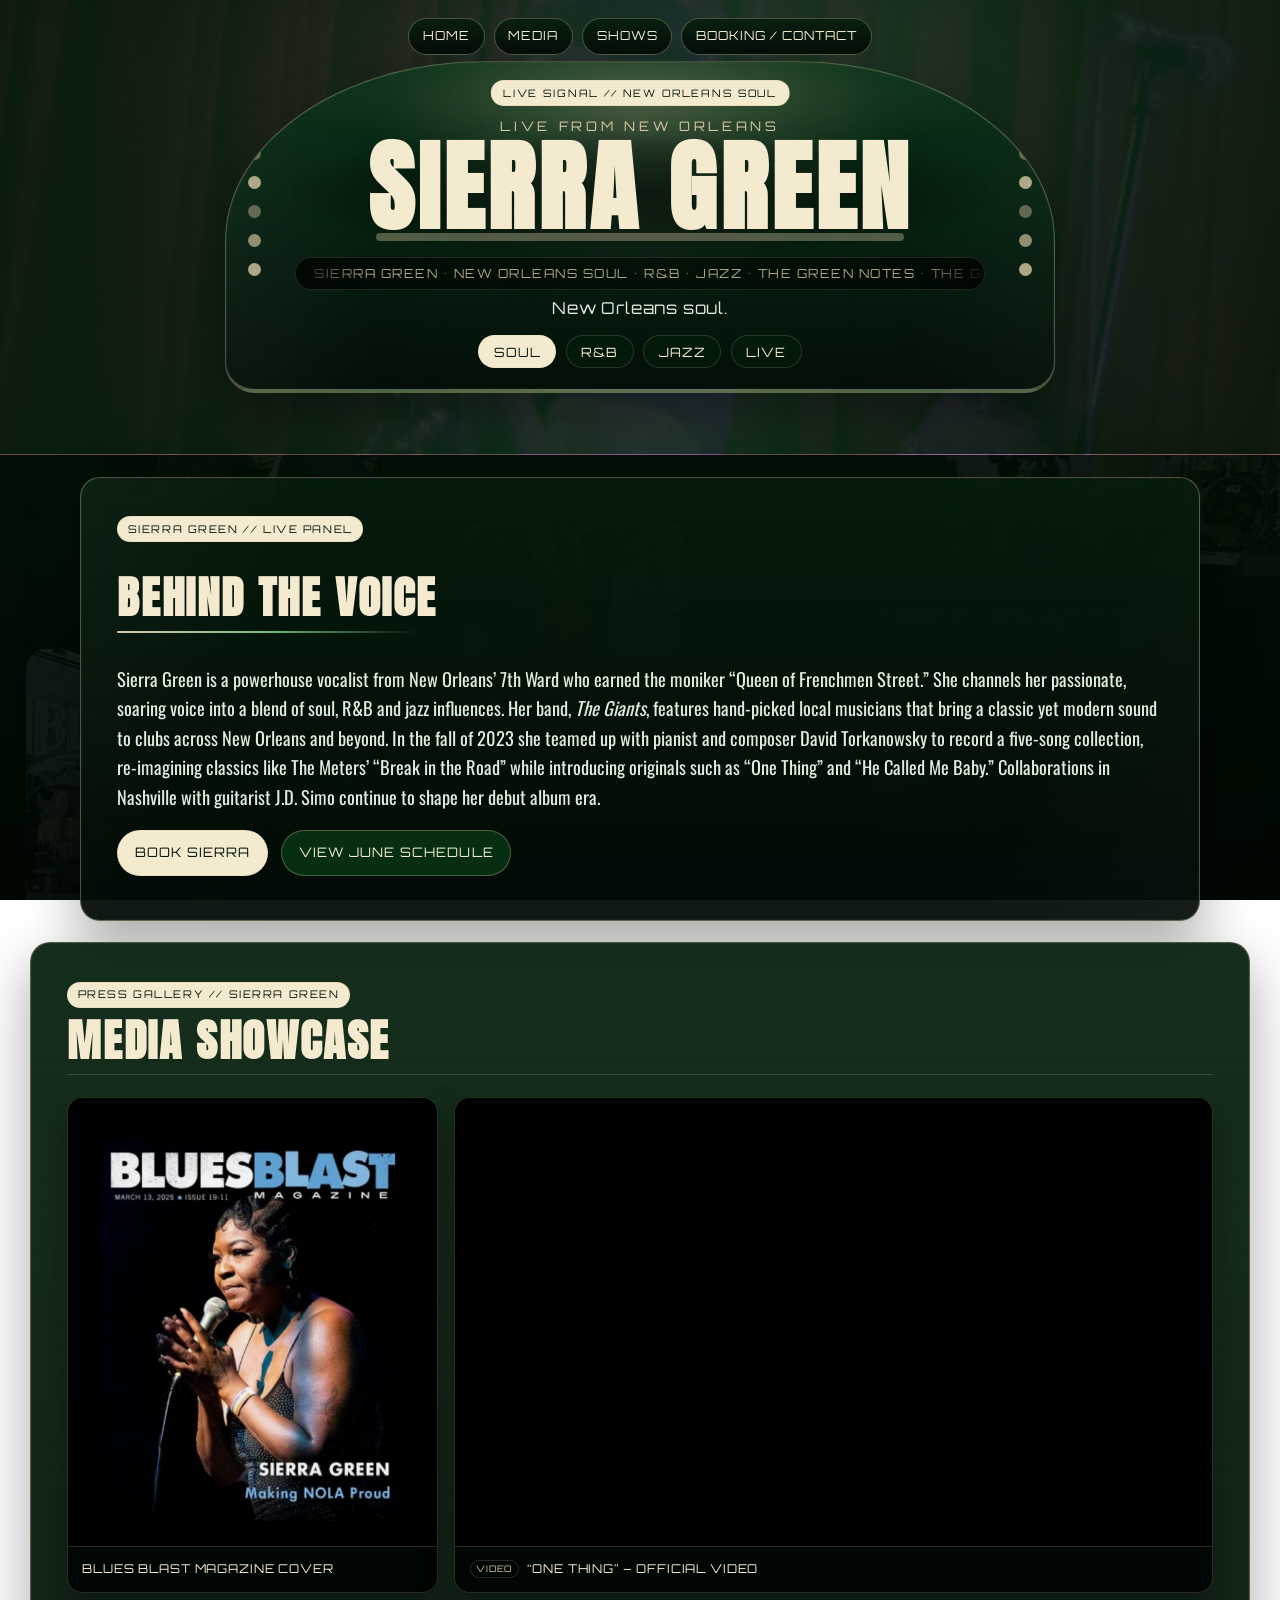
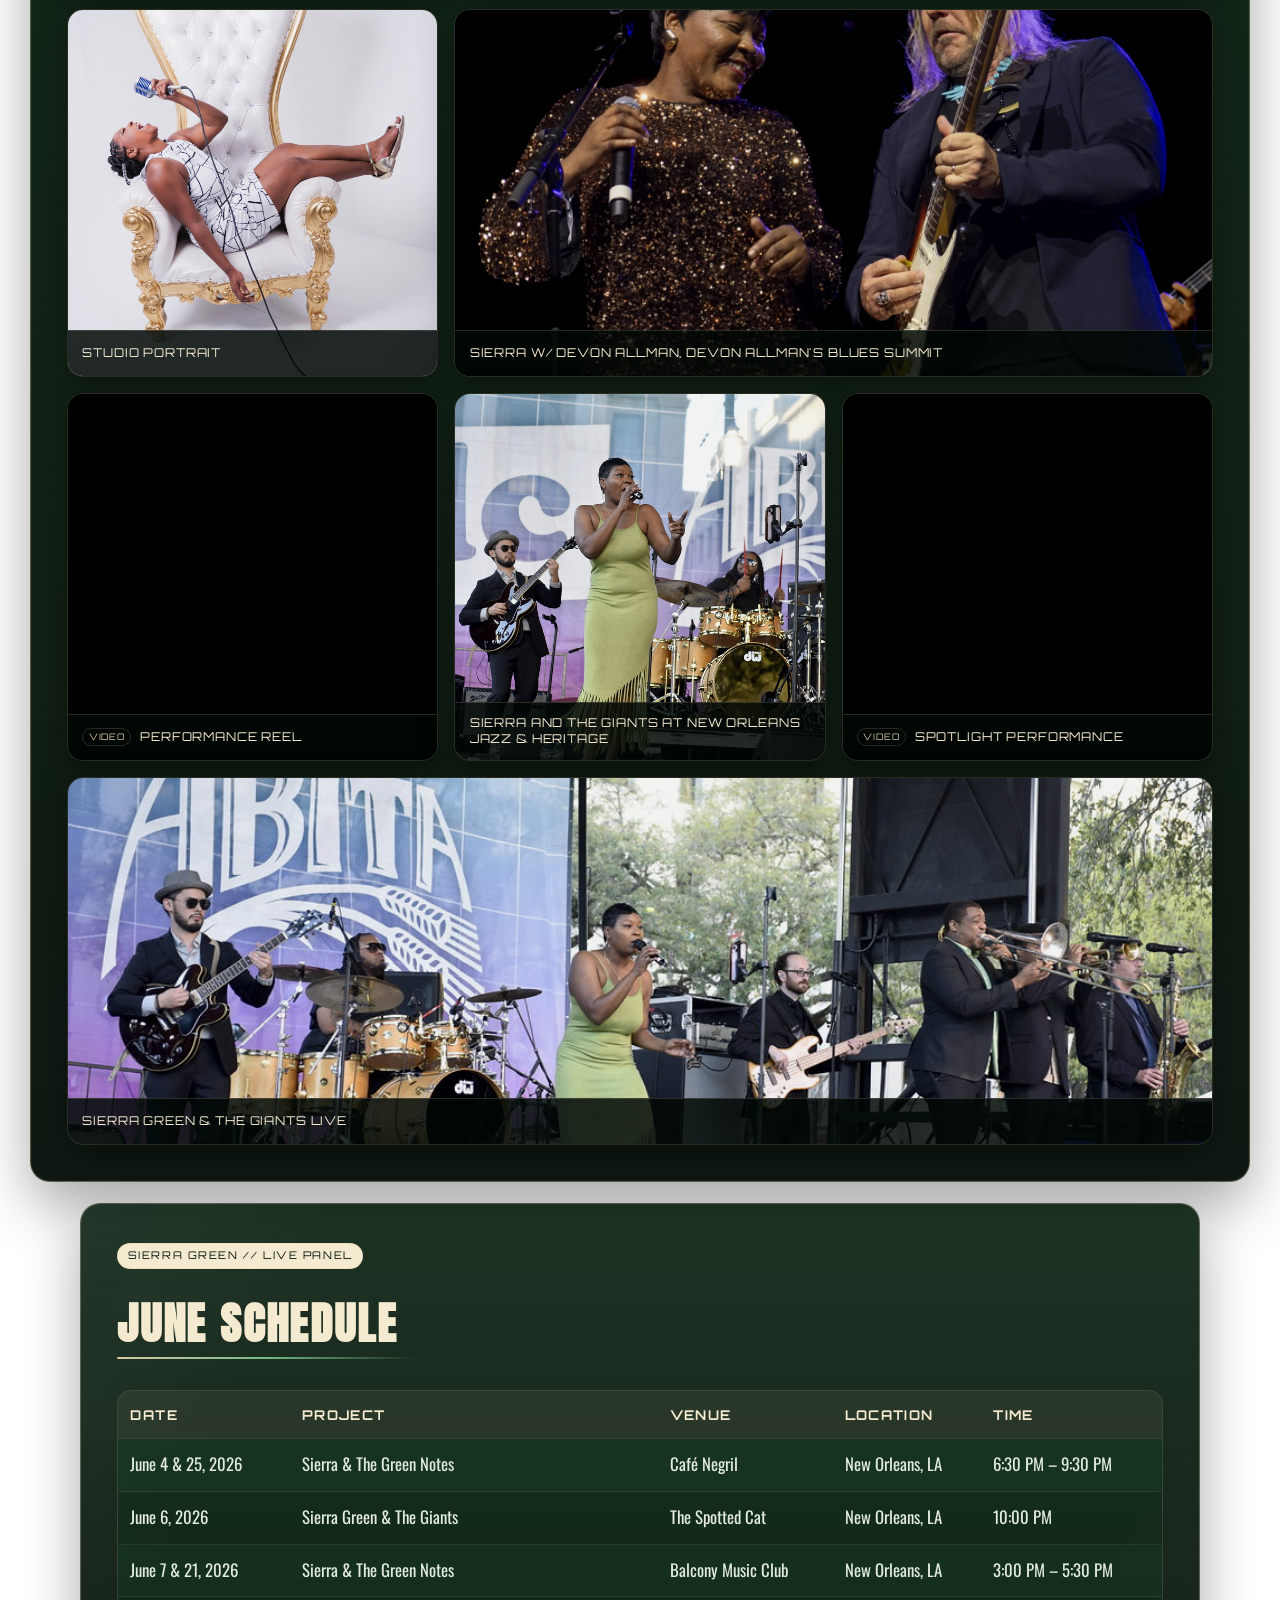
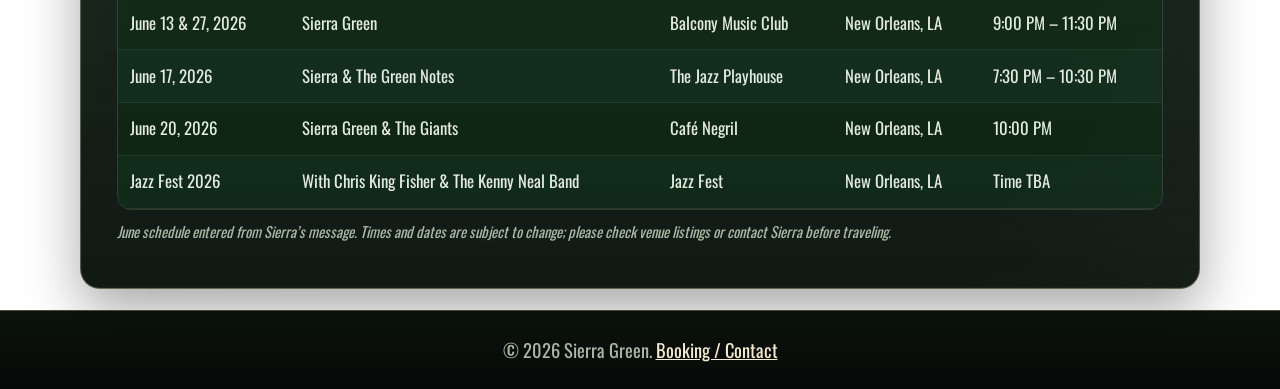
==== index.html @ 3f6741b1 "Bust stylesheet cache on homepage" ====
<!DOCTYPE html>
<html lang="en">
<head>
  <meta charset="UTF-8">
  <meta name="viewport" content="width=device-width, initial-scale=1.0">
  <title>Sierra Green – New Orleans Soul</title>
  <link rel="preconnect" href="https://fonts.googleapis.com">
  <link rel="preconnect" href="https://fonts.gstatic.com" crossorigin>
  <link href="https://fonts.googleapis.com/css2?family=Anton&family=Orbitron:wght@500;700;900&family=Oswald:wght@300;400;500;600;700&display=swap" rel="stylesheet">
  <link rel="stylesheet" href="styles.css?v=matte-press-20260709">
</head>
<body>
  <div class="site-background-collage" aria-hidden="true">
    <span class="collage-tile tile-1"></span>
    <span class="collage-tile tile-2"></span>
    <span class="collage-tile tile-3"></span>
    <span class="collage-tile tile-4"></span>
    <span class="collage-tile tile-5"></span>
    <span class="collage-tile tile-6"></span>
    <span class="collage-tile tile-7"></span>
    <span class="collage-tile tile-8"></span>
    <span class="collage-wash"></span>
  </div>

  <header class="hero">
    <div class="curtain left"></div>
    <div class="curtain right"></div>

    <nav class="site-nav" aria-label="Main navigation">
      <a href="index.html">Home</a>
      <a href="#media">Media</a>
      <a href="#shows">Shows</a>
      <a href="booking.html">Booking / Contact</a>
    </nav>

    <div class="hero-content arch-title" aria-label="Sierra Green title banner">
      <div class="arch-glow" aria-hidden="true"></div>
      <div class="arch-bulbs arch-bulbs-left" aria-hidden="true">
        <span></span><span></span><span></span><span></span><span></span><span></span>
      </div>
      <div class="arch-bulbs arch-bulbs-right" aria-hidden="true">
        <span></span><span></span><span></span><span></span><span></span><span></span>
      </div>
      <p class="park-kicker">Live from New Orleans</p>
      <h1>Sierra Green</h1>
      <div class="digital-scroll" aria-hidden="true">
        <span>SIERRA GREEN • NEW ORLEANS SOUL • R&amp;B • JAZZ • THE GREEN NOTES • THE GIANTS • BOOKING NOW • </span>
        <span>SIERRA GREEN • NEW ORLEANS SOUL • R&amp;B • JAZZ • THE GREEN NOTES • THE GIANTS • BOOKING NOW • </span>
      </div>
      <p class="tagline">New Orleans soul.</p>
      <!-- Mood selector buttons -->
      <div class="mood-selector">
        <button class="mood-button active" data-mood="soul">Soul</button>
        <button class="mood-button" data-mood="rnb">R&amp;B</button>
        <button class="mood-button" data-mood="jazz">Jazz</button>
        <button class="mood-button" data-mood="live">Live</button>
      </div>
    </div>
  </header>

  <section id="about" class="content-section">
    <h2>Behind The Voice</h2>
    <p>
      Sierra Green is a powerhouse vocalist from New Orleans’ 7th Ward who earned the moniker
      “Queen of Frenchmen Street.” She channels her passionate, soaring voice into a blend of
      soul, R&amp;B and jazz influences. Her band, <em>The Giants</em>, features hand-picked local
      musicians that bring a classic yet modern sound to clubs across New Orleans and beyond.
      In the fall of 2023 she teamed up with pianist and composer David Torkanowsky to record a
      five-song collection, re-imagining classics like The Meters’ “Break in the Road” while
      introducing originals such as “One Thing” and “He Called Me Baby.” Collaborations in
      Nashville with guitarist J.D. Simo continue to shape her debut album era.
    </p>
    <p class="button-row">
      <a class="button-link" href="booking.html">Book Sierra</a>
      <a class="button-link secondary" href="#shows">View June Schedule</a>
    </p>
  </section>

  <section id="media" class="content-section media-section">
    <h2>Media Showcase</h2>
    <div class="media-mosaic">
      <figure class="media-card photo tall">
        <img src="images/sierra_bluesblast_cover.jpg" alt="Sierra Green on the cover of Blues Blast Magazine">
        <figcaption>Blues Blast Magazine cover</figcaption>
      </figure>

      <div class="media-card video wide">
        <iframe
          src="https://www.youtube-nocookie.com/embed/JBULCoq0fKg"
          title="One Thing – Sierra Green and the Giants"
          frameborder="0"
          allow="accelerometer; autoplay; clipboard-write; encrypted-media; gyroscope; picture-in-picture; web-share"
          referrerpolicy="strict-origin-when-cross-origin"
          allowfullscreen></iframe>
        <div class="media-caption">“One Thing” – Official Video</div>
      </div>

      <figure class="media-card photo square offset-down">
        <img src="images/sierra_throne.jpg" alt="Sierra Green singing from an ornate white and gold throne chair">
        <figcaption>Studio portrait</figcaption>
      </figure>

      <figure class="media-card photo wide">
        <img src="images/sierra_devon_allman.png" alt="Sierra Green performing onstage with a guitarist">
        <figcaption>Sierra w/ Devon Allman, Devon Allman's Blues Summit</figcaption>
      </figure>

      <div class="media-card video square">
        <iframe
          src="https://www.youtube-nocookie.com/embed/G9iDZUpH-h8"
          title="Sierra Green and The Giants Reel"
          frameborder="0"
          allow="accelerometer; autoplay; clipboard-write; encrypted-media; gyroscope; picture-in-picture; web-share"
          referrerpolicy="strict-origin-when-cross-origin"
          allowfullscreen></iframe>
        <div class="media-caption">Performance reel</div>
      </div>

      <figure class="media-card photo square offset-up">
        <img src="images/sierra_green_performance.jpg" alt="Sierra Green singing live on stage">
        <figcaption>Sierra and the Giants at New Orleans Jazz &amp; Heritage</figcaption>
      </figure>

      <div class="media-card video tall">
        <iframe
          src="https://www.youtube-nocookie.com/embed/ynWOOcs7C4M"
          title="Sierra Green Spotlight"
          frameborder="0"
          allow="accelerometer; autoplay; clipboard-write; encrypted-media; gyroscope; picture-in-picture; web-share"
          referrerpolicy="strict-origin-when-cross-origin"
          allowfullscreen></iframe>
        <div class="media-caption">Spotlight performance</div>
      </div>

      <figure class="media-card photo wide">
        <img src="images/sierra_green_band.jpg" alt="Sierra Green performing with her band the Giants">
        <figcaption>Sierra Green &amp; the Giants Live</figcaption>
      </figure>
    </div>
  </section>

  <section id="shows" class="content-section">
    <h2>June Schedule</h2>
    <table class="shows-table">
      <thead>
        <tr>
          <th>Date</th>
          <th>Project</th>
          <th>Venue</th>
          <th>Location</th>
          <th>Time</th>
        </tr>
      </thead>
      <tbody>
        <tr>
          <td>June&nbsp;4&nbsp;&amp;&nbsp;25,&nbsp;2026</td>
          <td>Sierra &amp; The Green Notes</td>
          <td>Caf&eacute;&nbsp;Negril</td>
          <td>New&nbsp;Orleans, LA</td>
          <td>6:30&nbsp;PM&nbsp;&ndash;&nbsp;9:30&nbsp;PM</td>
        </tr>
        <tr>
          <td>June&nbsp;6,&nbsp;2026</td>
          <td>Sierra Green &amp; The Giants</td>
          <td>The Spotted Cat</td>
          <td>New&nbsp;Orleans, LA</td>
          <td>10:00&nbsp;PM</td>
        </tr>
        <tr>
          <td>June&nbsp;7&nbsp;&amp;&nbsp;21,&nbsp;2026</td>
          <td>Sierra &amp; The Green Notes</td>
          <td>Balcony Music Club</td>
          <td>New&nbsp;Orleans, LA</td>
          <td>3:00&nbsp;PM&nbsp;&ndash;&nbsp;5:30&nbsp;PM</td>
        </tr>
        <tr>
          <td>June&nbsp;13&nbsp;&amp;&nbsp;27,&nbsp;2026</td>
          <td>Sierra Green</td>
          <td>Balcony Music Club</td>
          <td>New&nbsp;Orleans, LA</td>
          <td>9:00&nbsp;PM&nbsp;&ndash;&nbsp;11:30&nbsp;PM</td>
        </tr>
        <tr>
          <td>June&nbsp;17,&nbsp;2026</td>
          <td>Sierra &amp; The Green Notes</td>
          <td>The Jazz Playhouse</td>
          <td>New&nbsp;Orleans, LA</td>
          <td>7:30&nbsp;PM&nbsp;&ndash;&nbsp;10:30&nbsp;PM</td>
        </tr>
        <tr>
          <td>June&nbsp;20,&nbsp;2026</td>
          <td>Sierra Green &amp; The Giants</td>
          <td>Caf&eacute;&nbsp;Negril</td>
          <td>New&nbsp;Orleans, LA</td>
          <td>10:00&nbsp;PM</td>
        </tr>
        <tr>
          <td>Jazz Fest&nbsp;2026</td>
          <td>With Chris King Fisher &amp; The Kenny Neal Band</td>
          <td>Jazz Fest</td>
          <td>New&nbsp;Orleans, LA</td>
          <td>Time TBA</td>
        </tr>
      </tbody>
    </table>
    <!-- Mobile-friendly gig cards -->
    <div class="shows-cards">
      <div class="show-card">
        <h3>June 4 &amp; 25, 2026</h3>
        <p class="project">Sierra &amp; The Green Notes</p>
        <p class="venue">Caf&eacute; Negril — New Orleans, LA</p>
        <p class="time">6:30 PM – 9:30 PM</p>
      </div>
      <div class="show-card">
        <h3>June 6, 2026</h3>
        <p class="project">Sierra Green &amp; The Giants</p>
        <p class="venue">The Spotted Cat — New Orleans, LA</p>
        <p class="time">10:00 PM</p>
      </div>
      <div class="show-card">
        <h3>June 7 &amp; 21, 2026</h3>
        <p class="project">Sierra &amp; The Green Notes</p>
        <p class="venue">Balcony Music Club — New Orleans, LA</p>
        <p class="time">3:00 PM – 5:30 PM</p>
      </div>
      <div class="show-card">
        <h3>June 13 &amp; 27, 2026</h3>
        <p class="project">Sierra Green</p>
        <p class="venue">Balcony Music Club — New Orleans, LA</p>
        <p class="time">9:00 PM – 11:30 PM</p>
      </div>
      <div class="show-card">
        <h3>June 17, 2026</h3>
        <p class="project">Sierra &amp; The Green Notes</p>
        <p class="venue">The Jazz Playhouse — New Orleans, LA</p>
        <p class="time">7:30 PM – 10:30 PM</p>
      </div>
      <div class="show-card">
        <h3>June 20, 2026</h3>
        <p class="project">Sierra Green &amp; The Giants</p>
        <p class="venue">Caf&eacute; Negril — New Orleans, LA</p>
        <p class="time">10:00 PM</p>
      </div>
      <div class="show-card">
        <h3>Jazz Fest 2026</h3>
        <p class="project">With Chris King Fisher &amp; The Kenny Neal Band</p>
        <p class="venue">Jazz Fest — New Orleans, LA</p>
        <p class="time">Time TBA</p>
      </div>
    </div>
    <p class="note">June schedule entered from Sierra’s message. Times and dates are subject to change; please check venue listings or contact Sierra before traveling.</p>
  </section>

  <footer>
    <p>&copy; 2026 Sierra Green. <a href="booking.html">Booking / Contact</a></p>
  </footer>

  <!-- mood button interaction script -->
  <script>
    (function() {
      const buttons = document.querySelectorAll('.mood-button');
      buttons.forEach((btn) => {
        btn.addEventListener('click', () => {
          buttons.forEach((b) => b.classList.remove('active'));
          btn.classList.add('active');
        });
      });
    })();
  </script>
</body>
</html>
---- styles.css ----
/* ======================================
   Sierra Green site
   Custom matte stage / press-kit styling
   ====================================== */

:root {
  --green-black: #020904;
  --deep-green: #04160a;
  --stage-green: #062b13;
  --stage-green-2: #0b3d1d;
  --leaf: #74b983;
  --cream: #f4ead0;
  --soft-cream: #d9c9a4;
  --copy: #e3ebdf;
  --muted-copy: #aab9a7;
  --panel: rgba(4, 20, 9, 0.9);
  --panel-dark: rgba(1, 8, 4, 0.94);
  --line: rgba(217, 201, 164, 0.34);
  --line-soft: rgba(217, 201, 164, 0.18);
  --shadow: rgba(0, 0, 0, 0.42);
}

* { box-sizing: border-box; }

html { scroll-behavior: smooth; }

body {
  margin: 0;
  min-width: 320px;
  overflow-x: hidden;
  color: var(--copy);
  font-family: 'Oswald', Arial, sans-serif;
  line-height: 1.6;
  background:
    radial-gradient(circle at 16% 10%, rgba(116, 185, 131, 0.08), transparent 30%),
    radial-gradient(circle at 82% 8%, rgba(217, 201, 164, 0.07), transparent 32%),
    linear-gradient(180deg, #020904 0%, #061d0d 48%, #010402 100%);
  background-attachment: fixed;
}

body::before,
body::after {
  content: "";
  position: fixed;
  inset: 0;
  pointer-events: none;
}

body::before {
  z-index: 1;
  background:
    radial-gradient(circle at center, rgba(0, 0, 0, 0) 38%, rgba(0, 0, 0, 0.28) 100%),
    linear-gradient(180deg, rgba(4, 30, 10, 0.06), rgba(2, 12, 5, 0.42));
}

body::after {
  z-index: 1;
  opacity: 0.26;
  background:
    repeating-linear-gradient(90deg, rgba(255,255,255,0.018) 0 1px, transparent 1px 58px),
    repeating-linear-gradient(0deg, rgba(255,255,255,0.012) 0 1px, transparent 1px 46px);
  background-size: 58px 58px, 46px 46px;
}

.site-background-collage {
  position: fixed;
  inset: 0;
  z-index: 0;
  isolation: isolate;
  overflow: hidden;
  pointer-events: none;
}

.collage-tile {
  position: absolute;
  z-index: 1;
  border: 1px solid rgba(217, 201, 164, 0.18);
  border-radius: 22px;
  background-position: center;
  background-repeat: no-repeat;
  background-size: cover;
  box-shadow: 0 18px 40px rgba(0, 0, 0, 0.34);
  opacity: 0.22;
  filter: saturate(0.98) contrast(1.03) brightness(0.92);
  transform: translateZ(0);
}

.collage-wash {
  position: absolute;
  inset: -8%;
  z-index: 2;
  background:
    radial-gradient(circle at 20% 20%, rgba(217, 201, 164, 0.035), transparent 28%),
    radial-gradient(circle at 80% 18%, rgba(116, 185, 131, 0.045), transparent 30%),
    linear-gradient(135deg, rgba(4, 30, 10, 0.18), rgba(2, 12, 5, 0.54));
}

.tile-1 { top: -2%; left: -2%; width: 24vw; min-width: 220px; height: 34vh; background-image: url('images/sierra_bluesblast_cover.jpg'); animation: collageFloatA 30s ease-in-out infinite alternate, collagePulse 15s ease-in-out infinite; }
.tile-2 { top: 4%; right: 6%; width: 28vw; min-width: 250px; height: 28vh; background-image: url('images/sierra_throne.jpg'); animation: collageFloatB 28s ease-in-out infinite alternate, collagePulse 16s ease-in-out infinite 1s; }
.tile-3 { top: 34%; left: 8%; width: 22vw; min-width: 210px; height: 26vh; background-image: url('images/sierra_devon_allman.png'); animation: collageFloatC 30s ease-in-out infinite alternate, collagePulse 15s ease-in-out infinite 2s; }
.tile-4 { top: 30%; right: -4%; width: 30vw; min-width: 260px; height: 34vh; background-image: url('images/sierra_green_performance.jpg'); animation: collageFloatA 34s ease-in-out infinite alternate, collagePulse 17s ease-in-out infinite 1.5s; }
.tile-5 { bottom: -2%; left: 2%; width: 26vw; min-width: 230px; height: 30vh; background-image: url('images/sierra_green_band.jpg'); animation: collageFloatB 32s ease-in-out infinite alternate, collagePulse 16s ease-in-out infinite 0.5s; }
.tile-6 { right: 10%; bottom: 8%; width: 22vw; min-width: 210px; height: 24vh; background-image: url('images/sierra_jazzfest_chris_kenny.jpg'); animation: collageFloatC 29s ease-in-out infinite alternate, collagePulse 18s ease-in-out infinite 2.5s; }
.tile-7 { top: 58%; left: 36%; width: 18vw; min-width: 180px; height: 22vh; background-image: url('images/sierra_green_group_jazzfest.jpg'); animation: collageFloatA 27s ease-in-out infinite alternate, collagePulse 14s ease-in-out infinite 1s; }
.tile-8 { top: 12%; left: 34%; width: 20vw; min-width: 190px; height: 22vh; background-image: url('images/sierra_green_band.jpg'); animation: collageFloatB 30s ease-in-out infinite alternate, collagePulse 14s ease-in-out infinite 3s; }

@keyframes collageFloatA { 0% { transform: translate3d(0, 0, 0) scale(1.03) rotate(-2deg); } 100% { transform: translate3d(2vw, 2vh, 0) scale(1.08) rotate(1deg); } }
@keyframes collageFloatB { 0% { transform: translate3d(0, 0, 0) scale(1.03) rotate(1deg); } 100% { transform: translate3d(-2vw, 2vh, 0) scale(1.08) rotate(-1deg); } }
@keyframes collageFloatC { 0% { transform: translate3d(0, 0, 0) scale(1.02) rotate(-1deg); } 100% { transform: translate3d(2vw, -1vh, 0) scale(1.06) rotate(2deg); } }
@keyframes collagePulse { 0%, 100% { opacity: 0.18; } 50% { opacity: 0.28; } }

h1,
h2,
h3 {
  margin: 0.5em 0;
  color: var(--cream);
  font-family: 'Anton', 'Oswald', Arial, sans-serif;
  letter-spacing: 0.04em;
  text-transform: uppercase;
}

h2 {
  position: relative;
  padding-bottom: 0.55rem;
  border: 0;
  color: var(--cream);
  font-size: clamp(1.8rem, 4vw, 2.8rem);
  line-height: 1;
  text-shadow: none;
}

h2::after {
  content: "";
  display: block;
  width: min(300px, 66vw);
  height: 2px;
  margin-top: 0.7rem;
  border-radius: 999px;
  background: linear-gradient(90deg, var(--soft-cream), var(--leaf), transparent);
}

p { margin: 0.5rem 0; font-size: 1.15rem; }

a { transition: color 0.2s ease, background-color 0.2s ease, border-color 0.2s ease, transform 0.2s ease, filter 0.2s ease; }

.hero,
.subhero,
.content-section,
footer {
  position: relative;
  z-index: 2;
}

.hero,
.subhero {
  isolation: isolate;
  display: flex;
  align-items: center;
  justify-content: center;
  overflow: hidden;
  border-bottom: 1px solid var(--line);
  background:
    linear-gradient(120deg, rgba(2,9,4,0.44), rgba(6,43,19,0.32)),
    url('images/hero_background.gif') no-repeat center center/cover;
  box-shadow: inset 0 -32px 70px rgba(0,0,0,0.42), 0 18px 46px rgba(0,0,0,0.28);
}

.hero { height: 455px; }
.subhero { min-height: 345px; padding-top: 86px; }

.hero::after,
.subhero::after {
  content: "";
  position: absolute;
  inset: 0;
  z-index: 1;
  pointer-events: none;
  background:
    radial-gradient(circle at 50% 42%, rgba(255,255,255,0.04) 0%, rgba(4,30,10,0.68) 74%),
    linear-gradient(120deg, rgba(6,24,12,0.5), rgba(20,80,40,0.62) 60%, rgba(2,9,4,0.44));
}

.hero::before,
.subhero::before {
  content: "";
  position: absolute;
  inset: -18% -10%;
  z-index: 1;
  pointer-events: none;
  opacity: 0.42;
  filter: blur(1px);
  background:
    radial-gradient(ellipse at 16% 24%, rgba(217, 201, 164, 0.16), transparent 36%),
    radial-gradient(ellipse at 84% 32%, rgba(116, 185, 131, 0.13), transparent 38%);
}

.curtain {
  position: absolute;
  top: 0;
  z-index: 2;
  width: 50%;
  height: 100%;
  background:
    repeating-linear-gradient(90deg, rgba(0,0,0,0.22) 0 10px, rgba(255,255,255,0.035) 10px 18px),
    linear-gradient(to right, #451009, #8a1b1b);
}

.curtain.left { left: 0; animation: openLeft 3s ease forwards; }
.curtain.right { right: 0; animation: openRight 3s ease forwards; }
@keyframes openLeft { from { transform: translateX(0%); } to { transform: translateX(-100%); } }
@keyframes openRight { from { transform: translateX(0%); } to { transform: translateX(100%); } }

.site-nav {
  position: absolute;
  top: 18px;
  left: 50%;
  z-index: 8;
  display: flex;
  flex-wrap: wrap;
  justify-content: center;
  gap: 0.55rem;
  width: min(92vw, 920px);
  transform: translateX(-50%);
}

.site-nav a {
  position: relative;
  overflow: hidden;
  padding: 0.46rem 0.86rem;
  color: var(--cream);
  border: 1px solid var(--line);
  border-radius: 999px;
  background: linear-gradient(180deg, rgba(4, 30, 10, 0.84), rgba(1, 8, 4, 0.88));
  box-shadow: none;
  font-family: 'Orbitron', 'Oswald', Arial, sans-serif;
  font-size: 0.78rem;
  letter-spacing: 0.08em;
  text-decoration: none;
  text-transform: uppercase;
}

.site-nav a:hover,
.site-nav a:focus,
.site-nav a[aria-current="page"] {
  color: #07160c;
  border-color: var(--soft-cream);
  background: var(--cream);
}

.hero-content {
  position: relative;
  z-index: 5;
  display: inline-block;
  padding: 1.5rem 2.5rem;
  text-align: center;
  border: 1px solid var(--line);
  background-color: rgba(4, 30, 10, 0.76);
  box-shadow: 0 20px 52px rgba(0,0,0,0.36);
}

.hero-content h1 {
  margin: 0;
  color: var(--cream);
  font-size: 3rem;
  text-shadow: none;
}

.hero-content.arch-title {
  isolation: isolate;
  width: min(830px, 86vw);
  min-height: 232px;
  padding: 3.35rem 2.2rem 1.3rem;
  overflow: hidden;
  border: 1px solid var(--line);
  border-bottom-width: 4px;
  border-radius: 260px 260px 30px 30px / 180px 180px 30px 30px;
  background:
    linear-gradient(90deg, rgba(255,255,255,0.035), transparent 18% 82%, rgba(255,255,255,0.025)),
    radial-gradient(ellipse at 50% 16%, rgba(217, 201, 164, 0.16), rgba(217, 201, 164, 0) 42%),
    linear-gradient(180deg, rgba(8, 49, 22, 0.94), rgba(2, 14, 7, 0.96));
  box-shadow: 0 22px 55px rgba(0,0,0,0.42), inset 0 0 0 1px rgba(255,255,255,0.03);
}

.hero-content.arch-title::before {
  content: "LIVE SIGNAL // NEW ORLEANS SOUL";
  position: absolute;
  top: 18px;
  left: 50%;
  z-index: 4;
  padding: 0.22rem 0.7rem;
  color: #07160c;
  border: 1px solid rgba(217, 201, 164, 0.38);
  border-radius: 999px;
  background: var(--cream);
  font-family: 'Orbitron', 'Oswald', Arial, sans-serif;
  font-size: 0.64rem;
  letter-spacing: 0.18em;
  text-transform: uppercase;
  white-space: nowrap;
  transform: translateX(-50%);
}

.hero-content.arch-title::after {
  content: "";
  position: absolute;
  left: 8%;
  right: 8%;
  top: 72px;
  z-index: 1;
  height: 118px;
  pointer-events: none;
  border-radius: 999px;
  background: radial-gradient(ellipse at center, rgba(0, 0, 0, 0.48), rgba(0, 0, 0, 0.16) 58%, transparent 74%);
  filter: blur(1px);
}

.arch-glow {
  position: absolute;
  inset: -36px 4% auto;
  z-index: 1;
  height: 138px;
  pointer-events: none;
  background: radial-gradient(ellipse at center, rgba(217, 201, 164, 0.18), rgba(217, 201, 164, 0.05) 44%, rgba(217, 201, 164, 0) 70%);
  filter: blur(5px);
}

.park-kicker {
  position: relative;
  z-index: 3;
  margin: 0 0 0.15rem;
  color: var(--soft-cream);
  font-family: 'Orbitron', 'Oswald', Arial, sans-serif;
  font-size: 0.82rem;
  letter-spacing: 0.28em;
  text-shadow: none;
  text-transform: uppercase;
}

.hero-content.arch-title h1 {
  position: relative;
  z-index: 4;
  display: inline-block;
  margin: 0.02em auto 0;
  padding: 0 0.16em 0.08em;
  color: var(--cream);
  font-size: clamp(2.85rem, 8.4vw, 6.15rem);
  line-height: 0.95;
  letter-spacing: 0.04em;
  -webkit-text-stroke: 0;
  text-shadow: none;
}

.hero-content.arch-title h1::after {
  content: "";
  position: absolute;
  left: 4%;
  right: 4%;
  bottom: 0.02em;
  z-index: -1;
  height: 0.08em;
  border-radius: 999px;
  background: rgba(217, 201, 164, 0.36);
  filter: none;
}

.digital-scroll {
  position: relative;
  z-index: 3;
  display: flex;
  width: min(94%, 690px);
  margin: 0.88rem auto 0.3rem;
  overflow: hidden;
  white-space: nowrap;
  opacity: 0.78;
  border: 1px solid var(--line-soft);
  border-radius: 999px;
  background: linear-gradient(90deg, rgba(0,0,0,0.78), rgba(2,12,5,0.88), rgba(0,0,0,0.78));
  box-shadow: none;
}

.digital-scroll::before,
.digital-scroll::after { content: ""; position: absolute; top: 0; bottom: 0; z-index: 2; width: 72px; pointer-events: none; }
.digital-scroll::before { left: 0; background: linear-gradient(90deg, rgba(0,0,0,0.9), transparent); }
.digital-scroll::after { right: 0; background: linear-gradient(270deg, rgba(0,0,0,0.9), transparent); }
.digital-scroll span {
  display: inline-block;
  min-width: max-content;
  padding: 0.36rem 1.15rem;
  color: var(--soft-cream);
  font-family: 'Orbitron', 'Oswald', Arial, sans-serif;
  font-size: 0.78rem;
  letter-spacing: 0.12em;
  text-shadow: none;
  animation: digitalTicker 24s linear infinite;
}

.tagline { position: relative; z-index: 3; margin-top: 0.45rem; color: var(--copy); font-family: 'Orbitron', 'Oswald', Arial, sans-serif; font-size: 1.02rem; line-height: 1.35; letter-spacing: 0.05em; text-shadow: none; }

.arch-bulbs { position: absolute; top: 56px; z-index: 3; display: flex; flex-direction: column; gap: 16px; }
.arch-bulbs-left { left: 22px; }
.arch-bulbs-right { right: 22px; }
.arch-bulbs span { width: 13px; height: 13px; border-radius: 50%; background: var(--soft-cream); opacity: 0.65; box-shadow: none; }
.arch-bulbs span:nth-child(2n) { opacity: 0.42; }
.arch-bulbs span:nth-child(3n) { opacity: 0.8; }

@keyframes digitalTicker { from { transform: translateX(0); } to { transform: translateX(-100%); } }

.marquee-frame { position: absolute; inset: 12px; z-index: 4; pointer-events: none; }
.marquee-strip { position: absolute; display: flex; align-items: center; justify-content: space-between; gap: 10px; }
.marquee-strip.top, .marquee-strip.bottom { left: 22px; right: 22px; }
.marquee-strip.top { top: 10px; }
.marquee-strip.bottom { bottom: 10px; }
.marquee-strip.left, .marquee-strip.right { top: 22px; bottom: 22px; flex-direction: column; }
.marquee-strip.left { left: 10px; }
.marquee-strip.right { right: 10px; }
.marquee-strip span { width: 10px; height: 10px; border-radius: 2px; background: rgba(217, 201, 164, 0.62); box-shadow: none; transform: rotate(45deg); }

.content-section {
  position: relative;
  isolation: isolate;
  max-width: 1120px;
  margin: 1.35rem auto;
  padding: clamp(1.15rem, 3vw, 2.25rem);
  overflow: hidden;
  border: 1px solid var(--line);
  border-radius: 20px;
  background:
    linear-gradient(115deg, rgba(255,255,255,0.03), transparent 18% 82%, rgba(255,255,255,0.02)),
    linear-gradient(180deg, rgba(5,28,12,0.9), rgba(2,10,5,0.94));
  box-shadow: 0 22px 55px rgba(0,0,0,0.34), inset 0 0 0 1px rgba(255,255,255,0.025);
}

.content-section::before {
  content: "SIERRA GREEN // LIVE PANEL";
  position: relative;
  z-index: 2;
  display: inline-flex;
  margin-bottom: 0.65rem;
  padding: 0.22rem 0.6rem;
  color: #07160c;
  border: 1px solid rgba(217, 201, 164, 0.36);
  border-radius: 999px;
  background: var(--cream);
  font-family: 'Orbitron', 'Oswald', Arial, sans-serif;
  font-size: 0.66rem;
  letter-spacing: 0.15em;
  text-transform: uppercase;
}

.content-section::after {
  content: "";
  position: absolute;
  inset: 0;
  z-index: -1;
  pointer-events: none;
  background: repeating-linear-gradient(0deg, transparent 0 10px, rgba(255,255,255,0.012) 11px 12px);
  opacity: 0.42;
}

.note { margin-top: 0.65rem; color: var(--muted-copy); font-size: 0.92rem; font-style: italic; }

.button-row { display: flex; flex-wrap: wrap; gap: 0.8rem; margin-top: 1.15rem; }
.button-link, .button-link:visited, .content-section a, footer a { color: var(--cream); }

.button-link {
  display: inline-flex;
  align-items: center;
  justify-content: center;
  min-height: 46px;
  padding: 0.58rem 1.05rem;
  color: #07160c !important;
  border: 1px solid var(--line);
  border-radius: 999px;
  background: var(--cream);
  box-shadow: none;
  font-family: 'Orbitron', 'Oswald', Arial, sans-serif;
  font-size: 0.82rem;
  letter-spacing: 0.08em;
  text-decoration: none;
  text-transform: uppercase;
}

.button-link.secondary { color: var(--cream) !important; border-color: var(--line); background: rgba(7,62,22,0.72); }
.button-link:hover, .button-link:focus { transform: translateY(-2px); filter: brightness(1.03); }

/* media showcase */
.media-section {
  max-width: 1220px;
  border-color: var(--line);
  background:
    linear-gradient(180deg, rgba(6,32,13,0.94), rgba(2,12,5,0.95));
}

.media-section::before { content: "PRESS GALLERY // SIERRA GREEN"; }

.media-section h2 {
  margin: 0 0 1.35rem;
  padding: 0 0 0.7rem;
  border-bottom: 1px solid var(--line-soft);
  text-align: left;
}

.media-section h2::after { display: none; }

.media-mosaic {
  display: grid;
  grid-template-columns: repeat(12, minmax(0, 1fr));
  grid-auto-rows: 112px;
  gap: 1rem;
  align-items: stretch;
}

.media-card {
  position: relative;
  isolation: isolate;
  overflow: hidden;
  min-height: 0;
  margin: 0;
  border: 1px solid var(--line-soft);
  border-radius: 16px;
  background: rgba(2,10,5,0.94);
  box-shadow: 0 14px 32px rgba(0,0,0,0.34);
  transform: translateZ(0);
  transition: transform 0.22s ease, border-color 0.22s ease, filter 0.22s ease;
}

.media-card::before,
.media-card::after { display: none; }

.media-card:hover {
  z-index: 4;
  border-color: rgba(217, 201, 164, 0.5);
  filter: saturate(1.03);
  transform: translateY(-3px);
}

.media-card img,
.media-card iframe { display: block; width: 100%; height: 100%; border: 0; }
.media-card img { object-fit: cover; filter: contrast(1.02) saturate(0.98) brightness(0.95); transition: transform 0.35s ease, filter 0.35s ease; }
.media-card:hover img { filter: contrast(1.04) saturate(1.02) brightness(0.98); transform: scale(1.025); }
.media-card iframe { min-height: 100%; background: #000; }

.media-card figcaption,
.media-caption {
  position: absolute;
  left: 0;
  right: 0;
  bottom: 0;
  z-index: 5;
  display: flex;
  align-items: center;
  min-height: 46px;
  padding: 0.74rem 0.9rem;
  color: var(--cream);
  border-top: 1px solid var(--line-soft);
  background: rgba(1, 8, 4, 0.84);
  box-shadow: none;
  font-family: 'Orbitron', 'Oswald', Arial, sans-serif;
  font-size: 0.76rem;
  letter-spacing: 0.07em;
  line-height: 1.35;
  text-transform: uppercase;
  text-shadow: none;
}

.media-card.video .media-caption::before {
  content: "VIDEO";
  display: inline-flex;
  align-items: center;
  justify-content: center;
  margin-right: 0.55rem;
  padding: 0.12rem 0.34rem;
  border: 1px solid var(--line-soft);
  border-radius: 999px;
  color: var(--soft-cream);
  font-size: 0.56rem;
  letter-spacing: 0.09em;
}

.media-card:nth-child(1) { grid-column: 1 / span 4; grid-row: span 4; }
.media-card:nth-child(2) { grid-column: 5 / span 8; grid-row: span 4; }
.media-card:nth-child(3) { grid-column: 1 / span 4; grid-row: span 3; }
.media-card:nth-child(4) { grid-column: 5 / span 8; grid-row: span 3; }
.media-card:nth-child(5) { grid-column: 1 / span 4; grid-row: span 3; }
.media-card:nth-child(6) { grid-column: 5 / span 4; grid-row: span 3; }
.media-card:nth-child(7) { grid-column: 9 / span 4; grid-row: span 3; }
.media-card:nth-child(8) { grid-column: 1 / span 12; grid-row: span 3; }
.media-card.wide, .media-card.square, .media-card.tall { min-height: 0; }
.offset-up, .offset-down, .offset-up:hover, .offset-down:hover { transform: none; }

/* schedule */
.shows-table { width: 100%; overflow: hidden; border-collapse: separate; border-spacing: 0; border: 1px solid var(--line-soft); border-radius: 14px; font-size: 1.05rem; }
.shows-table th, .shows-table td { padding: 0.78rem; border-bottom: 1px solid rgba(255,255,255,0.08); text-align: left; }
.shows-table thead { background: rgba(217, 201, 164, 0.08); }
.shows-table th { color: var(--cream); font-family: 'Orbitron', 'Oswald', Arial, sans-serif; font-size: 0.84rem; letter-spacing: 0.1em; text-transform: uppercase; }
.shows-table tbody tr:nth-child(even) { background-color: rgba(13,52,21,0.42); }
.shows-table tbody tr:nth-child(odd) { background-color: rgba(15,72,32,0.34); }
.shows-table tbody tr:hover { background-color: rgba(217,201,164,0.08); }

.shows-cards { display: none; margin-top: 1rem; }
.show-card { margin-bottom: 1rem; padding: 1.1rem; border: 1px solid var(--line-soft); border-radius: 16px; background: linear-gradient(180deg, rgba(4,30,10,0.88), rgba(1,8,4,0.92)); box-shadow: 0 8px 20px rgba(0,0,0,0.28); }
.show-card h3, .show-card .date { margin: 0 0 0.4rem; color: var(--cream); font-family: 'Anton', 'Oswald', Arial, sans-serif; font-size: 1.35rem; letter-spacing: 0.03em; text-transform: uppercase; }
.show-card .project, .show-card .venue, .show-card .time { margin: 0.15rem 0; color: #eaffec; font-size: 1rem; }

/* booking/contact */
.compact-arch { width: min(690px, 84vw) !important; min-height: 178px !important; padding-top: 2.45rem !important; }
.compact-arch h1 { font-size: clamp(2.35rem, 7vw, 4.7rem) !important; }
.booking-grid-section::before { content: "BOOKING // DIRECT CONTACT"; }
.booking-photo-section::before { content: "RECENT PHOTOS"; }
.booking-grid-section, .booking-photo-section { overflow: visible; }
.booking-grid { display: grid; grid-template-columns: minmax(0, 1.1fr) minmax(260px, 0.9fr); gap: 1.2rem; }
.booking-card { padding: 1.35rem; border: 1px solid var(--line-soft); border-radius: 18px; background: linear-gradient(180deg, rgba(7,62,22,0.82), rgba(3,18,8,0.9)); box-shadow: inset 0 0 0 1px rgba(255,255,255,0.025), 0 12px 30px rgba(0,0,0,0.24); }
.contact-stack { display: grid; grid-template-columns: repeat(2, minmax(0, 1fr)); gap: 0.78rem; margin-top: 1.1rem; }
.contact-pill { display: flex; align-items: center; justify-content: center; min-height: 50px; padding: 0.75rem 0.85rem; color: #07160c !important; text-align: center; text-decoration: none; text-transform: uppercase; letter-spacing: 0.055em; border: 1px solid var(--line); border-radius: 14px; background: var(--cream); box-shadow: none; font-family: 'Orbitron', 'Oswald', Arial, sans-serif; font-size: 0.8rem; }
.contact-pill:hover, .contact-pill:focus { transform: translateY(-2px); filter: brightness(1.03); }
.booking-photo-grid { display: grid; grid-template-columns: repeat(2, minmax(0, 1fr)); gap: 1.1rem; }
.booking-photo-card { position: relative; overflow: hidden; min-height: 460px; margin: 0; border: 1px solid var(--line-soft); border-radius: 18px; background: rgba(2,12,5,0.9); box-shadow: 0 14px 34px rgba(0,0,0,0.28); }
.booking-photo-card img { display: block; width: 100%; height: 100%; min-height: 460px; object-fit: cover; }
.booking-photo-card figcaption { position: absolute; left: 0; right: 0; bottom: 0; padding: 0.9rem 1rem; color: var(--cream); letter-spacing: 0.08em; text-transform: uppercase; background: rgba(1, 8, 4, 0.84); }

.mood-selector { position: relative; z-index: 4; display: flex; flex-wrap: wrap; justify-content: center; gap: 0.6rem; margin-top: 1rem; }
.mood-button { cursor: pointer; padding: 0.45rem 0.9rem; color: var(--cream); border: 1px solid var(--line-soft); border-radius: 999px; background: rgba(4,30,10,0.6); box-shadow: none; font-family: 'Orbitron', 'Oswald', Arial, sans-serif; font-size: 0.8rem; letter-spacing: 0.08em; text-transform: uppercase; transition: background-color 0.2s ease, color 0.2s ease, transform 0.2s ease; }
.mood-button:hover, .mood-button:focus, .mood-button.active { color: #07160c; background: var(--cream); }

footer { padding: 1rem; color: var(--muted-copy); text-align: center; border-top: 1px solid var(--line); background: linear-gradient(180deg, rgba(2,9,4,0.96), rgba(1,4,2,0.98)); font-size: 0.9rem; }

@media (max-width: 1100px) {
  .media-mosaic { grid-template-columns: repeat(8, minmax(0, 1fr)); grid-auto-rows: 106px; }
  .media-card:nth-child(1), .media-card:nth-child(2), .media-card:nth-child(4), .media-card:nth-child(8) { grid-column: 1 / -1; grid-row: span 3; }
  .media-card:nth-child(3), .media-card:nth-child(5), .media-card:nth-child(6), .media-card:nth-child(7) { grid-column: span 4; grid-row: span 3; }
}

@media (max-width: 900px) {
  .booking-grid, .booking-photo-grid { grid-template-columns: 1fr; }
  .contact-stack { grid-template-columns: 1fr; }
  .content-section { overflow-x: auto; }
  .shows-table { min-width: 720px; }
}

@media (max-width: 700px) {
  body::after { opacity: 0.2; }
  .hero { height: 480px; padding-top: 52px; }
  .subhero { min-height: 350px; padding-top: 96px; }
  .site-nav { top: 12px; gap: 0.42rem; }
  .site-nav a { padding: 0.34rem 0.54rem; font-size: 0.68rem; }
  .collage-tile { width: 42vw; min-width: 0; height: 18vh; border-radius: 16px; opacity: 0.15; }
  .tile-1 { top: 2%; left: -10%; }
  .tile-2 { top: 8%; right: -14%; }
  .tile-3 { top: 30%; left: 3%; }
  .tile-4 { top: 38%; right: -12%; }
  .tile-5 { bottom: 8%; left: -8%; }
  .tile-6 { right: 4%; bottom: 12%; }
  .tile-7 { top: 60%; left: 28%; }
  .tile-8 { top: 18%; left: 30%; }
  .hero-content { padding: 1rem 1.25rem; }
  .hero-content h1 { font-size: 2.15rem; }
  .hero-content.arch-title { width: min(90vw, 540px); min-height: 230px; padding: 3rem 1rem 1rem; }
  .hero-content.arch-title::before { top: 16px; font-size: 0.54rem; letter-spacing: 0.1em; }
  .hero-content.arch-title::after { top: 70px; left: 5%; right: 5%; height: 98px; }
  .hero-content.arch-title h1 { font-size: clamp(2.42rem, 13vw, 4rem); }
  .arch-bulbs { display: none; }
  .park-kicker { font-size: 0.68rem; letter-spacing: 0.18em; }
  .digital-scroll { width: 96%; margin-top: 0.7rem; opacity: 0.7; }
  .digital-scroll span { padding: 0.34rem 0.9rem; font-size: 0.68rem; }
  .tagline { font-size: 0.9rem; }
  h2 { font-size: 1.7rem; }
  .marquee-strip span { width: 8px; height: 8px; }
  .marquee-strip { gap: 6px; }
  .mood-selector { gap: 0.45rem; }
  .mood-button { padding: 0.38rem 0.72rem; font-size: 0.7rem; }
  .media-section { padding: 1.15rem; }
  .media-section h2 { display: block; margin-bottom: 1rem; font-size: clamp(1.7rem, 10vw, 2.55rem); }
  .media-mosaic { grid-template-columns: 1fr; grid-auto-rows: auto; gap: 0.85rem; }
  .media-card, .media-card:nth-child(n) { grid-column: 1 / -1; grid-row: auto; min-height: auto; border-radius: 16px; }
  .media-card img { height: auto; aspect-ratio: 4 / 5; }
  .media-card.video { aspect-ratio: 16 / 9; }
  .media-card.video iframe { height: 100%; min-height: 220px; }
  .media-card figcaption, .media-caption { min-height: 42px; padding: 0.62rem 0.72rem; font-size: 0.68rem; }
  .shows-table { display: none; }
  .shows-cards { display: block; }
  .button-row { flex-direction: column; }
  .button-link { width: 100%; }
  .booking-photo-card, .booking-photo-card img { min-height: 360px; }
}

@media (prefers-reduced-motion: reduce) {
  *, *::before, *::after {
    scroll-behavior: auto !important;
    animation-duration: 0.001ms !important;
    animation-iteration-count: 1 !important;
    transition-duration: 0.001ms !important;
  }
}
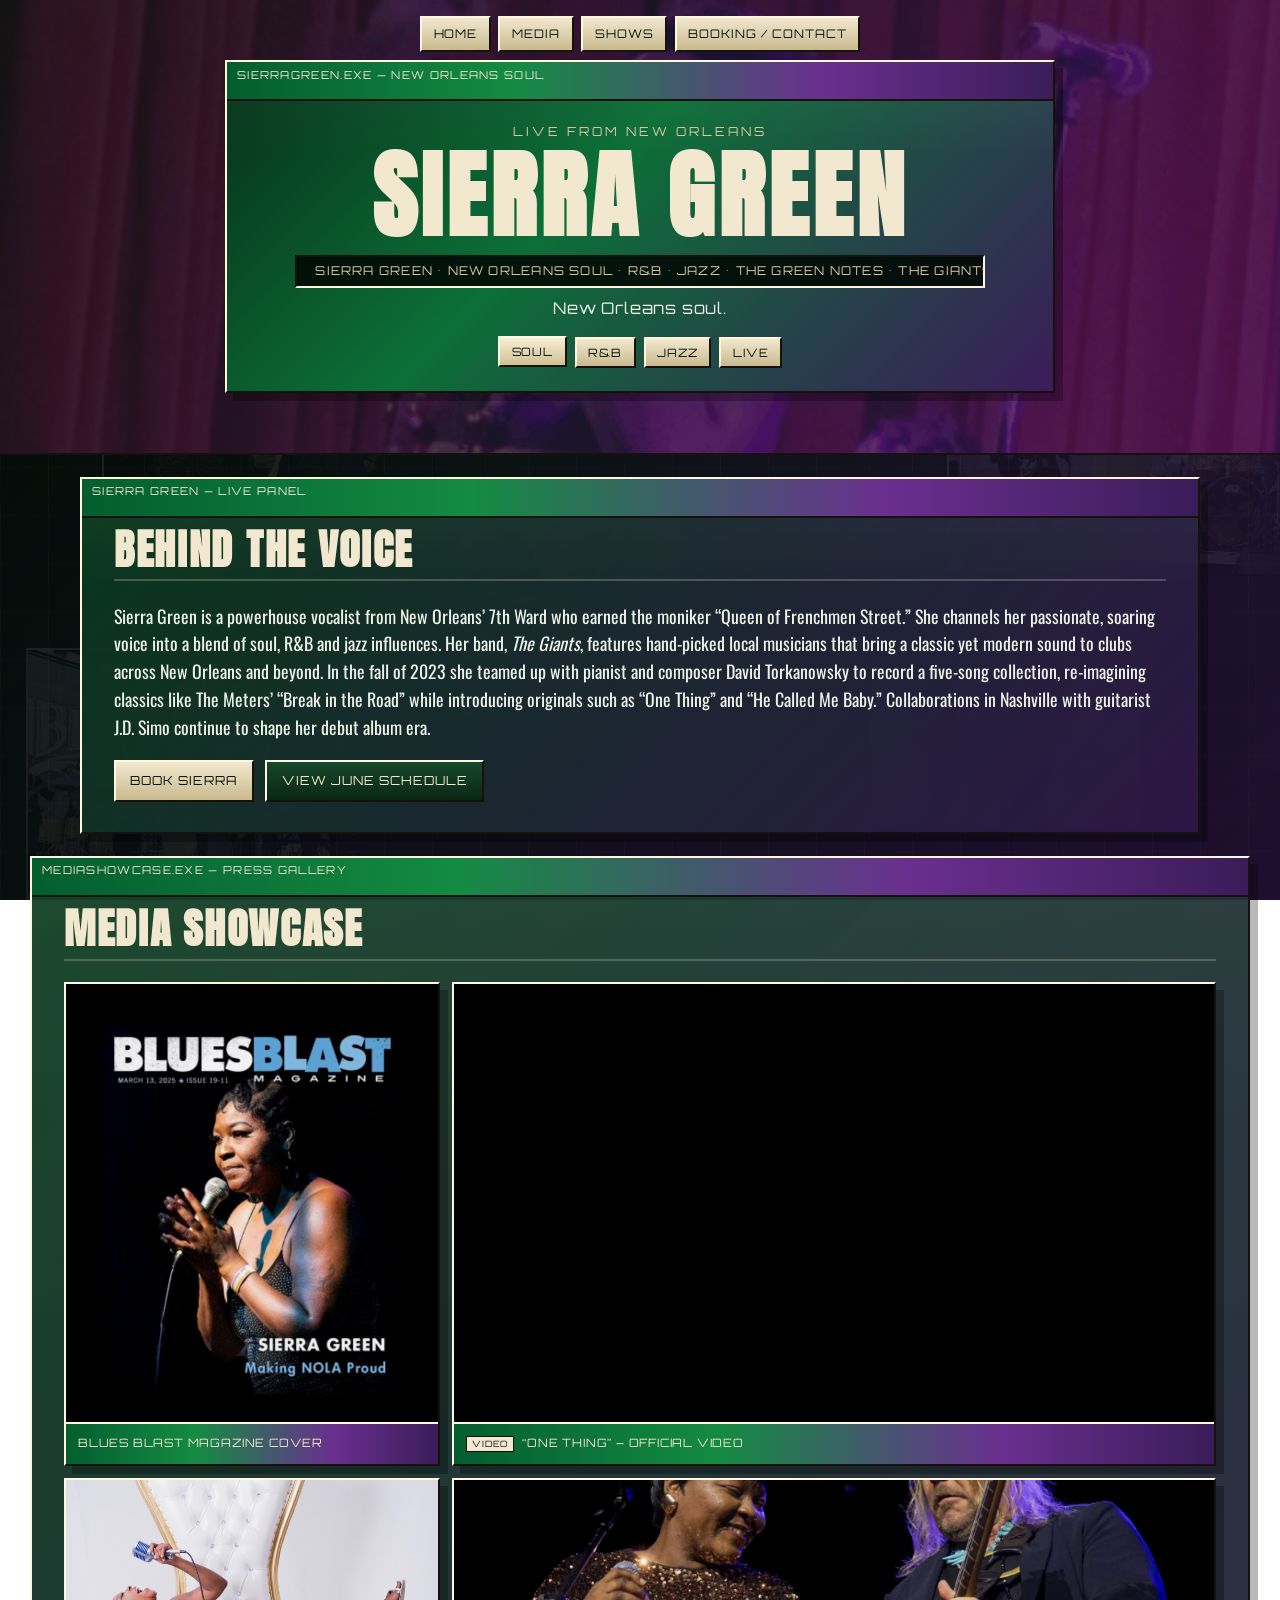
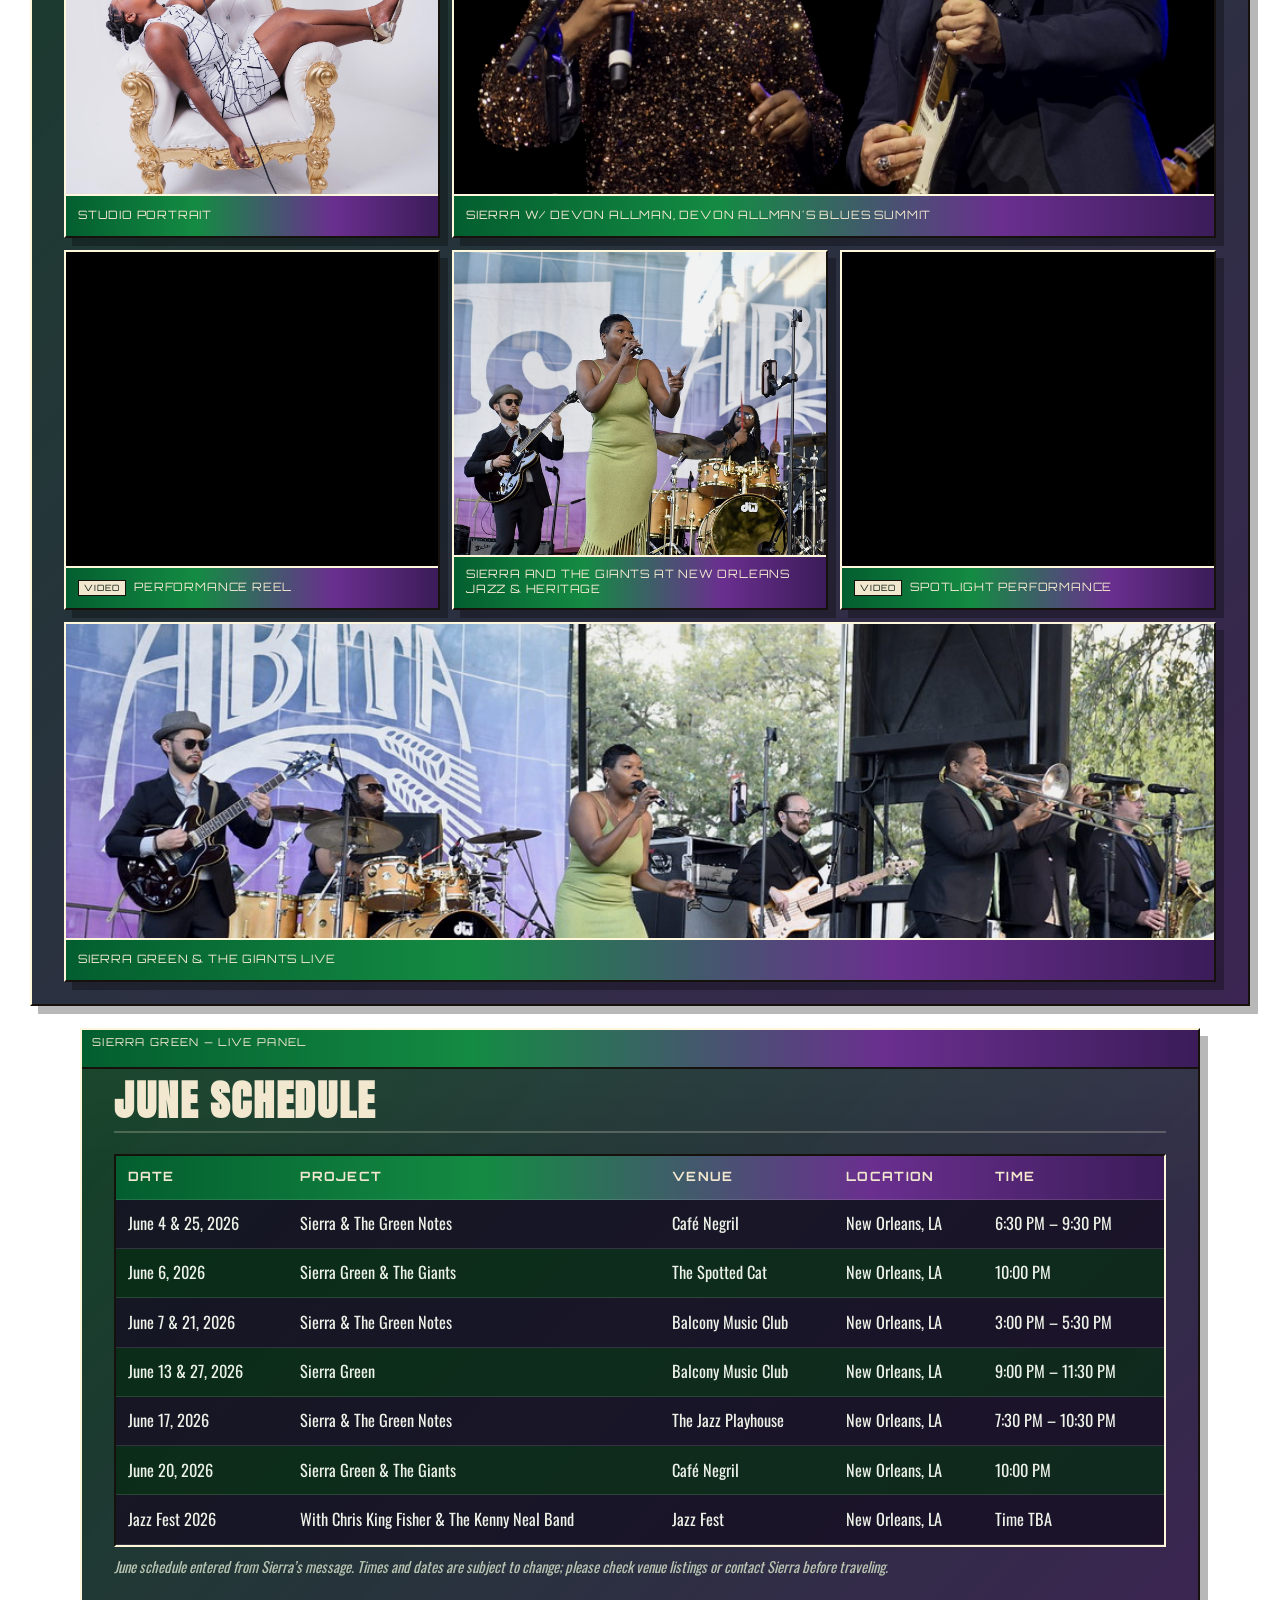
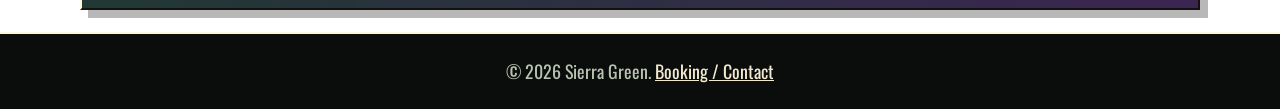
==== commit 0275bf8d: "Bust cache for Windows 98 Mardi Gras homepage theme" ====
--- a/index.html
+++ b/index.html
@@ -7,7 +7,7 @@
   <link rel="preconnect" href="https://fonts.googleapis.com">
   <link rel="preconnect" href="https://fonts.gstatic.com" crossorigin>
   <link href="https://fonts.googleapis.com/css2?family=Anton&family=Orbitron:wght@500;700;900&family=Oswald:wght@300;400;500;600;700&display=swap" rel="stylesheet">
-  <link rel="stylesheet" href="styles.css?v=matte-press-20260709">
+  <link rel="stylesheet" href="styles.css?v=win98-mardigras-20260709">
 </head>
 <body>
   <div class="site-background-collage" aria-hidden="true">
@@ -48,7 +48,6 @@
         <span>SIERRA GREEN • NEW ORLEANS SOUL • R&amp;B • JAZZ • THE GREEN NOTES • THE GIANTS • BOOKING NOW • </span>
       </div>
       <p class="tagline">New Orleans soul.</p>
-      <!-- Mood selector buttons -->
       <div class="mood-selector">
         <button class="mood-button active" data-mood="soul">Soul</button>
         <button class="mood-button" data-mood="rnb">R&amp;B</button>
@@ -83,55 +82,30 @@
         <img src="images/sierra_bluesblast_cover.jpg" alt="Sierra Green on the cover of Blues Blast Magazine">
         <figcaption>Blues Blast Magazine cover</figcaption>
       </figure>
-
       <div class="media-card video wide">
-        <iframe
-          src="https://www.youtube-nocookie.com/embed/JBULCoq0fKg"
-          title="One Thing – Sierra Green and the Giants"
-          frameborder="0"
-          allow="accelerometer; autoplay; clipboard-write; encrypted-media; gyroscope; picture-in-picture; web-share"
-          referrerpolicy="strict-origin-when-cross-origin"
-          allowfullscreen></iframe>
+        <iframe src="https://www.youtube-nocookie.com/embed/JBULCoq0fKg" title="One Thing – Sierra Green and the Giants" frameborder="0" allow="accelerometer; autoplay; clipboard-write; encrypted-media; gyroscope; picture-in-picture; web-share" referrerpolicy="strict-origin-when-cross-origin" allowfullscreen></iframe>
         <div class="media-caption">“One Thing” – Official Video</div>
       </div>
-
       <figure class="media-card photo square offset-down">
         <img src="images/sierra_throne.jpg" alt="Sierra Green singing from an ornate white and gold throne chair">
         <figcaption>Studio portrait</figcaption>
       </figure>
-
       <figure class="media-card photo wide">
         <img src="images/sierra_devon_allman.png" alt="Sierra Green performing onstage with a guitarist">
         <figcaption>Sierra w/ Devon Allman, Devon Allman's Blues Summit</figcaption>
       </figure>
-
       <div class="media-card video square">
-        <iframe
-          src="https://www.youtube-nocookie.com/embed/G9iDZUpH-h8"
-          title="Sierra Green and The Giants Reel"
-          frameborder="0"
-          allow="accelerometer; autoplay; clipboard-write; encrypted-media; gyroscope; picture-in-picture; web-share"
-          referrerpolicy="strict-origin-when-cross-origin"
-          allowfullscreen></iframe>
+        <iframe src="https://www.youtube-nocookie.com/embed/G9iDZUpH-h8" title="Sierra Green and The Giants Reel" frameborder="0" allow="accelerometer; autoplay; clipboard-write; encrypted-media; gyroscope; picture-in-picture; web-share" referrerpolicy="strict-origin-when-cross-origin" allowfullscreen></iframe>
         <div class="media-caption">Performance reel</div>
       </div>
-
       <figure class="media-card photo square offset-up">
         <img src="images/sierra_green_performance.jpg" alt="Sierra Green singing live on stage">
         <figcaption>Sierra and the Giants at New Orleans Jazz &amp; Heritage</figcaption>
       </figure>
-
       <div class="media-card video tall">
-        <iframe
-          src="https://www.youtube-nocookie.com/embed/ynWOOcs7C4M"
-          title="Sierra Green Spotlight"
-          frameborder="0"
-          allow="accelerometer; autoplay; clipboard-write; encrypted-media; gyroscope; picture-in-picture; web-share"
-          referrerpolicy="strict-origin-when-cross-origin"
-          allowfullscreen></iframe>
+        <iframe src="https://www.youtube-nocookie.com/embed/ynWOOcs7C4M" title="Sierra Green Spotlight" frameborder="0" allow="accelerometer; autoplay; clipboard-write; encrypted-media; gyroscope; picture-in-picture; web-share" referrerpolicy="strict-origin-when-cross-origin" allowfullscreen></iframe>
         <div class="media-caption">Spotlight performance</div>
       </div>
-
       <figure class="media-card photo wide">
         <img src="images/sierra_green_band.jpg" alt="Sierra Green performing with her band the Giants">
         <figcaption>Sierra Green &amp; the Giants Live</figcaption>
@@ -143,110 +117,26 @@
     <h2>June Schedule</h2>
     <table class="shows-table">
       <thead>
-        <tr>
-          <th>Date</th>
-          <th>Project</th>
-          <th>Venue</th>
-          <th>Location</th>
-          <th>Time</th>
-        </tr>
+        <tr><th>Date</th><th>Project</th><th>Venue</th><th>Location</th><th>Time</th></tr>
       </thead>
       <tbody>
-        <tr>
-          <td>June&nbsp;4&nbsp;&amp;&nbsp;25,&nbsp;2026</td>
-          <td>Sierra &amp; The Green Notes</td>
-          <td>Caf&eacute;&nbsp;Negril</td>
-          <td>New&nbsp;Orleans, LA</td>
-          <td>6:30&nbsp;PM&nbsp;&ndash;&nbsp;9:30&nbsp;PM</td>
-        </tr>
-        <tr>
-          <td>June&nbsp;6,&nbsp;2026</td>
-          <td>Sierra Green &amp; The Giants</td>
-          <td>The Spotted Cat</td>
-          <td>New&nbsp;Orleans, LA</td>
-          <td>10:00&nbsp;PM</td>
-        </tr>
-        <tr>
-          <td>June&nbsp;7&nbsp;&amp;&nbsp;21,&nbsp;2026</td>
-          <td>Sierra &amp; The Green Notes</td>
-          <td>Balcony Music Club</td>
-          <td>New&nbsp;Orleans, LA</td>
-          <td>3:00&nbsp;PM&nbsp;&ndash;&nbsp;5:30&nbsp;PM</td>
-        </tr>
-        <tr>
-          <td>June&nbsp;13&nbsp;&amp;&nbsp;27,&nbsp;2026</td>
-          <td>Sierra Green</td>
-          <td>Balcony Music Club</td>
-          <td>New&nbsp;Orleans, LA</td>
-          <td>9:00&nbsp;PM&nbsp;&ndash;&nbsp;11:30&nbsp;PM</td>
-        </tr>
-        <tr>
-          <td>June&nbsp;17,&nbsp;2026</td>
-          <td>Sierra &amp; The Green Notes</td>
-          <td>The Jazz Playhouse</td>
-          <td>New&nbsp;Orleans, LA</td>
-          <td>7:30&nbsp;PM&nbsp;&ndash;&nbsp;10:30&nbsp;PM</td>
-        </tr>
-        <tr>
-          <td>June&nbsp;20,&nbsp;2026</td>
-          <td>Sierra Green &amp; The Giants</td>
-          <td>Caf&eacute;&nbsp;Negril</td>
-          <td>New&nbsp;Orleans, LA</td>
-          <td>10:00&nbsp;PM</td>
-        </tr>
-        <tr>
-          <td>Jazz Fest&nbsp;2026</td>
-          <td>With Chris King Fisher &amp; The Kenny Neal Band</td>
-          <td>Jazz Fest</td>
-          <td>New&nbsp;Orleans, LA</td>
-          <td>Time TBA</td>
-        </tr>
+        <tr><td>June&nbsp;4&nbsp;&amp;&nbsp;25,&nbsp;2026</td><td>Sierra &amp; The Green Notes</td><td>Caf&eacute;&nbsp;Negril</td><td>New&nbsp;Orleans, LA</td><td>6:30&nbsp;PM&nbsp;&ndash;&nbsp;9:30&nbsp;PM</td></tr>
+        <tr><td>June&nbsp;6,&nbsp;2026</td><td>Sierra Green &amp; The Giants</td><td>The Spotted Cat</td><td>New&nbsp;Orleans, LA</td><td>10:00&nbsp;PM</td></tr>
+        <tr><td>June&nbsp;7&nbsp;&amp;&nbsp;21,&nbsp;2026</td><td>Sierra &amp; The Green Notes</td><td>Balcony Music Club</td><td>New&nbsp;Orleans, LA</td><td>3:00&nbsp;PM&nbsp;&ndash;&nbsp;5:30&nbsp;PM</td></tr>
+        <tr><td>June&nbsp;13&nbsp;&amp;&nbsp;27,&nbsp;2026</td><td>Sierra Green</td><td>Balcony Music Club</td><td>New&nbsp;Orleans, LA</td><td>9:00&nbsp;PM&nbsp;&ndash;&nbsp;11:30&nbsp;PM</td></tr>
+        <tr><td>June&nbsp;17,&nbsp;2026</td><td>Sierra &amp; The Green Notes</td><td>The Jazz Playhouse</td><td>New&nbsp;Orleans, LA</td><td>7:30&nbsp;PM&nbsp;&ndash;&nbsp;10:30&nbsp;PM</td></tr>
+        <tr><td>June&nbsp;20,&nbsp;2026</td><td>Sierra Green &amp; The Giants</td><td>Caf&eacute;&nbsp;Negril</td><td>New&nbsp;Orleans, LA</td><td>10:00&nbsp;PM</td></tr>
+        <tr><td>Jazz Fest&nbsp;2026</td><td>With Chris King Fisher &amp; The Kenny Neal Band</td><td>Jazz Fest</td><td>New&nbsp;Orleans, LA</td><td>Time TBA</td></tr>
       </tbody>
     </table>
-    <!-- Mobile-friendly gig cards -->
     <div class="shows-cards">
-      <div class="show-card">
-        <h3>June 4 &amp; 25, 2026</h3>
-        <p class="project">Sierra &amp; The Green Notes</p>
-        <p class="venue">Caf&eacute; Negril — New Orleans, LA</p>
-        <p class="time">6:30 PM – 9:30 PM</p>
-      </div>
-      <div class="show-card">
-        <h3>June 6, 2026</h3>
-        <p class="project">Sierra Green &amp; The Giants</p>
-        <p class="venue">The Spotted Cat — New Orleans, LA</p>
-        <p class="time">10:00 PM</p>
-      </div>
-      <div class="show-card">
-        <h3>June 7 &amp; 21, 2026</h3>
-        <p class="project">Sierra &amp; The Green Notes</p>
-        <p class="venue">Balcony Music Club — New Orleans, LA</p>
-        <p class="time">3:00 PM – 5:30 PM</p>
-      </div>
-      <div class="show-card">
-        <h3>June 13 &amp; 27, 2026</h3>
-        <p class="project">Sierra Green</p>
-        <p class="venue">Balcony Music Club — New Orleans, LA</p>
-        <p class="time">9:00 PM – 11:30 PM</p>
-      </div>
-      <div class="show-card">
-        <h3>June 17, 2026</h3>
-        <p class="project">Sierra &amp; The Green Notes</p>
-        <p class="venue">The Jazz Playhouse — New Orleans, LA</p>
-        <p class="time">7:30 PM – 10:30 PM</p>
-      </div>
-      <div class="show-card">
-        <h3>June 20, 2026</h3>
-        <p class="project">Sierra Green &amp; The Giants</p>
-        <p class="venue">Caf&eacute; Negril — New Orleans, LA</p>
-        <p class="time">10:00 PM</p>
-      </div>
-      <div class="show-card">
-        <h3>Jazz Fest 2026</h3>
-        <p class="project">With Chris King Fisher &amp; The Kenny Neal Band</p>
-        <p class="venue">Jazz Fest — New Orleans, LA</p>
-        <p class="time">Time TBA</p>
-      </div>
+      <div class="show-card"><h3>June 4 &amp; 25, 2026</h3><p class="project">Sierra &amp; The Green Notes</p><p class="venue">Caf&eacute; Negril — New Orleans, LA</p><p class="time">6:30 PM – 9:30 PM</p></div>
+      <div class="show-card"><h3>June 6, 2026</h3><p class="project">Sierra Green &amp; The Giants</p><p class="venue">The Spotted Cat — New Orleans, LA</p><p class="time">10:00 PM</p></div>
+      <div class="show-card"><h3>June 7 &amp; 21, 2026</h3><p class="project">Sierra &amp; The Green Notes</p><p class="venue">Balcony Music Club — New Orleans, LA</p><p class="time">3:00 PM – 5:30 PM</p></div>
+      <div class="show-card"><h3>June 13 &amp; 27, 2026</h3><p class="project">Sierra Green</p><p class="venue">Balcony Music Club — New Orleans, LA</p><p class="time">9:00 PM – 11:30 PM</p></div>
+      <div class="show-card"><h3>June 17, 2026</h3><p class="project">Sierra &amp; The Green Notes</p><p class="venue">The Jazz Playhouse — New Orleans, LA</p><p class="time">7:30 PM – 10:30 PM</p></div>
+      <div class="show-card"><h3>June 20, 2026</h3><p class="project">Sierra Green &amp; The Giants</p><p class="venue">Caf&eacute; Negril — New Orleans, LA</p><p class="time">10:00 PM</p></div>
+      <div class="show-card"><h3>Jazz Fest 2026</h3><p class="project">With Chris King Fisher &amp; The Kenny Neal Band</p><p class="venue">Jazz Fest — New Orleans, LA</p><p class="time">Time TBA</p></div>
     </div>
     <p class="note">June schedule entered from Sierra’s message. Times and dates are subject to change; please check venue listings or contact Sierra before traveling.</p>
   </section>
@@ -255,7 +145,6 @@
     <p>&copy; 2026 Sierra Green. <a href="booking.html">Booking / Contact</a></p>
   </footer>
 
-  <!-- mood button interaction script -->
   <script>
     (function() {
       const buttons = document.querySelectorAll('.mood-button');
--- a/styles.css
+++ b/styles.css
@@ -1,27 +1,27 @@
 /* ======================================
    Sierra Green site
-   Custom matte stage / press-kit styling
+   Windows 98 Mardi Gras stage console
    ====================================== */
 
 :root {
-  --green-black: #020904;
-  --deep-green: #04160a;
-  --stage-green: #062b13;
-  --stage-green-2: #0b3d1d;
-  --leaf: #74b983;
-  --cream: #f4ead0;
-  --soft-cream: #d9c9a4;
-  --copy: #e3ebdf;
-  --muted-copy: #aab9a7;
-  --panel: rgba(4, 20, 9, 0.9);
-  --panel-dark: rgba(1, 8, 4, 0.94);
-  --line: rgba(217, 201, 164, 0.34);
-  --line-soft: rgba(217, 201, 164, 0.18);
-  --shadow: rgba(0, 0, 0, 0.42);
+  --desktop-green: #04170a;
+  --desktop-purple: #2f1747;
+  --desktop-dark: #010603;
+  --panel-green: #0b3318;
+  --panel-green-light: #14562b;
+  --panel-purple: #3b1c59;
+  --cream: #f2e8cf;
+  --cream-soft: #d8c79f;
+  --copy: #edf2e8;
+  --muted: #b8c4b1;
+  --win-light: #fff7dc;
+  --win-mid: #8c8065;
+  --win-dark: #17110d;
+  --win-black: #050505;
+  --title-gradient: linear-gradient(90deg, #035e2f 0%, #148b43 35%, #6a2f8f 72%, #3b1c59 100%);
 }
 
 * { box-sizing: border-box; }
-
 html { scroll-behavior: smooth; }
 
 body {
@@ -30,126 +30,84 @@
   overflow-x: hidden;
   color: var(--copy);
   font-family: 'Oswald', Arial, sans-serif;
-  line-height: 1.6;
+  line-height: 1.55;
   background:
-    radial-gradient(circle at 16% 10%, rgba(116, 185, 131, 0.08), transparent 30%),
-    radial-gradient(circle at 82% 8%, rgba(217, 201, 164, 0.07), transparent 32%),
-    linear-gradient(180deg, #020904 0%, #061d0d 48%, #010402 100%);
+    radial-gradient(circle at 15% 8%, rgba(20, 139, 67, 0.18), transparent 28%),
+    radial-gradient(circle at 85% 12%, rgba(106, 47, 143, 0.2), transparent 32%),
+    linear-gradient(135deg, var(--desktop-dark) 0%, var(--desktop-green) 42%, var(--desktop-purple) 100%);
   background-attachment: fixed;
 }
 
-body::before,
-body::after {
+body::before {
   content: "";
   position: fixed;
   inset: 0;
+  z-index: 1;
   pointer-events: none;
-}
-
-body::before {
-  z-index: 1;
   background:
-    radial-gradient(circle at center, rgba(0, 0, 0, 0) 38%, rgba(0, 0, 0, 0.28) 100%),
-    linear-gradient(180deg, rgba(4, 30, 10, 0.06), rgba(2, 12, 5, 0.42));
-}
-
-body::after {
-  z-index: 1;
-  opacity: 0.26;
-  background:
-    repeating-linear-gradient(90deg, rgba(255,255,255,0.018) 0 1px, transparent 1px 58px),
-    repeating-linear-gradient(0deg, rgba(255,255,255,0.012) 0 1px, transparent 1px 46px);
-  background-size: 58px 58px, 46px 46px;
+    repeating-linear-gradient(90deg, rgba(255,255,255,0.018) 0 1px, transparent 1px 48px),
+    repeating-linear-gradient(0deg, rgba(255,255,255,0.012) 0 1px, transparent 1px 48px),
+    linear-gradient(180deg, rgba(0,0,0,0.08), rgba(0,0,0,0.34));
 }
 
 .site-background-collage {
   position: fixed;
   inset: 0;
   z-index: 0;
-  isolation: isolate;
   overflow: hidden;
   pointer-events: none;
 }
 
 .collage-tile {
   position: absolute;
-  z-index: 1;
-  border: 1px solid rgba(217, 201, 164, 0.18);
-  border-radius: 22px;
+  border: 2px solid;
+  border-color: var(--win-light) var(--win-dark) var(--win-dark) var(--win-light);
   background-position: center;
-  background-repeat: no-repeat;
   background-size: cover;
-  box-shadow: 0 18px 40px rgba(0, 0, 0, 0.34);
-  opacity: 0.22;
-  filter: saturate(0.98) contrast(1.03) brightness(0.92);
-  transform: translateZ(0);
+  opacity: 0.18;
+  filter: saturate(0.95) contrast(1.02) brightness(0.88);
 }
 
 .collage-wash {
   position: absolute;
-  inset: -8%;
-  z-index: 2;
-  background:
-    radial-gradient(circle at 20% 20%, rgba(217, 201, 164, 0.035), transparent 28%),
-    radial-gradient(circle at 80% 18%, rgba(116, 185, 131, 0.045), transparent 30%),
-    linear-gradient(135deg, rgba(4, 30, 10, 0.18), rgba(2, 12, 5, 0.54));
-}
-
-.tile-1 { top: -2%; left: -2%; width: 24vw; min-width: 220px; height: 34vh; background-image: url('images/sierra_bluesblast_cover.jpg'); animation: collageFloatA 30s ease-in-out infinite alternate, collagePulse 15s ease-in-out infinite; }
-.tile-2 { top: 4%; right: 6%; width: 28vw; min-width: 250px; height: 28vh; background-image: url('images/sierra_throne.jpg'); animation: collageFloatB 28s ease-in-out infinite alternate, collagePulse 16s ease-in-out infinite 1s; }
-.tile-3 { top: 34%; left: 8%; width: 22vw; min-width: 210px; height: 26vh; background-image: url('images/sierra_devon_allman.png'); animation: collageFloatC 30s ease-in-out infinite alternate, collagePulse 15s ease-in-out infinite 2s; }
-.tile-4 { top: 30%; right: -4%; width: 30vw; min-width: 260px; height: 34vh; background-image: url('images/sierra_green_performance.jpg'); animation: collageFloatA 34s ease-in-out infinite alternate, collagePulse 17s ease-in-out infinite 1.5s; }
-.tile-5 { bottom: -2%; left: 2%; width: 26vw; min-width: 230px; height: 30vh; background-image: url('images/sierra_green_band.jpg'); animation: collageFloatB 32s ease-in-out infinite alternate, collagePulse 16s ease-in-out infinite 0.5s; }
-.tile-6 { right: 10%; bottom: 8%; width: 22vw; min-width: 210px; height: 24vh; background-image: url('images/sierra_jazzfest_chris_kenny.jpg'); animation: collageFloatC 29s ease-in-out infinite alternate, collagePulse 18s ease-in-out infinite 2.5s; }
-.tile-7 { top: 58%; left: 36%; width: 18vw; min-width: 180px; height: 22vh; background-image: url('images/sierra_green_group_jazzfest.jpg'); animation: collageFloatA 27s ease-in-out infinite alternate, collagePulse 14s ease-in-out infinite 1s; }
-.tile-8 { top: 12%; left: 34%; width: 20vw; min-width: 190px; height: 22vh; background-image: url('images/sierra_green_band.jpg'); animation: collageFloatB 30s ease-in-out infinite alternate, collagePulse 14s ease-in-out infinite 3s; }
-
-@keyframes collageFloatA { 0% { transform: translate3d(0, 0, 0) scale(1.03) rotate(-2deg); } 100% { transform: translate3d(2vw, 2vh, 0) scale(1.08) rotate(1deg); } }
-@keyframes collageFloatB { 0% { transform: translate3d(0, 0, 0) scale(1.03) rotate(1deg); } 100% { transform: translate3d(-2vw, 2vh, 0) scale(1.08) rotate(-1deg); } }
-@keyframes collageFloatC { 0% { transform: translate3d(0, 0, 0) scale(1.02) rotate(-1deg); } 100% { transform: translate3d(2vw, -1vh, 0) scale(1.06) rotate(2deg); } }
-@keyframes collagePulse { 0%, 100% { opacity: 0.18; } 50% { opacity: 0.28; } }
-
-h1,
-h2,
-h3 {
+  inset: 0;
+  background: linear-gradient(135deg, rgba(4, 23, 10, 0.24), rgba(47, 23, 71, 0.48));
+}
+
+.tile-1 { top: -2%; left: -2%; width: 24vw; min-width: 220px; height: 34vh; background-image: url('images/sierra_bluesblast_cover.jpg'); animation: collageFloatA 30s ease-in-out infinite alternate; }
+.tile-2 { top: 4%; right: 6%; width: 28vw; min-width: 250px; height: 28vh; background-image: url('images/sierra_throne.jpg'); animation: collageFloatB 28s ease-in-out infinite alternate; }
+.tile-3 { top: 34%; left: 8%; width: 22vw; min-width: 210px; height: 26vh; background-image: url('images/sierra_devon_allman.png'); animation: collageFloatC 30s ease-in-out infinite alternate; }
+.tile-4 { top: 30%; right: -4%; width: 30vw; min-width: 260px; height: 34vh; background-image: url('images/sierra_green_performance.jpg'); animation: collageFloatA 34s ease-in-out infinite alternate; }
+.tile-5 { bottom: -2%; left: 2%; width: 26vw; min-width: 230px; height: 30vh; background-image: url('images/sierra_green_band.jpg'); animation: collageFloatB 32s ease-in-out infinite alternate; }
+.tile-6 { right: 10%; bottom: 8%; width: 22vw; min-width: 210px; height: 24vh; background-image: url('images/sierra_jazzfest_chris_kenny.jpg'); animation: collageFloatC 29s ease-in-out infinite alternate; }
+.tile-7 { top: 58%; left: 36%; width: 18vw; min-width: 180px; height: 22vh; background-image: url('images/sierra_green_group_jazzfest.jpg'); animation: collageFloatA 27s ease-in-out infinite alternate; }
+.tile-8 { top: 12%; left: 34%; width: 20vw; min-width: 190px; height: 22vh; background-image: url('images/sierra_green_band.jpg'); animation: collageFloatB 30s ease-in-out infinite alternate; }
+
+@keyframes collageFloatA { from { transform: translate3d(0,0,0) scale(1.02); } to { transform: translate3d(2vw,2vh,0) scale(1.06); } }
+@keyframes collageFloatB { from { transform: translate3d(0,0,0) scale(1.02); } to { transform: translate3d(-2vw,2vh,0) scale(1.06); } }
+@keyframes collageFloatC { from { transform: translate3d(0,0,0) scale(1.01); } to { transform: translate3d(2vw,-1vh,0) scale(1.05); } }
+
+h1, h2, h3 {
   margin: 0.5em 0;
   color: var(--cream);
   font-family: 'Anton', 'Oswald', Arial, sans-serif;
   letter-spacing: 0.04em;
   text-transform: uppercase;
+  text-shadow: none;
 }
 
 h2 {
-  position: relative;
-  padding-bottom: 0.55rem;
-  border: 0;
-  color: var(--cream);
-  font-size: clamp(1.8rem, 4vw, 2.8rem);
+  font-size: clamp(1.7rem, 4vw, 2.65rem);
   line-height: 1;
-  text-shadow: none;
-}
-
-h2::after {
-  content: "";
-  display: block;
-  width: min(300px, 66vw);
-  height: 2px;
-  margin-top: 0.7rem;
-  border-radius: 999px;
-  background: linear-gradient(90deg, var(--soft-cream), var(--leaf), transparent);
-}
-
-p { margin: 0.5rem 0; font-size: 1.15rem; }
-
-a { transition: color 0.2s ease, background-color 0.2s ease, border-color 0.2s ease, transform 0.2s ease, filter 0.2s ease; }
+}
+
+p { margin: 0.5rem 0; font-size: 1.12rem; }
+a { transition: filter 0.16s ease, transform 0.16s ease; }
 
 .hero,
 .subhero,
 .content-section,
-footer {
-  position: relative;
-  z-index: 2;
-}
+footer { position: relative; z-index: 2; }
 
 .hero,
 .subhero {
@@ -158,11 +116,11 @@
   align-items: center;
   justify-content: center;
   overflow: hidden;
-  border-bottom: 1px solid var(--line);
+  border-bottom: 2px solid;
+  border-color: var(--win-light) var(--win-dark) var(--win-dark) var(--win-light);
   background:
-    linear-gradient(120deg, rgba(2,9,4,0.44), rgba(6,43,19,0.32)),
+    linear-gradient(120deg, rgba(4,23,10,0.5), rgba(47,23,71,0.46)),
     url('images/hero_background.gif') no-repeat center center/cover;
-  box-shadow: inset 0 -32px 70px rgba(0,0,0,0.42), 0 18px 46px rgba(0,0,0,0.28);
 }
 
 .hero { height: 455px; }
@@ -175,36 +133,10 @@
   inset: 0;
   z-index: 1;
   pointer-events: none;
-  background:
-    radial-gradient(circle at 50% 42%, rgba(255,255,255,0.04) 0%, rgba(4,30,10,0.68) 74%),
-    linear-gradient(120deg, rgba(6,24,12,0.5), rgba(20,80,40,0.62) 60%, rgba(2,9,4,0.44));
-}
-
-.hero::before,
-.subhero::before {
-  content: "";
-  position: absolute;
-  inset: -18% -10%;
-  z-index: 1;
-  pointer-events: none;
-  opacity: 0.42;
-  filter: blur(1px);
-  background:
-    radial-gradient(ellipse at 16% 24%, rgba(217, 201, 164, 0.16), transparent 36%),
-    radial-gradient(ellipse at 84% 32%, rgba(116, 185, 131, 0.13), transparent 38%);
-}
-
-.curtain {
-  position: absolute;
-  top: 0;
-  z-index: 2;
-  width: 50%;
-  height: 100%;
-  background:
-    repeating-linear-gradient(90deg, rgba(0,0,0,0.22) 0 10px, rgba(255,255,255,0.035) 10px 18px),
-    linear-gradient(to right, #451009, #8a1b1b);
-}
-
+  background: linear-gradient(135deg, rgba(4,23,10,0.48), rgba(47,23,71,0.42));
+}
+
+.curtain { position: absolute; top: 0; z-index: 2; width: 50%; height: 100%; background: linear-gradient(to right, #451009, #8a1b1b); }
 .curtain.left { left: 0; animation: openLeft 3s ease forwards; }
 .curtain.right { right: 0; animation: openRight 3s ease forwards; }
 @keyframes openLeft { from { transform: translateX(0%); } to { transform: translateX(-100%); } }
@@ -212,332 +144,218 @@
 
 .site-nav {
   position: absolute;
-  top: 18px;
+  top: 16px;
   left: 50%;
   z-index: 8;
   display: flex;
   flex-wrap: wrap;
   justify-content: center;
-  gap: 0.55rem;
+  gap: 0.45rem;
   width: min(92vw, 920px);
   transform: translateX(-50%);
 }
 
-.site-nav a {
-  position: relative;
-  overflow: hidden;
-  padding: 0.46rem 0.86rem;
-  color: var(--cream);
-  border: 1px solid var(--line);
-  border-radius: 999px;
-  background: linear-gradient(180deg, rgba(4, 30, 10, 0.84), rgba(1, 8, 4, 0.88));
-  box-shadow: none;
+.site-nav a,
+.button-link,
+.contact-pill,
+.mood-button {
+  border: 2px solid;
+  border-color: var(--win-light) var(--win-dark) var(--win-dark) var(--win-light);
+  background: linear-gradient(180deg, #f2e8cf 0%, #c9b98e 100%);
+  color: #07160c !important;
   font-family: 'Orbitron', 'Oswald', Arial, sans-serif;
-  font-size: 0.78rem;
-  letter-spacing: 0.08em;
   text-decoration: none;
   text-transform: uppercase;
+  box-shadow: none;
+}
+
+.site-nav a {
+  padding: 0.42rem 0.74rem;
+  font-size: 0.74rem;
+  letter-spacing: 0.08em;
 }
 
 .site-nav a:hover,
 .site-nav a:focus,
-.site-nav a[aria-current="page"] {
-  color: #07160c;
-  border-color: var(--soft-cream);
-  background: var(--cream);
+.site-nav a[aria-current="page"],
+.button-link:hover,
+.button-link:focus,
+.contact-pill:hover,
+.contact-pill:focus,
+.mood-button:hover,
+.mood-button:focus,
+.mood-button.active {
+  filter: brightness(1.03);
+  transform: translateY(-1px);
+}
+
+.site-nav a:active,
+.button-link:active,
+.contact-pill:active,
+.mood-button:active {
+  border-color: var(--win-dark) var(--win-light) var(--win-light) var(--win-dark);
+  transform: translateY(1px);
+}
+
+.hero-content,
+.content-section,
+.booking-card,
+.media-card,
+.show-card,
+.booking-photo-card {
+  border: 2px solid;
+  border-color: var(--win-light) var(--win-dark) var(--win-dark) var(--win-light);
+  background: var(--panel-green);
+  box-shadow: 8px 8px 0 rgba(0,0,0,0.28);
 }
 
 .hero-content {
   position: relative;
   z-index: 5;
   display: inline-block;
-  padding: 1.5rem 2.5rem;
+  padding: 1.25rem 1.5rem 1.4rem;
   text-align: center;
-  border: 1px solid var(--line);
-  background-color: rgba(4, 30, 10, 0.76);
-  box-shadow: 0 20px 52px rgba(0,0,0,0.36);
-}
-
-.hero-content h1 {
-  margin: 0;
-  color: var(--cream);
-  font-size: 3rem;
-  text-shadow: none;
 }
 
 .hero-content.arch-title {
   isolation: isolate;
   width: min(830px, 86vw);
-  min-height: 232px;
-  padding: 3.35rem 2.2rem 1.3rem;
-  overflow: hidden;
-  border: 1px solid var(--line);
-  border-bottom-width: 4px;
-  border-radius: 260px 260px 30px 30px / 180px 180px 30px 30px;
+  min-height: 230px;
+  overflow: hidden;
+  padding-top: 3.25rem;
+  border-radius: 0;
   background:
-    linear-gradient(90deg, rgba(255,255,255,0.035), transparent 18% 82%, rgba(255,255,255,0.025)),
-    radial-gradient(ellipse at 50% 16%, rgba(217, 201, 164, 0.16), rgba(217, 201, 164, 0) 42%),
-    linear-gradient(180deg, rgba(8, 49, 22, 0.94), rgba(2, 14, 7, 0.96));
-  box-shadow: 0 22px 55px rgba(0,0,0,0.42), inset 0 0 0 1px rgba(255,255,255,0.03);
-}
-
-.hero-content.arch-title::before {
-  content: "LIVE SIGNAL // NEW ORLEANS SOUL";
+    linear-gradient(180deg, rgba(255,255,255,0.045), transparent 28%),
+    linear-gradient(135deg, #063019 0%, #0c6f37 42%, #3b1c59 100%);
+}
+
+.hero-content.arch-title::before,
+.content-section::before {
   position: absolute;
-  top: 18px;
-  left: 50%;
-  z-index: 4;
-  padding: 0.22rem 0.7rem;
-  color: #07160c;
-  border: 1px solid rgba(217, 201, 164, 0.38);
-  border-radius: 999px;
-  background: var(--cream);
+  top: 0;
+  left: 0;
+  right: 0;
+  z-index: 6;
+  display: block;
+  min-height: 28px;
+  padding: 0.28rem 0.62rem;
+  color: var(--cream);
+  background: var(--title-gradient);
+  border-bottom: 2px solid var(--win-dark);
   font-family: 'Orbitron', 'Oswald', Arial, sans-serif;
-  font-size: 0.64rem;
-  letter-spacing: 0.18em;
+  font-size: 0.68rem;
+  letter-spacing: 0.12em;
+  text-align: left;
   text-transform: uppercase;
-  white-space: nowrap;
-  transform: translateX(-50%);
-}
-
-.hero-content.arch-title::after {
-  content: "";
-  position: absolute;
-  left: 8%;
-  right: 8%;
-  top: 72px;
-  z-index: 1;
-  height: 118px;
-  pointer-events: none;
-  border-radius: 999px;
-  background: radial-gradient(ellipse at center, rgba(0, 0, 0, 0.48), rgba(0, 0, 0, 0.16) 58%, transparent 74%);
-  filter: blur(1px);
-}
-
-.arch-glow {
-  position: absolute;
-  inset: -36px 4% auto;
-  z-index: 1;
-  height: 138px;
-  pointer-events: none;
-  background: radial-gradient(ellipse at center, rgba(217, 201, 164, 0.18), rgba(217, 201, 164, 0.05) 44%, rgba(217, 201, 164, 0) 70%);
-  filter: blur(5px);
-}
+}
+
+.hero-content.arch-title::before { content: "SierraGreen.exe — New Orleans Soul"; }
+.content-section::before { content: "Sierra Green — Live Panel"; }
+
+.hero-content.arch-title::after,
+.arch-glow,
+.hero-content.arch-title h1::after { display: none; }
 
 .park-kicker {
   position: relative;
-  z-index: 3;
-  margin: 0 0 0.15rem;
-  color: var(--soft-cream);
+  z-index: 4;
+  color: var(--cream-soft);
   font-family: 'Orbitron', 'Oswald', Arial, sans-serif;
-  font-size: 0.82rem;
-  letter-spacing: 0.28em;
-  text-shadow: none;
+  font-size: 0.78rem;
+  letter-spacing: 0.24em;
   text-transform: uppercase;
 }
 
 .hero-content.arch-title h1 {
   position: relative;
   z-index: 4;
-  display: inline-block;
   margin: 0.02em auto 0;
-  padding: 0 0.16em 0.08em;
   color: var(--cream);
-  font-size: clamp(2.85rem, 8.4vw, 6.15rem);
+  font-size: clamp(2.7rem, 8.4vw, 6rem);
   line-height: 0.95;
-  letter-spacing: 0.04em;
   -webkit-text-stroke: 0;
   text-shadow: none;
 }
 
-.hero-content.arch-title h1::after {
-  content: "";
-  position: absolute;
-  left: 4%;
-  right: 4%;
-  bottom: 0.02em;
-  z-index: -1;
-  height: 0.08em;
-  border-radius: 999px;
-  background: rgba(217, 201, 164, 0.36);
-  filter: none;
-}
-
 .digital-scroll {
   position: relative;
-  z-index: 3;
+  z-index: 4;
   display: flex;
   width: min(94%, 690px);
-  margin: 0.88rem auto 0.3rem;
+  margin: 0.85rem auto 0.3rem;
   overflow: hidden;
   white-space: nowrap;
-  opacity: 0.78;
-  border: 1px solid var(--line-soft);
-  border-radius: 999px;
-  background: linear-gradient(90deg, rgba(0,0,0,0.78), rgba(2,12,5,0.88), rgba(0,0,0,0.78));
-  box-shadow: none;
-}
-
-.digital-scroll::before,
-.digital-scroll::after { content: ""; position: absolute; top: 0; bottom: 0; z-index: 2; width: 72px; pointer-events: none; }
-.digital-scroll::before { left: 0; background: linear-gradient(90deg, rgba(0,0,0,0.9), transparent); }
-.digital-scroll::after { right: 0; background: linear-gradient(270deg, rgba(0,0,0,0.9), transparent); }
+  border: 2px solid;
+  border-color: var(--win-dark) var(--win-light) var(--win-light) var(--win-dark);
+  background: rgba(1, 8, 4, 0.88);
+}
+
 .digital-scroll span {
   display: inline-block;
   min-width: max-content;
-  padding: 0.36rem 1.15rem;
-  color: var(--soft-cream);
+  padding: 0.34rem 1.15rem;
+  color: var(--cream-soft);
   font-family: 'Orbitron', 'Oswald', Arial, sans-serif;
-  font-size: 0.78rem;
-  letter-spacing: 0.12em;
-  text-shadow: none;
+  font-size: 0.76rem;
+  letter-spacing: 0.1em;
   animation: digitalTicker 24s linear infinite;
 }
-
-.tagline { position: relative; z-index: 3; margin-top: 0.45rem; color: var(--copy); font-family: 'Orbitron', 'Oswald', Arial, sans-serif; font-size: 1.02rem; line-height: 1.35; letter-spacing: 0.05em; text-shadow: none; }
-
-.arch-bulbs { position: absolute; top: 56px; z-index: 3; display: flex; flex-direction: column; gap: 16px; }
-.arch-bulbs-left { left: 22px; }
-.arch-bulbs-right { right: 22px; }
-.arch-bulbs span { width: 13px; height: 13px; border-radius: 50%; background: var(--soft-cream); opacity: 0.65; box-shadow: none; }
-.arch-bulbs span:nth-child(2n) { opacity: 0.42; }
-.arch-bulbs span:nth-child(3n) { opacity: 0.8; }
-
 @keyframes digitalTicker { from { transform: translateX(0); } to { transform: translateX(-100%); } }
 
-.marquee-frame { position: absolute; inset: 12px; z-index: 4; pointer-events: none; }
-.marquee-strip { position: absolute; display: flex; align-items: center; justify-content: space-between; gap: 10px; }
-.marquee-strip.top, .marquee-strip.bottom { left: 22px; right: 22px; }
-.marquee-strip.top { top: 10px; }
-.marquee-strip.bottom { bottom: 10px; }
-.marquee-strip.left, .marquee-strip.right { top: 22px; bottom: 22px; flex-direction: column; }
-.marquee-strip.left { left: 10px; }
-.marquee-strip.right { right: 10px; }
-.marquee-strip span { width: 10px; height: 10px; border-radius: 2px; background: rgba(217, 201, 164, 0.62); box-shadow: none; transform: rotate(45deg); }
+.tagline { position: relative; z-index: 4; color: var(--copy); font-family: 'Orbitron', 'Oswald', Arial, sans-serif; font-size: 1rem; letter-spacing: 0.05em; }
+.arch-bulbs { display: none; }
+.mood-selector { position: relative; z-index: 4; display: flex; flex-wrap: wrap; justify-content: center; gap: 0.5rem; margin-top: 1rem; }
+.mood-button { cursor: pointer; padding: 0.38rem 0.72rem; font-size: 0.72rem; letter-spacing: 0.08em; }
 
 .content-section {
-  position: relative;
-  isolation: isolate;
   max-width: 1120px;
   margin: 1.35rem auto;
-  padding: clamp(1.15rem, 3vw, 2.25rem);
-  overflow: hidden;
-  border: 1px solid var(--line);
-  border-radius: 20px;
+  padding: 3.1rem clamp(1rem, 3vw, 2rem) 1.4rem;
+  overflow: hidden;
+  border-radius: 0;
   background:
-    linear-gradient(115deg, rgba(255,255,255,0.03), transparent 18% 82%, rgba(255,255,255,0.02)),
-    linear-gradient(180deg, rgba(5,28,12,0.9), rgba(2,10,5,0.94));
-  box-shadow: 0 22px 55px rgba(0,0,0,0.34), inset 0 0 0 1px rgba(255,255,255,0.025);
-}
-
-.content-section::before {
-  content: "SIERRA GREEN // LIVE PANEL";
-  position: relative;
-  z-index: 2;
-  display: inline-flex;
-  margin-bottom: 0.65rem;
-  padding: 0.22rem 0.6rem;
-  color: #07160c;
-  border: 1px solid rgba(217, 201, 164, 0.36);
-  border-radius: 999px;
-  background: var(--cream);
-  font-family: 'Orbitron', 'Oswald', Arial, sans-serif;
-  font-size: 0.66rem;
-  letter-spacing: 0.15em;
-  text-transform: uppercase;
-}
-
-.content-section::after {
-  content: "";
-  position: absolute;
-  inset: 0;
-  z-index: -1;
-  pointer-events: none;
-  background: repeating-linear-gradient(0deg, transparent 0 10px, rgba(255,255,255,0.012) 11px 12px);
-  opacity: 0.42;
-}
-
-.note { margin-top: 0.65rem; color: var(--muted-copy); font-size: 0.92rem; font-style: italic; }
-
-.button-row { display: flex; flex-wrap: wrap; gap: 0.8rem; margin-top: 1.15rem; }
-.button-link, .button-link:visited, .content-section a, footer a { color: var(--cream); }
-
-.button-link {
-  display: inline-flex;
-  align-items: center;
-  justify-content: center;
-  min-height: 46px;
-  padding: 0.58rem 1.05rem;
-  color: #07160c !important;
-  border: 1px solid var(--line);
-  border-radius: 999px;
-  background: var(--cream);
-  box-shadow: none;
-  font-family: 'Orbitron', 'Oswald', Arial, sans-serif;
-  font-size: 0.82rem;
-  letter-spacing: 0.08em;
-  text-decoration: none;
-  text-transform: uppercase;
-}
-
-.button-link.secondary { color: var(--cream) !important; border-color: var(--line); background: rgba(7,62,22,0.72); }
-.button-link:hover, .button-link:focus { transform: translateY(-2px); filter: brightness(1.03); }
-
-/* media showcase */
-.media-section {
-  max-width: 1220px;
-  border-color: var(--line);
-  background:
-    linear-gradient(180deg, rgba(6,32,13,0.94), rgba(2,12,5,0.95));
-}
-
-.media-section::before { content: "PRESS GALLERY // SIERRA GREEN"; }
-
-.media-section h2 {
-  margin: 0 0 1.35rem;
-  padding: 0 0 0.7rem;
-  border-bottom: 1px solid var(--line-soft);
-  text-align: left;
-}
-
-.media-section h2::after { display: none; }
+    linear-gradient(180deg, rgba(255,255,255,0.045), transparent 30%),
+    linear-gradient(135deg, rgba(8,58,28,0.96), rgba(47,23,71,0.94));
+}
+
+.content-section h2 {
+  margin-top: 0;
+  padding-bottom: 0.55rem;
+  border-bottom: 2px solid rgba(242, 232, 207, 0.24);
+}
+
+.note { color: var(--muted); font-size: 0.92rem; font-style: italic; }
+.button-row { display: flex; flex-wrap: wrap; gap: 0.72rem; margin-top: 1.15rem; }
+.button-link { display: inline-flex; align-items: center; justify-content: center; min-height: 42px; padding: 0.5rem 0.9rem; font-size: 0.78rem; letter-spacing: 0.08em; }
+.button-link.secondary { background: linear-gradient(180deg, #16482b, #0a2714); color: var(--cream) !important; }
+
+.media-section { max-width: 1220px; }
+.media-section::before { content: "MediaShowcase.exe — Press Gallery"; }
+.media-section h2 { text-align: left; }
 
 .media-mosaic {
   display: grid;
   grid-template-columns: repeat(12, minmax(0, 1fr));
   grid-auto-rows: 112px;
-  gap: 1rem;
+  gap: 0.75rem;
   align-items: stretch;
 }
 
 .media-card {
   position: relative;
-  isolation: isolate;
   overflow: hidden;
   min-height: 0;
   margin: 0;
-  border: 1px solid var(--line-soft);
-  border-radius: 16px;
+  border-radius: 0;
   background: rgba(2,10,5,0.94);
-  box-shadow: 0 14px 32px rgba(0,0,0,0.34);
-  transform: translateZ(0);
-  transition: transform 0.22s ease, border-color 0.22s ease, filter 0.22s ease;
-}
-
+  transition: transform 0.16s ease, filter 0.16s ease;
+}
+.media-card:hover { filter: brightness(1.03); transform: translateY(-2px); }
 .media-card::before,
 .media-card::after { display: none; }
-
-.media-card:hover {
-  z-index: 4;
-  border-color: rgba(217, 201, 164, 0.5);
-  filter: saturate(1.03);
-  transform: translateY(-3px);
-}
-
 .media-card img,
 .media-card iframe { display: block; width: 100%; height: 100%; border: 0; }
-.media-card img { object-fit: cover; filter: contrast(1.02) saturate(0.98) brightness(0.95); transition: transform 0.35s ease, filter 0.35s ease; }
-.media-card:hover img { filter: contrast(1.04) saturate(1.02) brightness(0.98); transform: scale(1.025); }
+.media-card img { object-fit: cover; filter: saturate(1.02) contrast(1.02) brightness(0.95); }
 .media-card iframe { min-height: 100%; background: #000; }
 
 .media-card figcaption,
@@ -549,32 +367,26 @@
   z-index: 5;
   display: flex;
   align-items: center;
-  min-height: 46px;
-  padding: 0.74rem 0.9rem;
+  min-height: 42px;
+  padding: 0.65rem 0.75rem;
   color: var(--cream);
-  border-top: 1px solid var(--line-soft);
-  background: rgba(1, 8, 4, 0.84);
-  box-shadow: none;
+  border-top: 2px solid var(--win-light);
+  background: var(--title-gradient);
   font-family: 'Orbitron', 'Oswald', Arial, sans-serif;
-  font-size: 0.76rem;
+  font-size: 0.72rem;
   letter-spacing: 0.07em;
-  line-height: 1.35;
+  line-height: 1.3;
   text-transform: uppercase;
-  text-shadow: none;
 }
 
 .media-card.video .media-caption::before {
   content: "VIDEO";
-  display: inline-flex;
-  align-items: center;
-  justify-content: center;
-  margin-right: 0.55rem;
-  padding: 0.12rem 0.34rem;
-  border: 1px solid var(--line-soft);
-  border-radius: 999px;
-  color: var(--soft-cream);
-  font-size: 0.56rem;
-  letter-spacing: 0.09em;
+  margin-right: 0.5rem;
+  padding: 0.08rem 0.32rem;
+  color: #07160c;
+  background: var(--cream);
+  border: 1px solid var(--win-dark);
+  font-size: 0.54rem;
 }
 
 .media-card:nth-child(1) { grid-column: 1 / span 4; grid-row: span 4; }
@@ -588,41 +400,51 @@
 .media-card.wide, .media-card.square, .media-card.tall { min-height: 0; }
 .offset-up, .offset-down, .offset-up:hover, .offset-down:hover { transform: none; }
 
-/* schedule */
-.shows-table { width: 100%; overflow: hidden; border-collapse: separate; border-spacing: 0; border: 1px solid var(--line-soft); border-radius: 14px; font-size: 1.05rem; }
-.shows-table th, .shows-table td { padding: 0.78rem; border-bottom: 1px solid rgba(255,255,255,0.08); text-align: left; }
-.shows-table thead { background: rgba(217, 201, 164, 0.08); }
-.shows-table th { color: var(--cream); font-family: 'Orbitron', 'Oswald', Arial, sans-serif; font-size: 0.84rem; letter-spacing: 0.1em; text-transform: uppercase; }
-.shows-table tbody tr:nth-child(even) { background-color: rgba(13,52,21,0.42); }
-.shows-table tbody tr:nth-child(odd) { background-color: rgba(15,72,32,0.34); }
-.shows-table tbody tr:hover { background-color: rgba(217,201,164,0.08); }
-
+.shows-table {
+  width: 100%;
+  overflow: hidden;
+  border-collapse: separate;
+  border-spacing: 0;
+  border: 2px solid;
+  border-color: var(--win-dark) var(--win-light) var(--win-light) var(--win-dark);
+  background: rgba(1,8,4,0.72);
+  font-size: 1.02rem;
+}
+.shows-table th,
+.shows-table td { padding: 0.72rem; border-bottom: 1px solid rgba(255,255,255,0.12); text-align: left; }
+.shows-table thead { background: var(--title-gradient); }
+.shows-table th { color: var(--cream); font-family: 'Orbitron', 'Oswald', Arial, sans-serif; font-size: 0.8rem; letter-spacing: 0.1em; text-transform: uppercase; }
+.shows-table tbody tr:nth-child(even) { background-color: rgba(20,86,43,0.38); }
+.shows-table tbody tr:nth-child(odd) { background-color: rgba(59,28,89,0.28); }
 .shows-cards { display: none; margin-top: 1rem; }
-.show-card { margin-bottom: 1rem; padding: 1.1rem; border: 1px solid var(--line-soft); border-radius: 16px; background: linear-gradient(180deg, rgba(4,30,10,0.88), rgba(1,8,4,0.92)); box-shadow: 0 8px 20px rgba(0,0,0,0.28); }
-.show-card h3, .show-card .date { margin: 0 0 0.4rem; color: var(--cream); font-family: 'Anton', 'Oswald', Arial, sans-serif; font-size: 1.35rem; letter-spacing: 0.03em; text-transform: uppercase; }
-.show-card .project, .show-card .venue, .show-card .time { margin: 0.15rem 0; color: #eaffec; font-size: 1rem; }
-
-/* booking/contact */
-.compact-arch { width: min(690px, 84vw) !important; min-height: 178px !important; padding-top: 2.45rem !important; }
+.show-card { margin-bottom: 1rem; padding: 2.4rem 1rem 1rem; position: relative; }
+.show-card::before { content: "Show Date"; position: absolute; top: 0; left: 0; right: 0; padding: 0.25rem 0.5rem; background: var(--title-gradient); border-bottom: 2px solid var(--win-dark); color: var(--cream); font-family: 'Orbitron', 'Oswald', Arial, sans-serif; font-size: 0.66rem; text-transform: uppercase; }
+.show-card h3, .show-card .date { margin: 0 0 0.4rem; color: var(--cream); font-family: 'Anton', 'Oswald', Arial, sans-serif; font-size: 1.3rem; letter-spacing: 0.03em; text-transform: uppercase; }
+.show-card .project, .show-card .venue, .show-card .time { margin: 0.15rem 0; color: var(--copy); font-size: 1rem; }
+
+.compact-arch { width: min(690px, 84vw) !important; min-height: 178px !important; padding-top: 2.95rem !important; }
 .compact-arch h1 { font-size: clamp(2.35rem, 7vw, 4.7rem) !important; }
-.booking-grid-section::before { content: "BOOKING // DIRECT CONTACT"; }
-.booking-photo-section::before { content: "RECENT PHOTOS"; }
-.booking-grid-section, .booking-photo-section { overflow: visible; }
-.booking-grid { display: grid; grid-template-columns: minmax(0, 1.1fr) minmax(260px, 0.9fr); gap: 1.2rem; }
-.booking-card { padding: 1.35rem; border: 1px solid var(--line-soft); border-radius: 18px; background: linear-gradient(180deg, rgba(7,62,22,0.82), rgba(3,18,8,0.9)); box-shadow: inset 0 0 0 1px rgba(255,255,255,0.025), 0 12px 30px rgba(0,0,0,0.24); }
-.contact-stack { display: grid; grid-template-columns: repeat(2, minmax(0, 1fr)); gap: 0.78rem; margin-top: 1.1rem; }
-.contact-pill { display: flex; align-items: center; justify-content: center; min-height: 50px; padding: 0.75rem 0.85rem; color: #07160c !important; text-align: center; text-decoration: none; text-transform: uppercase; letter-spacing: 0.055em; border: 1px solid var(--line); border-radius: 14px; background: var(--cream); box-shadow: none; font-family: 'Orbitron', 'Oswald', Arial, sans-serif; font-size: 0.8rem; }
-.contact-pill:hover, .contact-pill:focus { transform: translateY(-2px); filter: brightness(1.03); }
-.booking-photo-grid { display: grid; grid-template-columns: repeat(2, minmax(0, 1fr)); gap: 1.1rem; }
-.booking-photo-card { position: relative; overflow: hidden; min-height: 460px; margin: 0; border: 1px solid var(--line-soft); border-radius: 18px; background: rgba(2,12,5,0.9); box-shadow: 0 14px 34px rgba(0,0,0,0.28); }
-.booking-photo-card img { display: block; width: 100%; height: 100%; min-height: 460px; object-fit: cover; }
-.booking-photo-card figcaption { position: absolute; left: 0; right: 0; bottom: 0; padding: 0.9rem 1rem; color: var(--cream); letter-spacing: 0.08em; text-transform: uppercase; background: rgba(1, 8, 4, 0.84); }
-
-.mood-selector { position: relative; z-index: 4; display: flex; flex-wrap: wrap; justify-content: center; gap: 0.6rem; margin-top: 1rem; }
-.mood-button { cursor: pointer; padding: 0.45rem 0.9rem; color: var(--cream); border: 1px solid var(--line-soft); border-radius: 999px; background: rgba(4,30,10,0.6); box-shadow: none; font-family: 'Orbitron', 'Oswald', Arial, sans-serif; font-size: 0.8rem; letter-spacing: 0.08em; text-transform: uppercase; transition: background-color 0.2s ease, color 0.2s ease, transform 0.2s ease; }
-.mood-button:hover, .mood-button:focus, .mood-button.active { color: #07160c; background: var(--cream); }
-
-footer { padding: 1rem; color: var(--muted-copy); text-align: center; border-top: 1px solid var(--line); background: linear-gradient(180deg, rgba(2,9,4,0.96), rgba(1,4,2,0.98)); font-size: 0.9rem; }
+.booking-grid-section::before { content: "Booking.exe — Direct Contact"; }
+.booking-photo-section::before { content: "PhotoFeed.exe"; }
+.booking-grid { display: grid; grid-template-columns: minmax(0, 1.1fr) minmax(260px, 0.9fr); gap: 1rem; }
+.booking-card { padding: 2.8rem 1rem 1rem; position: relative; }
+.booking-card::before { content: "Booking Window"; position: absolute; top: 0; left: 0; right: 0; padding: 0.25rem 0.5rem; color: var(--cream); background: var(--title-gradient); border-bottom: 2px solid var(--win-dark); font-family: 'Orbitron', 'Oswald', Arial, sans-serif; font-size: 0.66rem; text-transform: uppercase; }
+.contact-stack { display: grid; grid-template-columns: repeat(2, minmax(0, 1fr)); gap: 0.72rem; margin-top: 1.1rem; }
+.contact-pill { display: flex; align-items: center; justify-content: center; min-height: 46px; padding: 0.68rem 0.78rem; text-align: center; font-size: 0.76rem; letter-spacing: 0.055em; }
+.booking-photo-grid { display: grid; grid-template-columns: repeat(2, minmax(0, 1fr)); gap: 1rem; }
+.booking-photo-card { position: relative; overflow: hidden; min-height: 440px; margin: 0; border-radius: 0; }
+.booking-photo-card img { display: block; width: 100%; height: 100%; min-height: 440px; object-fit: cover; }
+.booking-photo-card figcaption { position: absolute; left: 0; right: 0; bottom: 0; padding: 0.72rem 0.85rem; color: var(--cream); letter-spacing: 0.08em; text-transform: uppercase; background: var(--title-gradient); }
+
+footer {
+  padding: 1rem;
+  color: var(--muted);
+  text-align: center;
+  border-top: 2px solid var(--win-light);
+  background: rgba(1,4,2,0.96);
+  font-size: 0.9rem;
+}
+footer a { color: var(--cream); }
 
 @media (max-width: 1100px) {
   .media-mosaic { grid-template-columns: repeat(8, minmax(0, 1fr)); grid-auto-rows: 106px; }
@@ -638,12 +460,11 @@
 }
 
 @media (max-width: 700px) {
-  body::after { opacity: 0.2; }
   .hero { height: 480px; padding-top: 52px; }
   .subhero { min-height: 350px; padding-top: 96px; }
-  .site-nav { top: 12px; gap: 0.42rem; }
-  .site-nav a { padding: 0.34rem 0.54rem; font-size: 0.68rem; }
-  .collage-tile { width: 42vw; min-width: 0; height: 18vh; border-radius: 16px; opacity: 0.15; }
+  .site-nav { top: 12px; gap: 0.35rem; }
+  .site-nav a { padding: 0.3rem 0.48rem; font-size: 0.64rem; }
+  .collage-tile { width: 42vw; min-width: 0; height: 18vh; opacity: 0.12; }
   .tile-1 { top: 2%; left: -10%; }
   .tile-2 { top: 8%; right: -14%; }
   .tile-3 { top: 30%; left: 3%; }
@@ -652,35 +473,25 @@
   .tile-6 { right: 4%; bottom: 12%; }
   .tile-7 { top: 60%; left: 28%; }
   .tile-8 { top: 18%; left: 30%; }
-  .hero-content { padding: 1rem 1.25rem; }
-  .hero-content h1 { font-size: 2.15rem; }
-  .hero-content.arch-title { width: min(90vw, 540px); min-height: 230px; padding: 3rem 1rem 1rem; }
-  .hero-content.arch-title::before { top: 16px; font-size: 0.54rem; letter-spacing: 0.1em; }
-  .hero-content.arch-title::after { top: 70px; left: 5%; right: 5%; height: 98px; }
-  .hero-content.arch-title h1 { font-size: clamp(2.42rem, 13vw, 4rem); }
-  .arch-bulbs { display: none; }
-  .park-kicker { font-size: 0.68rem; letter-spacing: 0.18em; }
-  .digital-scroll { width: 96%; margin-top: 0.7rem; opacity: 0.7; }
-  .digital-scroll span { padding: 0.34rem 0.9rem; font-size: 0.68rem; }
-  .tagline { font-size: 0.9rem; }
-  h2 { font-size: 1.7rem; }
-  .marquee-strip span { width: 8px; height: 8px; }
-  .marquee-strip { gap: 6px; }
-  .mood-selector { gap: 0.45rem; }
-  .mood-button { padding: 0.38rem 0.72rem; font-size: 0.7rem; }
-  .media-section { padding: 1.15rem; }
-  .media-section h2 { display: block; margin-bottom: 1rem; font-size: clamp(1.7rem, 10vw, 2.55rem); }
-  .media-mosaic { grid-template-columns: 1fr; grid-auto-rows: auto; gap: 0.85rem; }
-  .media-card, .media-card:nth-child(n) { grid-column: 1 / -1; grid-row: auto; min-height: auto; border-radius: 16px; }
+  .hero-content.arch-title { width: min(90vw, 540px); min-height: 230px; padding: 3.1rem 1rem 1rem; }
+  .hero-content.arch-title::before { font-size: 0.52rem; letter-spacing: 0.08em; }
+  .hero-content.arch-title h1 { font-size: clamp(2.35rem, 13vw, 4rem); }
+  .park-kicker { font-size: 0.66rem; letter-spacing: 0.16em; }
+  .digital-scroll { width: 96%; }
+  .digital-scroll span { padding: 0.32rem 0.9rem; font-size: 0.64rem; }
+  h2 { font-size: 1.65rem; }
+  .media-section { padding: 3rem 1rem 1rem; }
+  .media-mosaic { grid-template-columns: 1fr; grid-auto-rows: auto; gap: 0.75rem; }
+  .media-card, .media-card:nth-child(n) { grid-column: 1 / -1; grid-row: auto; min-height: auto; }
   .media-card img { height: auto; aspect-ratio: 4 / 5; }
   .media-card.video { aspect-ratio: 16 / 9; }
   .media-card.video iframe { height: 100%; min-height: 220px; }
-  .media-card figcaption, .media-caption { min-height: 42px; padding: 0.62rem 0.72rem; font-size: 0.68rem; }
+  .media-card figcaption, .media-caption { min-height: 40px; padding: 0.58rem 0.68rem; font-size: 0.64rem; }
   .shows-table { display: none; }
   .shows-cards { display: block; }
   .button-row { flex-direction: column; }
   .button-link { width: 100%; }
-  .booking-photo-card, .booking-photo-card img { min-height: 360px; }
+  .booking-photo-card, .booking-photo-card img { min-height: 340px; }
 }
 
 @media (prefers-reduced-motion: reduce) {
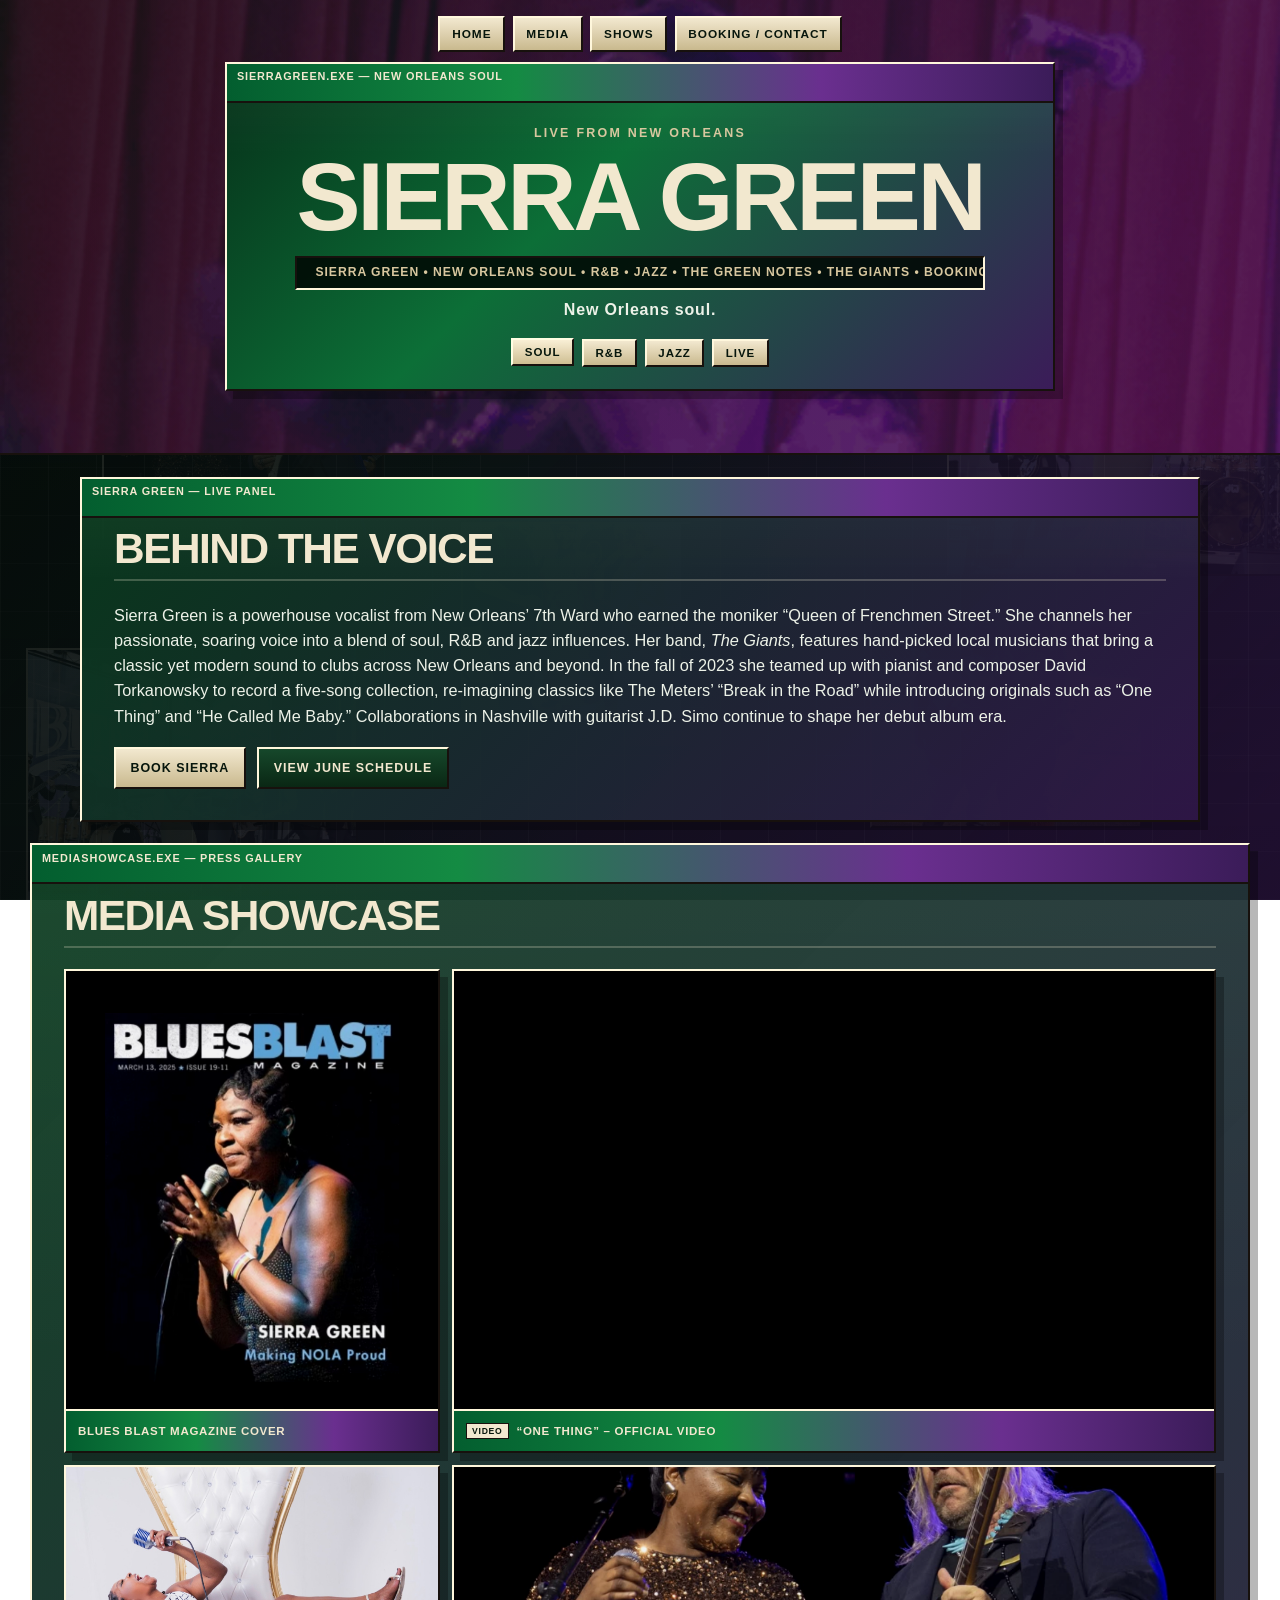
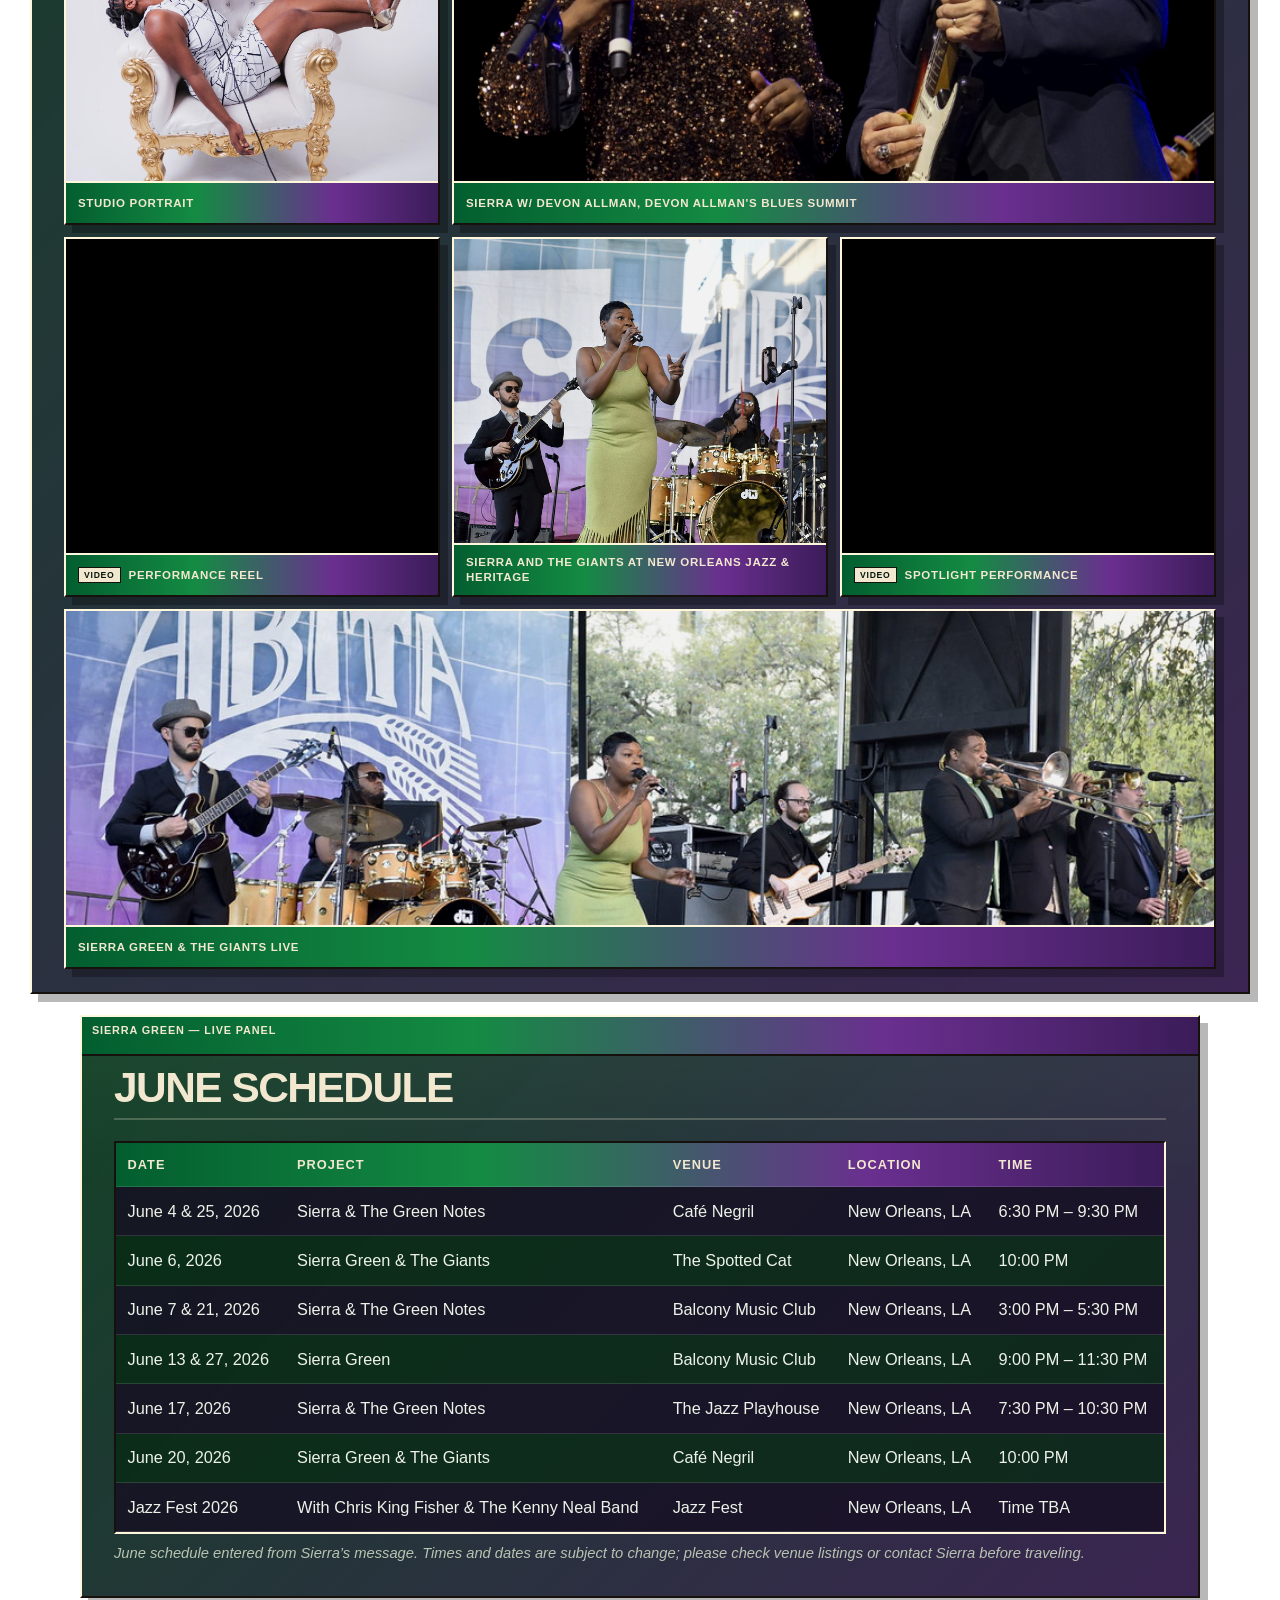
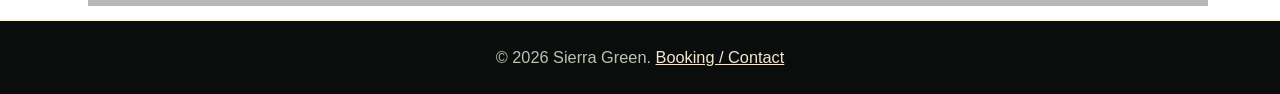
==== commit 0a536f7d: "Use BMC Live fonts on homepage" ====
--- a/index.html
+++ b/index.html
@@ -4,10 +4,7 @@
   <meta charset="UTF-8">
   <meta name="viewport" content="width=device-width, initial-scale=1.0">
   <title>Sierra Green – New Orleans Soul</title>
-  <link rel="preconnect" href="https://fonts.googleapis.com">
-  <link rel="preconnect" href="https://fonts.gstatic.com" crossorigin>
-  <link href="https://fonts.googleapis.com/css2?family=Anton&family=Orbitron:wght@500;700;900&family=Oswald:wght@300;400;500;600;700&display=swap" rel="stylesheet">
-  <link rel="stylesheet" href="styles.css?v=win98-mardigras-20260709">
+  <link rel="stylesheet" href="styles.css?v=win98-bmcfonts-20260709">
 </head>
 <body>
   <div class="site-background-collage" aria-hidden="true">
--- a/styles.css
+++ b/styles.css
@@ -1,6 +1,7 @@
 /* ======================================
    Sierra Green site
    Windows 98 Mardi Gras stage console
+   Fonts copied from BMC Live
    ====================================== */
 
 :root {
@@ -19,6 +20,8 @@
   --win-dark: #17110d;
   --win-black: #050505;
   --title-gradient: linear-gradient(90deg, #035e2f 0%, #148b43 35%, #6a2f8f 72%, #3b1c59 100%);
+  --ui-font: Chicago, Charcoal, Geneva, "MS Sans Serif", Tahoma, Verdana, Arial, sans-serif;
+  --body-font: Tahoma, Verdana, Geneva, Arial, sans-serif;
 }
 
 * { box-sizing: border-box; }
@@ -29,7 +32,7 @@
   min-width: 320px;
   overflow-x: hidden;
   color: var(--copy);
-  font-family: 'Oswald', Arial, sans-serif;
+  font-family: var(--body-font);
   line-height: 1.55;
   background:
     radial-gradient(circle at 15% 8%, rgba(20, 139, 67, 0.18), transparent 28%),
@@ -90,8 +93,9 @@
 h1, h2, h3 {
   margin: 0.5em 0;
   color: var(--cream);
-  font-family: 'Anton', 'Oswald', Arial, sans-serif;
-  letter-spacing: 0.04em;
+  font-family: var(--ui-font);
+  font-weight: 900;
+  letter-spacing: -0.035em;
   text-transform: uppercase;
   text-shadow: none;
 }
@@ -101,7 +105,7 @@
   line-height: 1;
 }
 
-p { margin: 0.5rem 0; font-size: 1.12rem; }
+p { margin: 0.5rem 0; font-size: 1.02rem; }
 a { transition: filter 0.16s ease, transform 0.16s ease; }
 
 .hero,
@@ -163,7 +167,8 @@
   border-color: var(--win-light) var(--win-dark) var(--win-dark) var(--win-light);
   background: linear-gradient(180deg, #f2e8cf 0%, #c9b98e 100%);
   color: #07160c !important;
-  font-family: 'Orbitron', 'Oswald', Arial, sans-serif;
+  font-family: var(--ui-font);
+  font-weight: 900;
   text-decoration: none;
   text-transform: uppercase;
   box-shadow: none;
@@ -242,9 +247,10 @@
   color: var(--cream);
   background: var(--title-gradient);
   border-bottom: 2px solid var(--win-dark);
-  font-family: 'Orbitron', 'Oswald', Arial, sans-serif;
+  font-family: var(--ui-font);
+  font-weight: 900;
   font-size: 0.68rem;
-  letter-spacing: 0.12em;
+  letter-spacing: 0.08em;
   text-align: left;
   text-transform: uppercase;
 }
@@ -260,9 +266,10 @@
   position: relative;
   z-index: 4;
   color: var(--cream-soft);
-  font-family: 'Orbitron', 'Oswald', Arial, sans-serif;
+  font-family: var(--ui-font);
+  font-weight: 900;
   font-size: 0.78rem;
-  letter-spacing: 0.24em;
+  letter-spacing: 0.18em;
   text-transform: uppercase;
 }
 
@@ -295,14 +302,15 @@
   min-width: max-content;
   padding: 0.34rem 1.15rem;
   color: var(--cream-soft);
-  font-family: 'Orbitron', 'Oswald', Arial, sans-serif;
+  font-family: var(--ui-font);
+  font-weight: 900;
   font-size: 0.76rem;
-  letter-spacing: 0.1em;
+  letter-spacing: 0.08em;
   animation: digitalTicker 24s linear infinite;
 }
 @keyframes digitalTicker { from { transform: translateX(0); } to { transform: translateX(-100%); } }
 
-.tagline { position: relative; z-index: 4; color: var(--copy); font-family: 'Orbitron', 'Oswald', Arial, sans-serif; font-size: 1rem; letter-spacing: 0.05em; }
+.tagline { position: relative; z-index: 4; color: var(--copy); font-family: var(--ui-font); font-weight: 900; font-size: 1rem; letter-spacing: 0.05em; }
 .arch-bulbs { display: none; }
 .mood-selector { position: relative; z-index: 4; display: flex; flex-wrap: wrap; justify-content: center; gap: 0.5rem; margin-top: 1rem; }
 .mood-button { cursor: pointer; padding: 0.38rem 0.72rem; font-size: 0.72rem; letter-spacing: 0.08em; }
@@ -372,9 +380,10 @@
   color: var(--cream);
   border-top: 2px solid var(--win-light);
   background: var(--title-gradient);
-  font-family: 'Orbitron', 'Oswald', Arial, sans-serif;
+  font-family: var(--ui-font);
+  font-weight: 900;
   font-size: 0.72rem;
-  letter-spacing: 0.07em;
+  letter-spacing: 0.06em;
   line-height: 1.3;
   text-transform: uppercase;
 }
@@ -413,13 +422,13 @@
 .shows-table th,
 .shows-table td { padding: 0.72rem; border-bottom: 1px solid rgba(255,255,255,0.12); text-align: left; }
 .shows-table thead { background: var(--title-gradient); }
-.shows-table th { color: var(--cream); font-family: 'Orbitron', 'Oswald', Arial, sans-serif; font-size: 0.8rem; letter-spacing: 0.1em; text-transform: uppercase; }
+.shows-table th { color: var(--cream); font-family: var(--ui-font); font-weight: 900; font-size: 0.8rem; letter-spacing: 0.08em; text-transform: uppercase; }
 .shows-table tbody tr:nth-child(even) { background-color: rgba(20,86,43,0.38); }
 .shows-table tbody tr:nth-child(odd) { background-color: rgba(59,28,89,0.28); }
 .shows-cards { display: none; margin-top: 1rem; }
 .show-card { margin-bottom: 1rem; padding: 2.4rem 1rem 1rem; position: relative; }
-.show-card::before { content: "Show Date"; position: absolute; top: 0; left: 0; right: 0; padding: 0.25rem 0.5rem; background: var(--title-gradient); border-bottom: 2px solid var(--win-dark); color: var(--cream); font-family: 'Orbitron', 'Oswald', Arial, sans-serif; font-size: 0.66rem; text-transform: uppercase; }
-.show-card h3, .show-card .date { margin: 0 0 0.4rem; color: var(--cream); font-family: 'Anton', 'Oswald', Arial, sans-serif; font-size: 1.3rem; letter-spacing: 0.03em; text-transform: uppercase; }
+.show-card::before { content: "Show Date"; position: absolute; top: 0; left: 0; right: 0; padding: 0.25rem 0.5rem; background: var(--title-gradient); border-bottom: 2px solid var(--win-dark); color: var(--cream); font-family: var(--ui-font); font-weight: 900; font-size: 0.66rem; text-transform: uppercase; }
+.show-card h3, .show-card .date { margin: 0 0 0.4rem; color: var(--cream); font-family: var(--ui-font); font-weight: 900; font-size: 1.3rem; letter-spacing: 0.02em; text-transform: uppercase; }
 .show-card .project, .show-card .venue, .show-card .time { margin: 0.15rem 0; color: var(--copy); font-size: 1rem; }
 
 .compact-arch { width: min(690px, 84vw) !important; min-height: 178px !important; padding-top: 2.95rem !important; }
@@ -428,13 +437,13 @@
 .booking-photo-section::before { content: "PhotoFeed.exe"; }
 .booking-grid { display: grid; grid-template-columns: minmax(0, 1.1fr) minmax(260px, 0.9fr); gap: 1rem; }
 .booking-card { padding: 2.8rem 1rem 1rem; position: relative; }
-.booking-card::before { content: "Booking Window"; position: absolute; top: 0; left: 0; right: 0; padding: 0.25rem 0.5rem; color: var(--cream); background: var(--title-gradient); border-bottom: 2px solid var(--win-dark); font-family: 'Orbitron', 'Oswald', Arial, sans-serif; font-size: 0.66rem; text-transform: uppercase; }
+.booking-card::before { content: "Booking Window"; position: absolute; top: 0; left: 0; right: 0; padding: 0.25rem 0.5rem; color: var(--cream); background: var(--title-gradient); border-bottom: 2px solid var(--win-dark); font-family: var(--ui-font); font-weight: 900; font-size: 0.66rem; text-transform: uppercase; }
 .contact-stack { display: grid; grid-template-columns: repeat(2, minmax(0, 1fr)); gap: 0.72rem; margin-top: 1.1rem; }
 .contact-pill { display: flex; align-items: center; justify-content: center; min-height: 46px; padding: 0.68rem 0.78rem; text-align: center; font-size: 0.76rem; letter-spacing: 0.055em; }
 .booking-photo-grid { display: grid; grid-template-columns: repeat(2, minmax(0, 1fr)); gap: 1rem; }
 .booking-photo-card { position: relative; overflow: hidden; min-height: 440px; margin: 0; border-radius: 0; }
 .booking-photo-card img { display: block; width: 100%; height: 100%; min-height: 440px; object-fit: cover; }
-.booking-photo-card figcaption { position: absolute; left: 0; right: 0; bottom: 0; padding: 0.72rem 0.85rem; color: var(--cream); letter-spacing: 0.08em; text-transform: uppercase; background: var(--title-gradient); }
+.booking-photo-card figcaption { position: absolute; left: 0; right: 0; bottom: 0; padding: 0.72rem 0.85rem; color: var(--cream); letter-spacing: 0.08em; text-transform: uppercase; background: var(--title-gradient); font-family: var(--ui-font); font-weight: 900; }
 
 footer {
   padding: 1rem;
@@ -474,9 +483,9 @@
   .tile-7 { top: 60%; left: 28%; }
   .tile-8 { top: 18%; left: 30%; }
   .hero-content.arch-title { width: min(90vw, 540px); min-height: 230px; padding: 3.1rem 1rem 1rem; }
-  .hero-content.arch-title::before { font-size: 0.52rem; letter-spacing: 0.08em; }
+  .hero-content.arch-title::before { font-size: 0.52rem; letter-spacing: 0.06em; }
   .hero-content.arch-title h1 { font-size: clamp(2.35rem, 13vw, 4rem); }
-  .park-kicker { font-size: 0.66rem; letter-spacing: 0.16em; }
+  .park-kicker { font-size: 0.66rem; letter-spacing: 0.12em; }
   .digital-scroll { width: 96%; }
   .digital-scroll span { padding: 0.32rem 0.9rem; font-size: 0.64rem; }
   h2 { font-size: 1.65rem; }
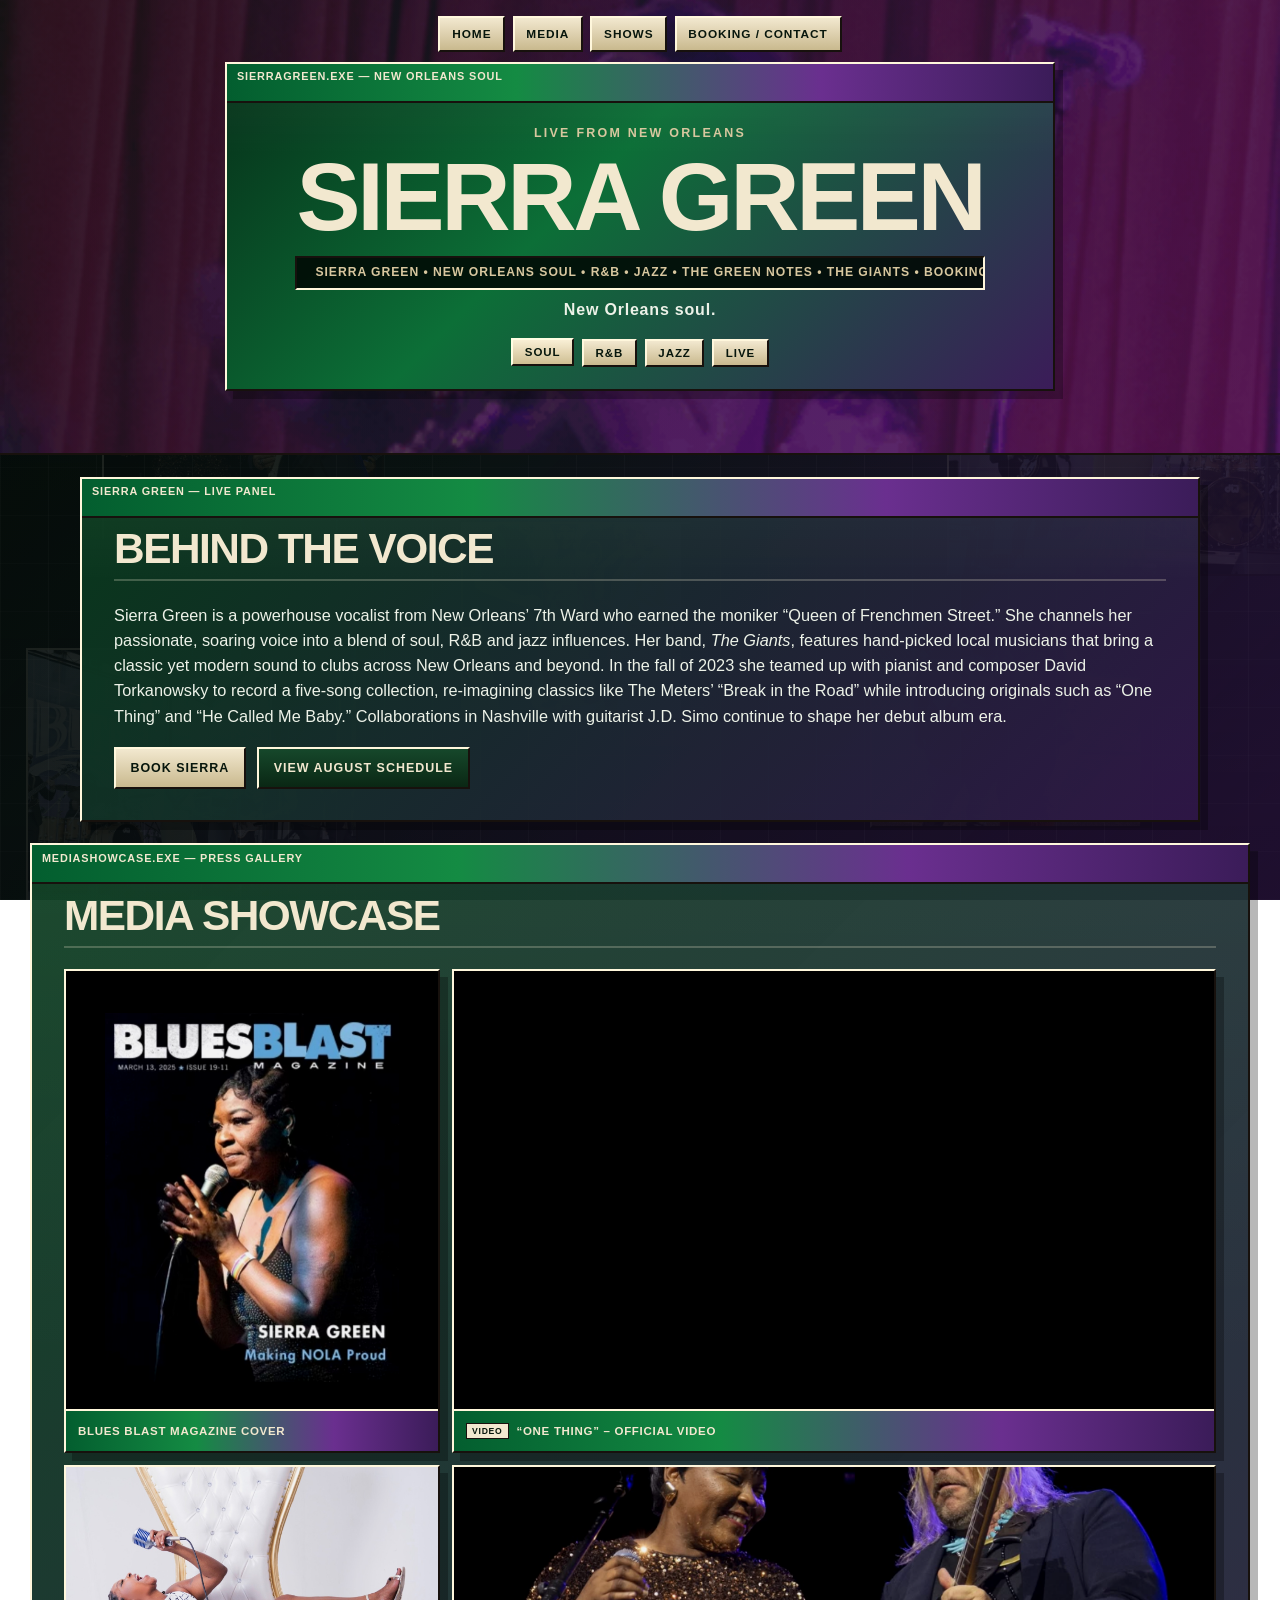
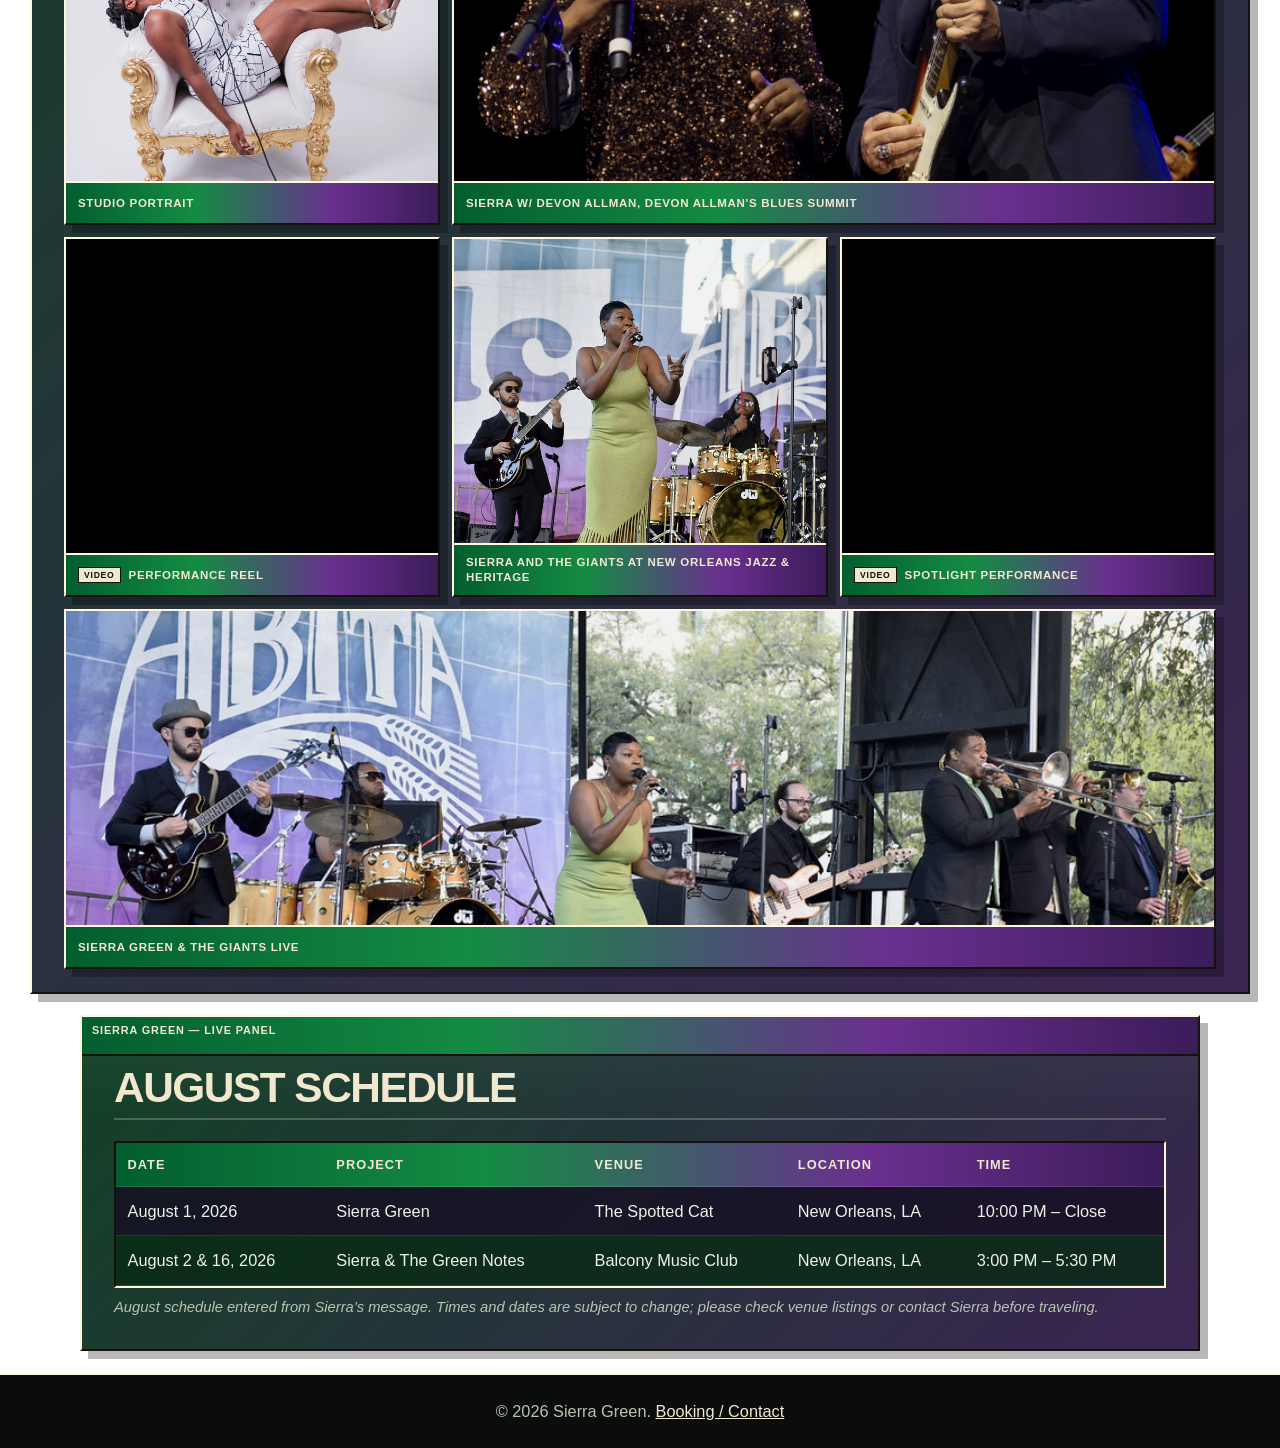
==== commit 8b1c2870: "Update Sierra Green August 2026 show calendar" ====
--- a/index.html
+++ b/index.html
@@ -68,7 +68,7 @@
     </p>
     <p class="button-row">
       <a class="button-link" href="booking.html">Book Sierra</a>
-      <a class="button-link secondary" href="#shows">View June Schedule</a>
+      <a class="button-link secondary" href="#shows">View August Schedule</a>
     </p>
   </section>
 
@@ -111,31 +111,21 @@
   </section>
 
   <section id="shows" class="content-section">
-    <h2>June Schedule</h2>
+    <h2>August Schedule</h2>
     <table class="shows-table">
       <thead>
         <tr><th>Date</th><th>Project</th><th>Venue</th><th>Location</th><th>Time</th></tr>
       </thead>
       <tbody>
-        <tr><td>June&nbsp;4&nbsp;&amp;&nbsp;25,&nbsp;2026</td><td>Sierra &amp; The Green Notes</td><td>Caf&eacute;&nbsp;Negril</td><td>New&nbsp;Orleans, LA</td><td>6:30&nbsp;PM&nbsp;&ndash;&nbsp;9:30&nbsp;PM</td></tr>
-        <tr><td>June&nbsp;6,&nbsp;2026</td><td>Sierra Green &amp; The Giants</td><td>The Spotted Cat</td><td>New&nbsp;Orleans, LA</td><td>10:00&nbsp;PM</td></tr>
-        <tr><td>June&nbsp;7&nbsp;&amp;&nbsp;21,&nbsp;2026</td><td>Sierra &amp; The Green Notes</td><td>Balcony Music Club</td><td>New&nbsp;Orleans, LA</td><td>3:00&nbsp;PM&nbsp;&ndash;&nbsp;5:30&nbsp;PM</td></tr>
-        <tr><td>June&nbsp;13&nbsp;&amp;&nbsp;27,&nbsp;2026</td><td>Sierra Green</td><td>Balcony Music Club</td><td>New&nbsp;Orleans, LA</td><td>9:00&nbsp;PM&nbsp;&ndash;&nbsp;11:30&nbsp;PM</td></tr>
-        <tr><td>June&nbsp;17,&nbsp;2026</td><td>Sierra &amp; The Green Notes</td><td>The Jazz Playhouse</td><td>New&nbsp;Orleans, LA</td><td>7:30&nbsp;PM&nbsp;&ndash;&nbsp;10:30&nbsp;PM</td></tr>
-        <tr><td>June&nbsp;20,&nbsp;2026</td><td>Sierra Green &amp; The Giants</td><td>Caf&eacute;&nbsp;Negril</td><td>New&nbsp;Orleans, LA</td><td>10:00&nbsp;PM</td></tr>
-        <tr><td>Jazz Fest&nbsp;2026</td><td>With Chris King Fisher &amp; The Kenny Neal Band</td><td>Jazz Fest</td><td>New&nbsp;Orleans, LA</td><td>Time TBA</td></tr>
+        <tr><td>August&nbsp;1,&nbsp;2026</td><td>Sierra Green</td><td>The Spotted Cat</td><td>New&nbsp;Orleans, LA</td><td>10:00&nbsp;PM&nbsp;&ndash;&nbsp;Close</td></tr>
+        <tr><td>August&nbsp;2&nbsp;&amp;&nbsp;16,&nbsp;2026</td><td>Sierra &amp; The Green Notes</td><td>Balcony Music Club</td><td>New&nbsp;Orleans, LA</td><td>3:00&nbsp;PM&nbsp;&ndash;&nbsp;5:30&nbsp;PM</td></tr>
       </tbody>
     </table>
     <div class="shows-cards">
-      <div class="show-card"><h3>June 4 &amp; 25, 2026</h3><p class="project">Sierra &amp; The Green Notes</p><p class="venue">Caf&eacute; Negril — New Orleans, LA</p><p class="time">6:30 PM – 9:30 PM</p></div>
-      <div class="show-card"><h3>June 6, 2026</h3><p class="project">Sierra Green &amp; The Giants</p><p class="venue">The Spotted Cat — New Orleans, LA</p><p class="time">10:00 PM</p></div>
-      <div class="show-card"><h3>June 7 &amp; 21, 2026</h3><p class="project">Sierra &amp; The Green Notes</p><p class="venue">Balcony Music Club — New Orleans, LA</p><p class="time">3:00 PM – 5:30 PM</p></div>
-      <div class="show-card"><h3>June 13 &amp; 27, 2026</h3><p class="project">Sierra Green</p><p class="venue">Balcony Music Club — New Orleans, LA</p><p class="time">9:00 PM – 11:30 PM</p></div>
-      <div class="show-card"><h3>June 17, 2026</h3><p class="project">Sierra &amp; The Green Notes</p><p class="venue">The Jazz Playhouse — New Orleans, LA</p><p class="time">7:30 PM – 10:30 PM</p></div>
-      <div class="show-card"><h3>June 20, 2026</h3><p class="project">Sierra Green &amp; The Giants</p><p class="venue">Caf&eacute; Negril — New Orleans, LA</p><p class="time">10:00 PM</p></div>
-      <div class="show-card"><h3>Jazz Fest 2026</h3><p class="project">With Chris King Fisher &amp; The Kenny Neal Band</p><p class="venue">Jazz Fest — New Orleans, LA</p><p class="time">Time TBA</p></div>
+      <div class="show-card"><h3>August 1, 2026</h3><p class="project">Sierra Green</p><p class="venue">The Spotted Cat — New Orleans, LA</p><p class="time">10:00 PM – Close</p></div>
+      <div class="show-card"><h3>August 2 &amp; 16, 2026</h3><p class="project">Sierra &amp; The Green Notes</p><p class="venue">Balcony Music Club — New Orleans, LA</p><p class="time">3:00 PM – 5:30 PM</p></div>
     </div>
-    <p class="note">June schedule entered from Sierra’s message. Times and dates are subject to change; please check venue listings or contact Sierra before traveling.</p>
+    <p class="note">August schedule entered from Sierra’s message. Times and dates are subject to change; please check venue listings or contact Sierra before traveling.</p>
   </section>
 
   <footer>
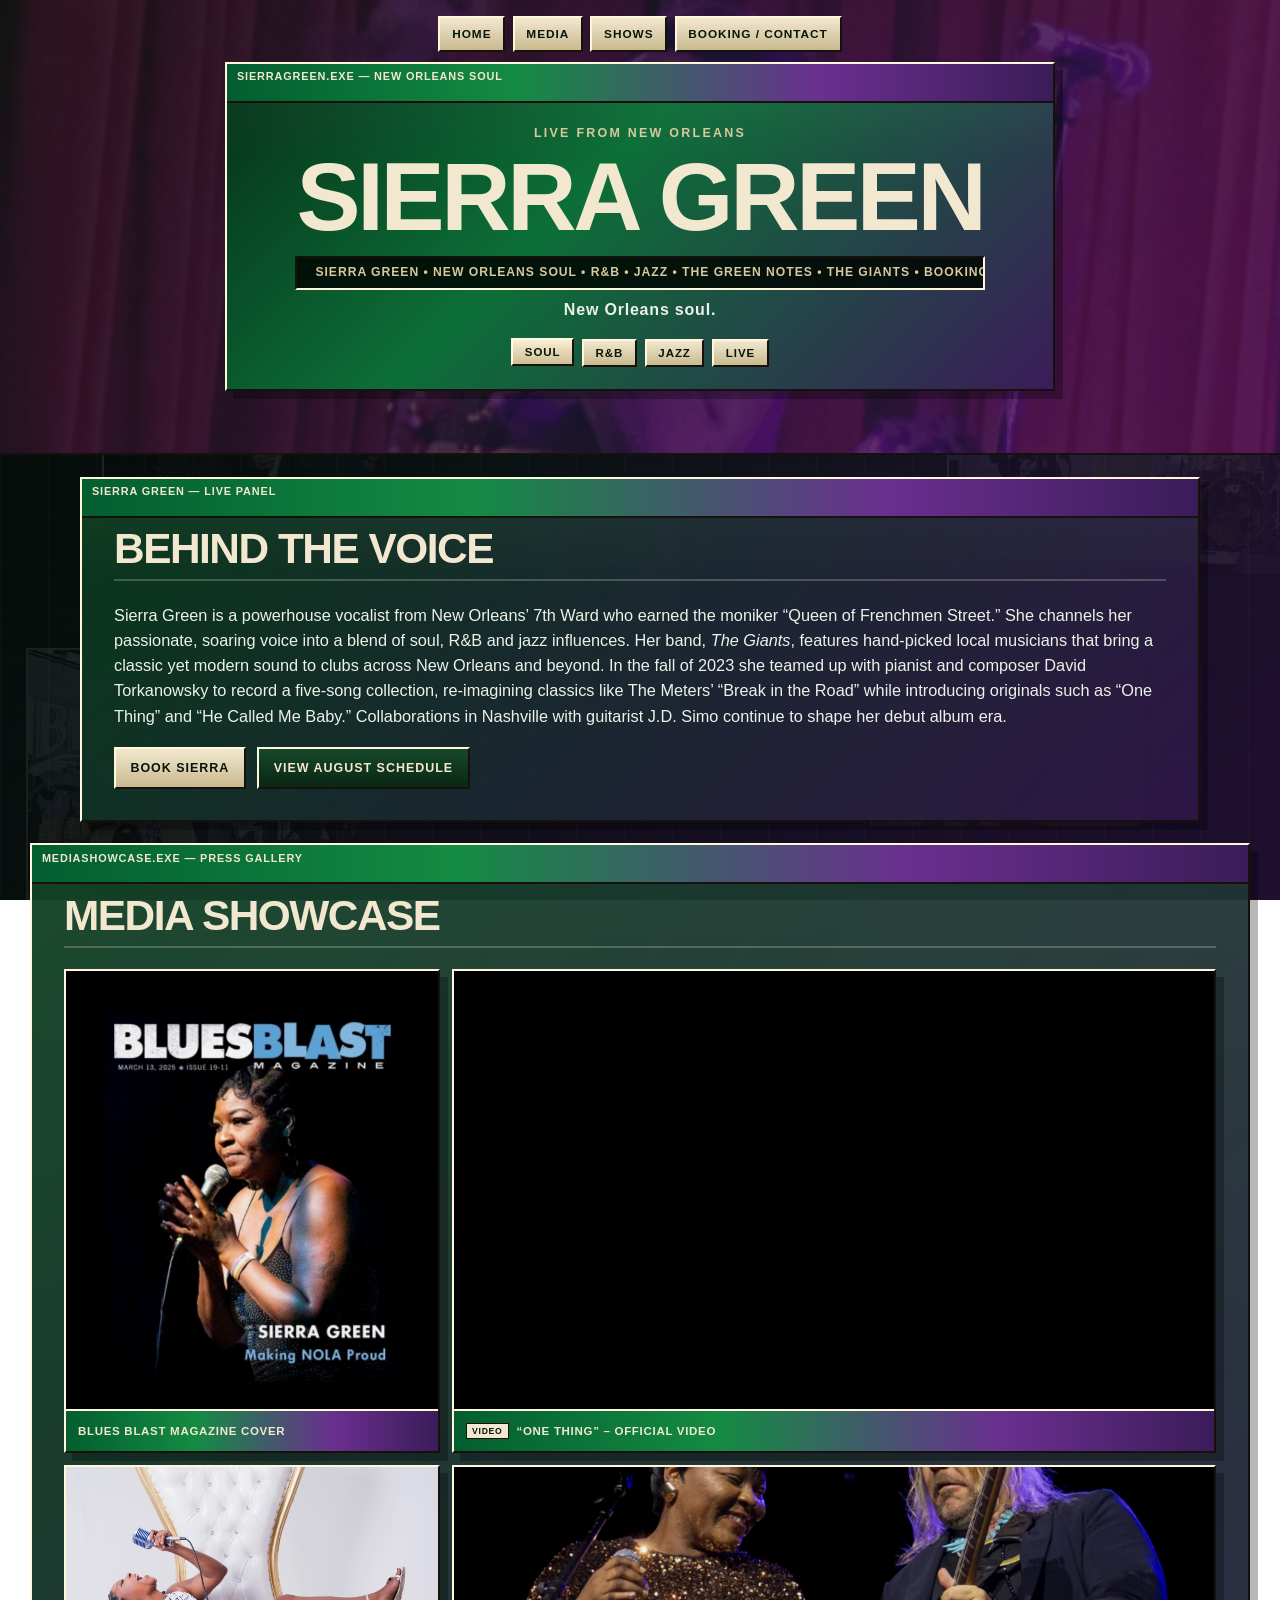
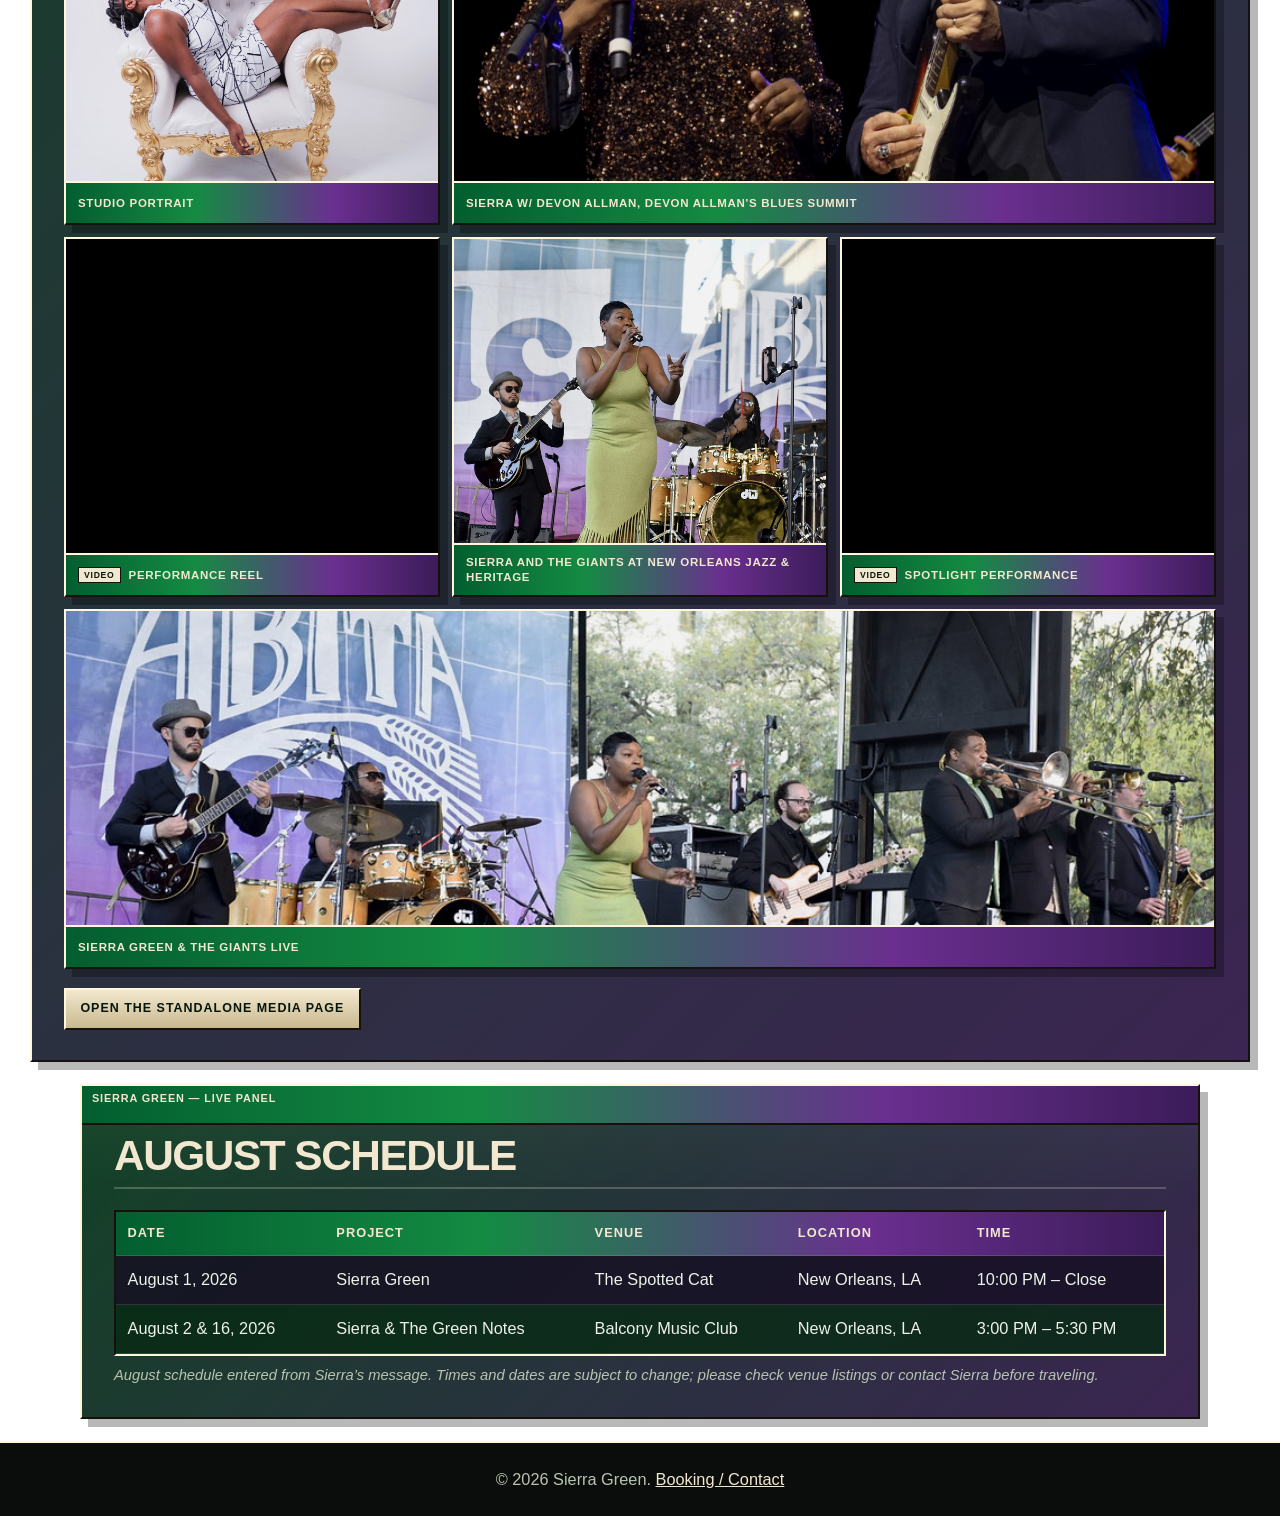
==== commit 47d0e74f: "Link homepage to standalone media page" ====
--- a/index.html
+++ b/index.html
@@ -25,7 +25,7 @@
 
     <nav class="site-nav" aria-label="Main navigation">
       <a href="index.html">Home</a>
-      <a href="#media">Media</a>
+      <a href="media.html">Media</a>
       <a href="#shows">Shows</a>
       <a href="booking.html">Booking / Contact</a>
     </nav>
@@ -108,6 +108,9 @@
         <figcaption>Sierra Green &amp; the Giants Live</figcaption>
       </figure>
     </div>
+    <p class="button-row">
+      <a class="button-link" href="media.html">Open the standalone media page</a>
+    </p>
   </section>
 
   <section id="shows" class="content-section">
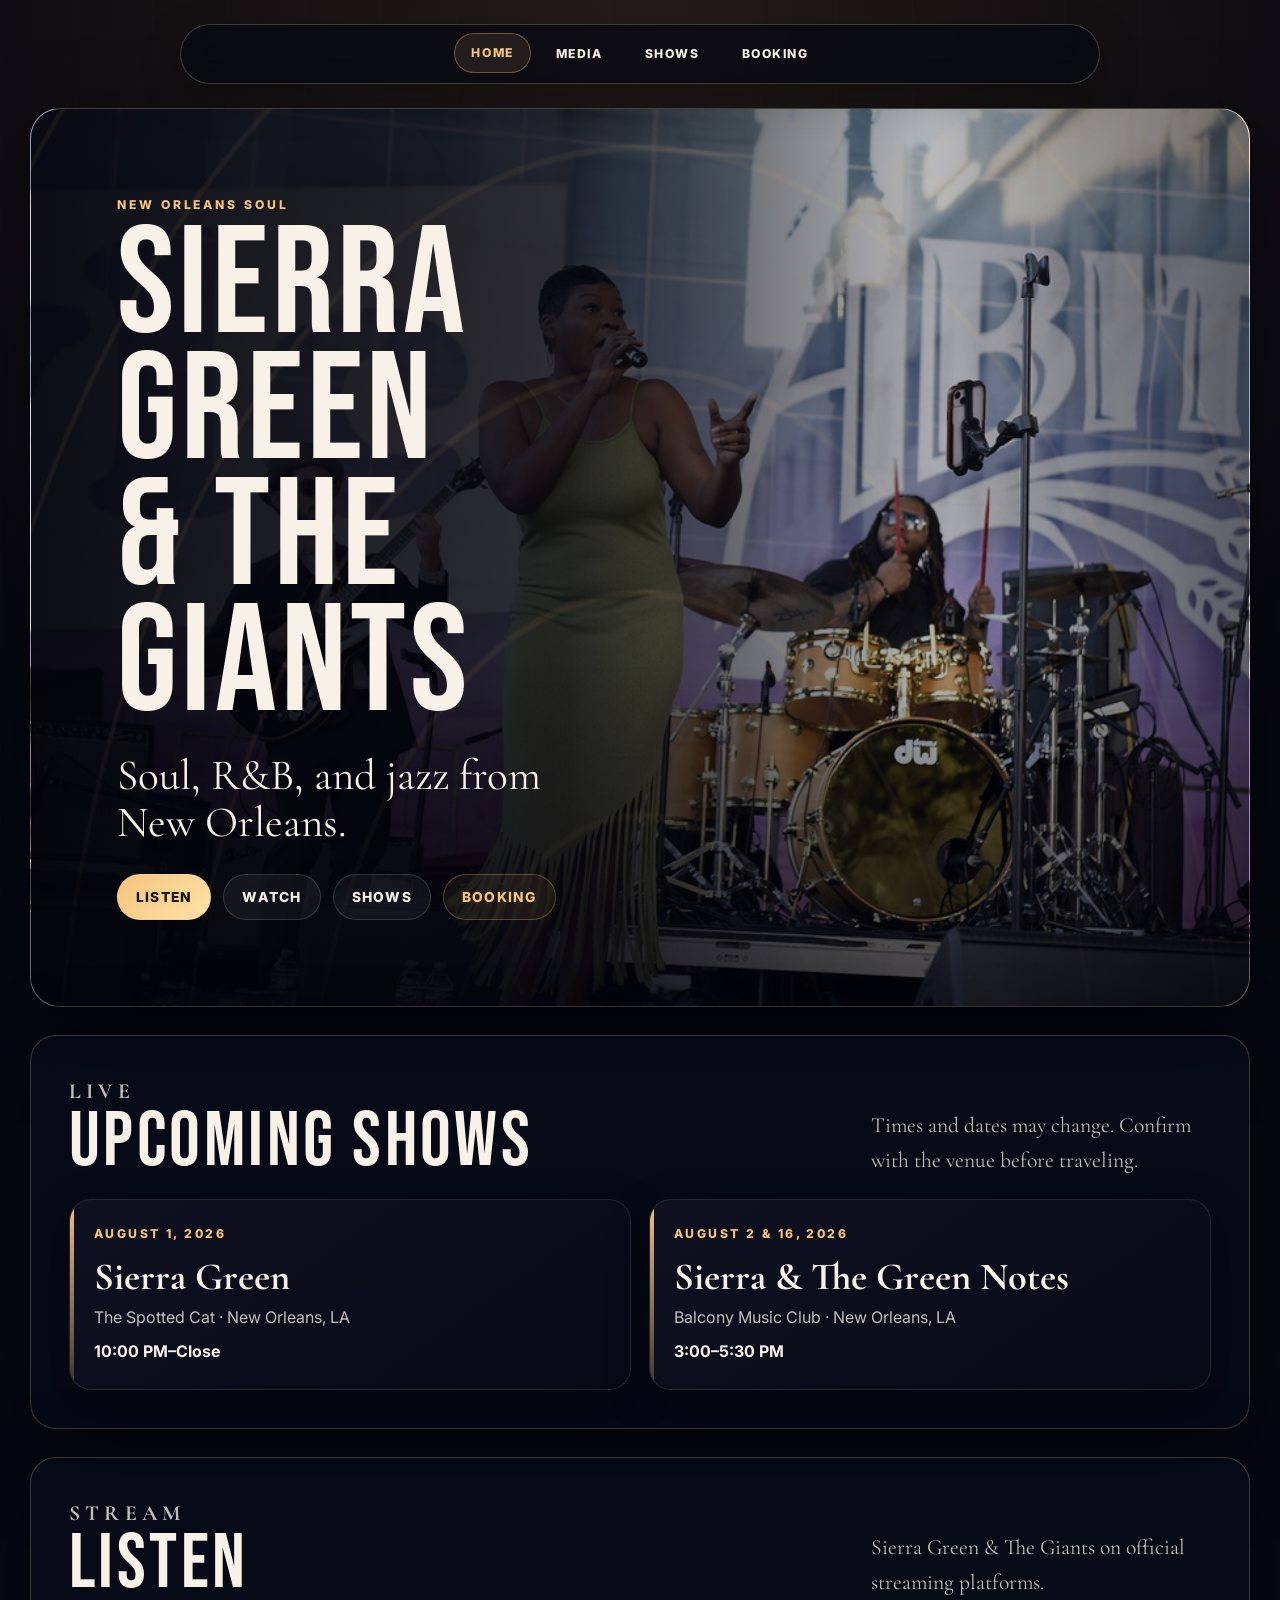
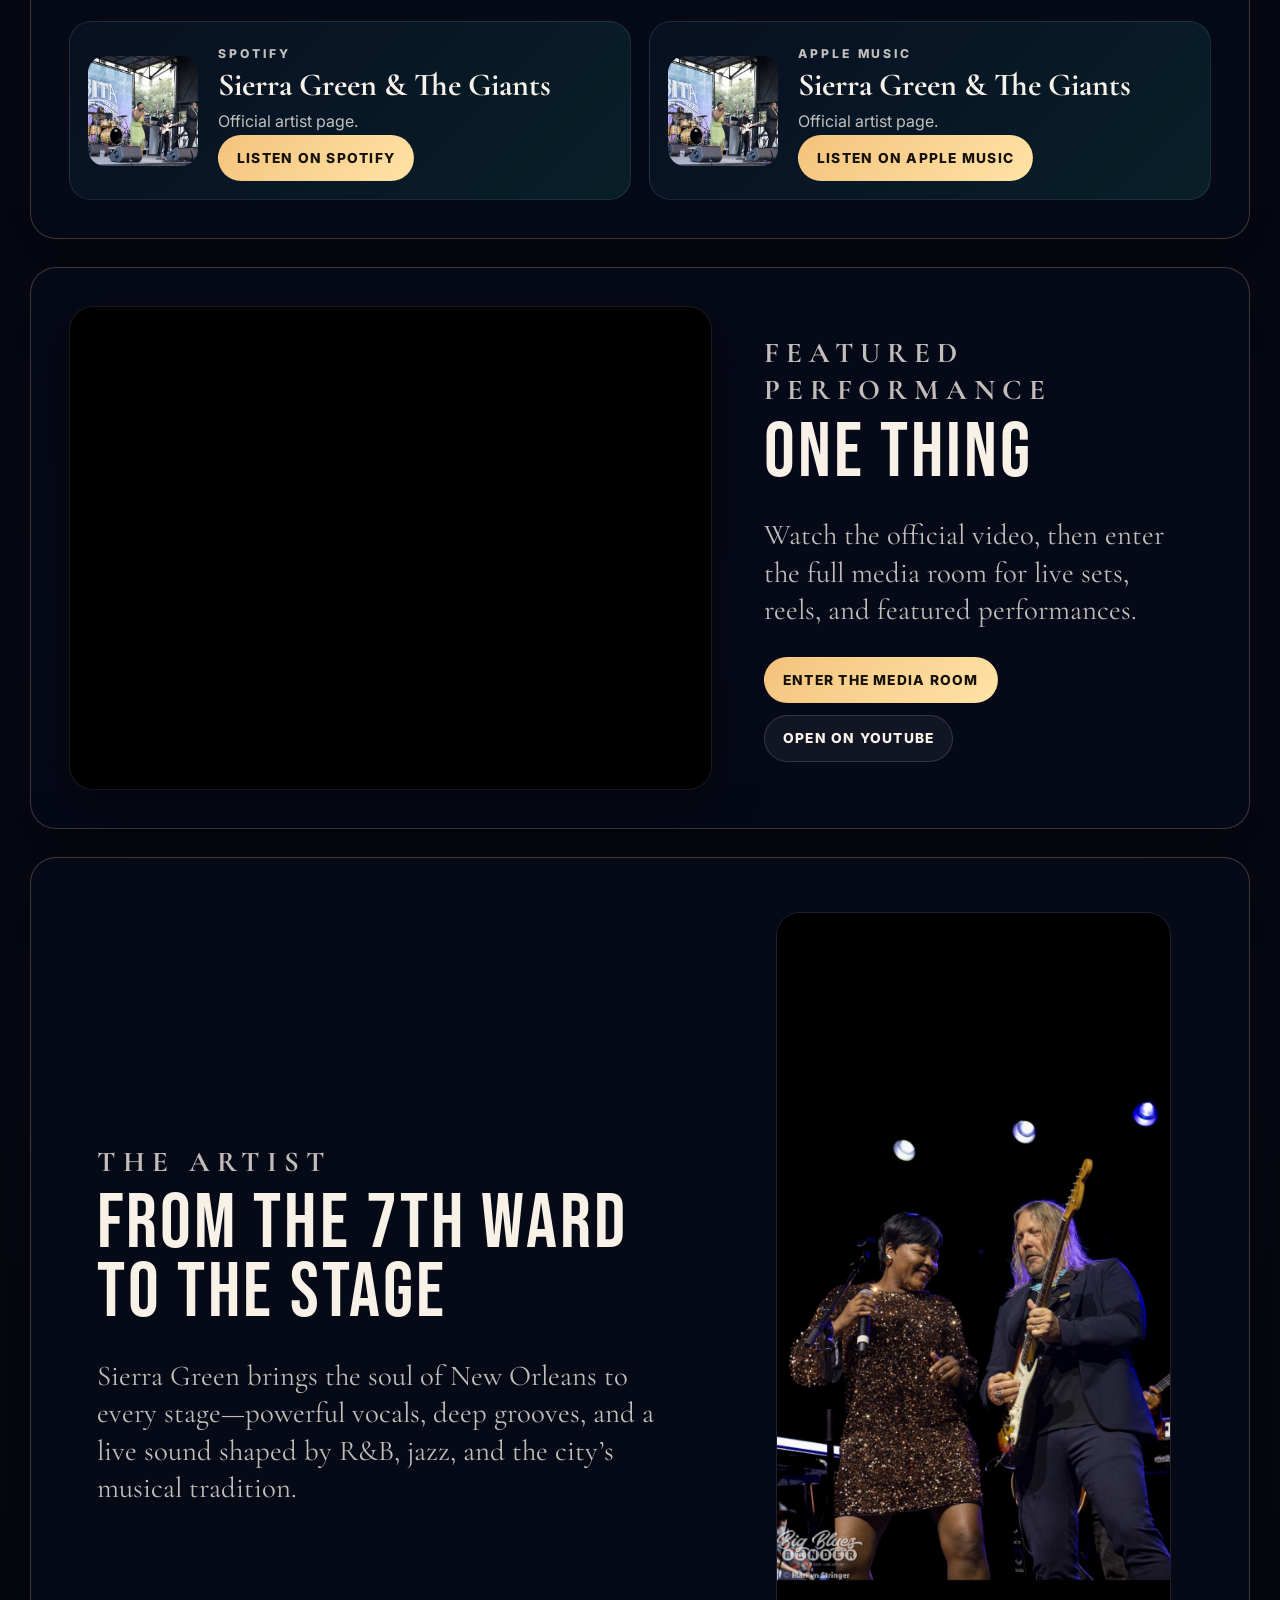
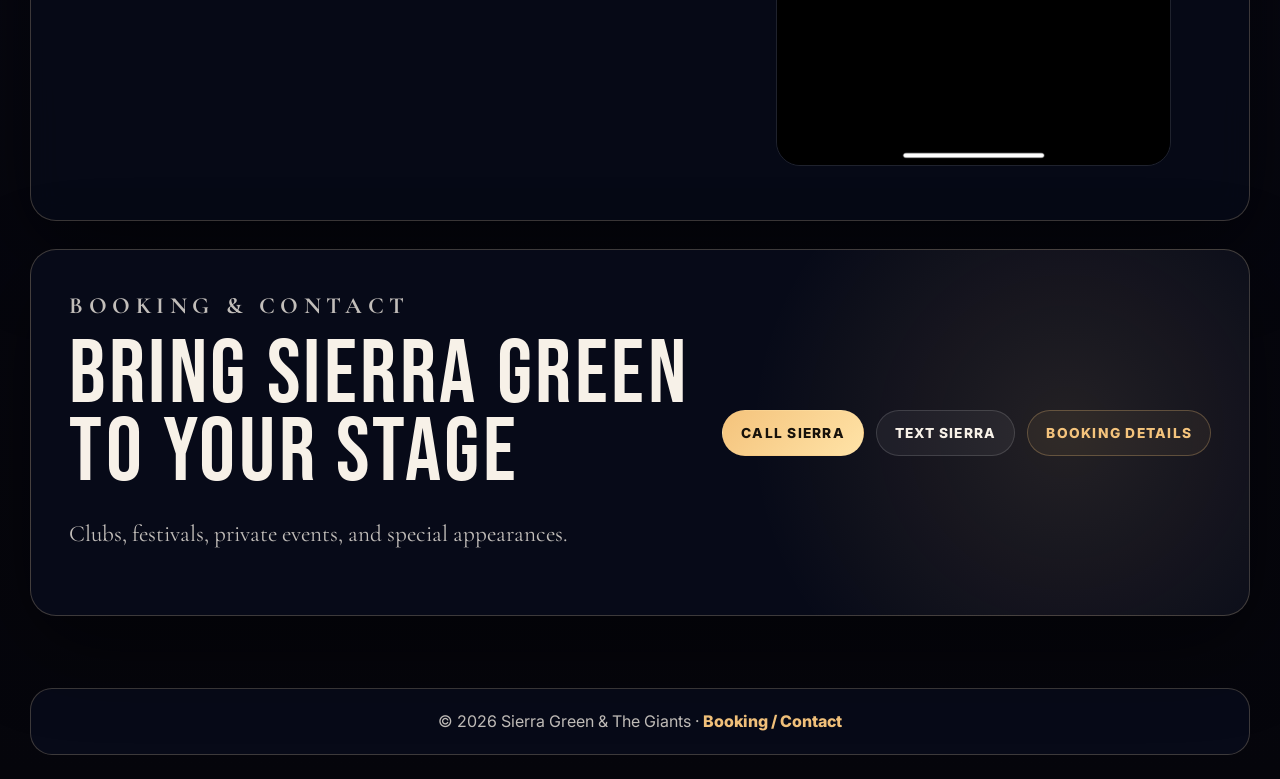
==== commit 13af1fe1: "Rebuild Sierra Green homepage in Art Deco style" ====
--- a/index.html
+++ b/index.html
@@ -3,148 +3,128 @@
 <head>
   <meta charset="UTF-8">
   <meta name="viewport" content="width=device-width, initial-scale=1.0">
-  <title>Sierra Green – New Orleans Soul</title>
-  <link rel="stylesheet" href="styles.css?v=win98-bmcfonts-20260709">
+  <meta name="description" content="Sierra Green & The Giants — New Orleans soul, upcoming performances, official music, media, and booking.">
+  <title>Sierra Green &amp; The Giants</title>
+  <link rel="preconnect" href="https://fonts.googleapis.com">
+  <link rel="preconnect" href="https://fonts.gstatic.com" crossorigin>
+  <link href="https://fonts.googleapis.com/css2?family=Bebas+Neue&family=Cormorant+Garamond:wght@500;600;700&family=Inter:wght@400;500;600;700;800&display=swap" rel="stylesheet">
+  <link rel="stylesheet" href="styles.css?v=artdeco-20260730">
+  <link rel="stylesheet" href="home.css?v=rebuild-20260730">
 </head>
-<body>
-  <div class="site-background-collage" aria-hidden="true">
-    <span class="collage-tile tile-1"></span>
-    <span class="collage-tile tile-2"></span>
-    <span class="collage-tile tile-3"></span>
-    <span class="collage-tile tile-4"></span>
-    <span class="collage-tile tile-5"></span>
-    <span class="collage-tile tile-6"></span>
-    <span class="collage-tile tile-7"></span>
-    <span class="collage-tile tile-8"></span>
-    <span class="collage-wash"></span>
+<body class="home-page">
+  <a class="skip-link" href="#main-content">Skip to content</a>
+
+  <div class="home-shell">
+    <nav class="site-nav" aria-label="Main navigation">
+      <a href="index.html" aria-current="page">Home</a>
+      <a href="media.html">Media</a>
+      <a href="#shows">Shows</a>
+      <a href="booking.html">Booking</a>
+    </nav>
+
+    <header class="home-hero">
+      <div class="hero-copy">
+        <p class="eyebrow">New Orleans Soul</p>
+        <h1 class="hero-title">Sierra Green<br>&amp; The Giants</h1>
+        <p class="hero-subhead">Soul, R&amp;B, and jazz from New Orleans.</p>
+        <div class="hero-actions">
+          <a class="button primary" href="#listen">Listen</a>
+          <a class="button" href="media.html">Watch</a>
+          <a class="button" href="#shows">Shows</a>
+          <a class="button secondary" href="booking.html">Booking</a>
+        </div>
+      </div>
+    </header>
+
+    <main id="main-content">
+      <section class="panel home-section" id="shows" aria-labelledby="shows-title">
+        <div class="section-head">
+          <div>
+            <p class="eyebrow">Live</p>
+            <h2 class="section-title" id="shows-title">Upcoming Shows</h2>
+          </div>
+          <p>Times and dates may change. Confirm with the venue before traveling.</p>
+        </div>
+        <div class="show-grid" id="show-list" aria-live="polite"></div>
+        <noscript><p>Please enable JavaScript to view the current show calendar.</p></noscript>
+      </section>
+
+      <section class="panel home-section" id="listen" aria-labelledby="listen-title">
+        <div class="section-head">
+          <div>
+            <p class="eyebrow">Stream</p>
+            <h2 class="section-title" id="listen-title">Listen</h2>
+          </div>
+          <p>Sierra Green &amp; The Giants on official streaming platforms.</p>
+        </div>
+        <div class="stream-grid">
+          <article class="stream-card">
+            <img src="images/sierra_green_band.jpg" alt="Sierra Green and The Giants performing">
+            <div>
+              <p class="eyebrow">Spotify</p>
+              <h3>Sierra Green &amp; The Giants</h3>
+              <p>Official artist page.</p>
+              <a class="button primary" href="https://open.spotify.com/artist/5YkHZEvqU8FZSHzMvUCtkO?si=FQ3XHp-uSsyGcXAhuwRrgw&amp;utm_source=sms" target="_blank" rel="noopener">Listen on Spotify</a>
+            </div>
+          </article>
+          <article class="stream-card">
+            <img src="images/sierra_green_band.jpg" alt="Sierra Green and The Giants performing">
+            <div>
+              <p class="eyebrow">Apple Music</p>
+              <h3>Sierra Green &amp; The Giants</h3>
+              <p>Official artist page.</p>
+              <a class="button primary" href="https://music.apple.com/us/artist/sierra-green-the-giants/1733674406" target="_blank" rel="noopener">Listen on Apple Music</a>
+            </div>
+          </article>
+        </div>
+      </section>
+
+      <section class="panel home-section featured-grid" aria-labelledby="featured-title">
+        <div class="video-frame">
+          <iframe src="https://www.youtube-nocookie.com/embed/JBULCoq0fKg" title="One Thing — Sierra Green and The Giants" loading="lazy" allow="accelerometer; autoplay; clipboard-write; encrypted-media; gyroscope; picture-in-picture; web-share" referrerpolicy="strict-origin-when-cross-origin" allowfullscreen></iframe>
+        </div>
+        <div class="featured-copy">
+          <p class="eyebrow">Featured Performance</p>
+          <h2 id="featured-title">One Thing</h2>
+          <p>Watch the official video, then enter the full media room for live sets, reels, and featured performances.</p>
+          <div class="button-group">
+            <a class="button primary" href="media.html">Enter the Media Room</a>
+            <a class="button" href="https://youtu.be/JBULCoq0fKg" target="_blank" rel="noopener">Open on YouTube</a>
+          </div>
+        </div>
+      </section>
+
+      <section class="panel home-section about-grid" aria-labelledby="about-title">
+        <div class="about-copy">
+          <p class="eyebrow">The Artist</p>
+          <h2 id="about-title">From the 7th Ward to the Stage</h2>
+          <p>Sierra Green brings the soul of New Orleans to every stage—powerful vocals, deep grooves, and a live sound shaped by R&amp;B, jazz, and the city’s musical tradition.</p>
+        </div>
+        <figure class="about-image">
+          <img src="images/sierra_devon_allman.png" alt="Sierra Green performing live on stage">
+        </figure>
+      </section>
+
+      <section class="panel home-section booking-cta" aria-labelledby="booking-title">
+        <div>
+          <p class="eyebrow">Booking &amp; Contact</p>
+          <h2 id="booking-title">Bring Sierra Green to Your Stage</h2>
+          <p>Clubs, festivals, private events, and special appearances.</p>
+        </div>
+        <div class="button-group">
+          <a class="button primary" href="tel:+15047775916">Call Sierra</a>
+          <a class="button" href="sms:+15047775916?body=Hi%20Sierra%2C%20I'd%20like%20to%20ask%20about%20booking%20you%20for%20an%20event.">Text Sierra</a>
+          <a class="button secondary" href="booking.html">Booking Details</a>
+        </div>
+      </section>
+    </main>
   </div>
 
-  <header class="hero">
-    <div class="curtain left"></div>
-    <div class="curtain right"></div>
-
-    <nav class="site-nav" aria-label="Main navigation">
-      <a href="index.html">Home</a>
-      <a href="media.html">Media</a>
-      <a href="#shows">Shows</a>
-      <a href="booking.html">Booking / Contact</a>
-    </nav>
-
-    <div class="hero-content arch-title" aria-label="Sierra Green title banner">
-      <div class="arch-glow" aria-hidden="true"></div>
-      <div class="arch-bulbs arch-bulbs-left" aria-hidden="true">
-        <span></span><span></span><span></span><span></span><span></span><span></span>
-      </div>
-      <div class="arch-bulbs arch-bulbs-right" aria-hidden="true">
-        <span></span><span></span><span></span><span></span><span></span><span></span>
-      </div>
-      <p class="park-kicker">Live from New Orleans</p>
-      <h1>Sierra Green</h1>
-      <div class="digital-scroll" aria-hidden="true">
-        <span>SIERRA GREEN • NEW ORLEANS SOUL • R&amp;B • JAZZ • THE GREEN NOTES • THE GIANTS • BOOKING NOW • </span>
-        <span>SIERRA GREEN • NEW ORLEANS SOUL • R&amp;B • JAZZ • THE GREEN NOTES • THE GIANTS • BOOKING NOW • </span>
-      </div>
-      <p class="tagline">New Orleans soul.</p>
-      <div class="mood-selector">
-        <button class="mood-button active" data-mood="soul">Soul</button>
-        <button class="mood-button" data-mood="rnb">R&amp;B</button>
-        <button class="mood-button" data-mood="jazz">Jazz</button>
-        <button class="mood-button" data-mood="live">Live</button>
-      </div>
-    </div>
-  </header>
-
-  <section id="about" class="content-section">
-    <h2>Behind The Voice</h2>
-    <p>
-      Sierra Green is a powerhouse vocalist from New Orleans’ 7th Ward who earned the moniker
-      “Queen of Frenchmen Street.” She channels her passionate, soaring voice into a blend of
-      soul, R&amp;B and jazz influences. Her band, <em>The Giants</em>, features hand-picked local
-      musicians that bring a classic yet modern sound to clubs across New Orleans and beyond.
-      In the fall of 2023 she teamed up with pianist and composer David Torkanowsky to record a
-      five-song collection, re-imagining classics like The Meters’ “Break in the Road” while
-      introducing originals such as “One Thing” and “He Called Me Baby.” Collaborations in
-      Nashville with guitarist J.D. Simo continue to shape her debut album era.
-    </p>
-    <p class="button-row">
-      <a class="button-link" href="booking.html">Book Sierra</a>
-      <a class="button-link secondary" href="#shows">View August Schedule</a>
-    </p>
-  </section>
-
-  <section id="media" class="content-section media-section">
-    <h2>Media Showcase</h2>
-    <div class="media-mosaic">
-      <figure class="media-card photo tall">
-        <img src="images/sierra_bluesblast_cover.jpg" alt="Sierra Green on the cover of Blues Blast Magazine">
-        <figcaption>Blues Blast Magazine cover</figcaption>
-      </figure>
-      <div class="media-card video wide">
-        <iframe src="https://www.youtube-nocookie.com/embed/JBULCoq0fKg" title="One Thing – Sierra Green and the Giants" frameborder="0" allow="accelerometer; autoplay; clipboard-write; encrypted-media; gyroscope; picture-in-picture; web-share" referrerpolicy="strict-origin-when-cross-origin" allowfullscreen></iframe>
-        <div class="media-caption">“One Thing” – Official Video</div>
-      </div>
-      <figure class="media-card photo square offset-down">
-        <img src="images/sierra_throne.jpg" alt="Sierra Green singing from an ornate white and gold throne chair">
-        <figcaption>Studio portrait</figcaption>
-      </figure>
-      <figure class="media-card photo wide">
-        <img src="images/sierra_devon_allman.png" alt="Sierra Green performing onstage with a guitarist">
-        <figcaption>Sierra w/ Devon Allman, Devon Allman's Blues Summit</figcaption>
-      </figure>
-      <div class="media-card video square">
-        <iframe src="https://www.youtube-nocookie.com/embed/G9iDZUpH-h8" title="Sierra Green and The Giants Reel" frameborder="0" allow="accelerometer; autoplay; clipboard-write; encrypted-media; gyroscope; picture-in-picture; web-share" referrerpolicy="strict-origin-when-cross-origin" allowfullscreen></iframe>
-        <div class="media-caption">Performance reel</div>
-      </div>
-      <figure class="media-card photo square offset-up">
-        <img src="images/sierra_green_performance.jpg" alt="Sierra Green singing live on stage">
-        <figcaption>Sierra and the Giants at New Orleans Jazz &amp; Heritage</figcaption>
-      </figure>
-      <div class="media-card video tall">
-        <iframe src="https://www.youtube-nocookie.com/embed/ynWOOcs7C4M" title="Sierra Green Spotlight" frameborder="0" allow="accelerometer; autoplay; clipboard-write; encrypted-media; gyroscope; picture-in-picture; web-share" referrerpolicy="strict-origin-when-cross-origin" allowfullscreen></iframe>
-        <div class="media-caption">Spotlight performance</div>
-      </div>
-      <figure class="media-card photo wide">
-        <img src="images/sierra_green_band.jpg" alt="Sierra Green performing with her band the Giants">
-        <figcaption>Sierra Green &amp; the Giants Live</figcaption>
-      </figure>
-    </div>
-    <p class="button-row">
-      <a class="button-link" href="media.html">Open the standalone media page</a>
-    </p>
-  </section>
-
-  <section id="shows" class="content-section">
-    <h2>August Schedule</h2>
-    <table class="shows-table">
-      <thead>
-        <tr><th>Date</th><th>Project</th><th>Venue</th><th>Location</th><th>Time</th></tr>
-      </thead>
-      <tbody>
-        <tr><td>August&nbsp;1,&nbsp;2026</td><td>Sierra Green</td><td>The Spotted Cat</td><td>New&nbsp;Orleans, LA</td><td>10:00&nbsp;PM&nbsp;&ndash;&nbsp;Close</td></tr>
-        <tr><td>August&nbsp;2&nbsp;&amp;&nbsp;16,&nbsp;2026</td><td>Sierra &amp; The Green Notes</td><td>Balcony Music Club</td><td>New&nbsp;Orleans, LA</td><td>3:00&nbsp;PM&nbsp;&ndash;&nbsp;5:30&nbsp;PM</td></tr>
-      </tbody>
-    </table>
-    <div class="shows-cards">
-      <div class="show-card"><h3>August 1, 2026</h3><p class="project">Sierra Green</p><p class="venue">The Spotted Cat — New Orleans, LA</p><p class="time">10:00 PM – Close</p></div>
-      <div class="show-card"><h3>August 2 &amp; 16, 2026</h3><p class="project">Sierra &amp; The Green Notes</p><p class="venue">Balcony Music Club — New Orleans, LA</p><p class="time">3:00 PM – 5:30 PM</p></div>
-    </div>
-    <p class="note">August schedule entered from Sierra’s message. Times and dates are subject to change; please check venue listings or contact Sierra before traveling.</p>
-  </section>
-
-  <footer>
-    <p>&copy; 2026 Sierra Green. <a href="booking.html">Booking / Contact</a></p>
+  <footer class="site-footer">
+    <p>&copy; 2026 Sierra Green &amp; The Giants · <a href="booking.html">Booking / Contact</a></p>
   </footer>
 
-  <script>
-    (function() {
-      const buttons = document.querySelectorAll('.mood-button');
-      buttons.forEach((btn) => {
-        btn.addEventListener('click', () => {
-          buttons.forEach((b) => b.classList.remove('active'));
-          btn.classList.add('active');
-        });
-      });
-    })();
-  </script>
+  <script src="shows-data.js?v=20260730"></script>
+  <script src="home.js?v=20260730"></script>
 </body>
 </html>
--- a/styles.css
+++ b/styles.css
@@ -1,513 +1,57 @@
-/* ======================================
-   Sierra Green site
-   Windows 98 Mardi Gras stage console
-   Fonts copied from BMC Live
-   ====================================== */
-
-:root {
-  --desktop-green: #04170a;
-  --desktop-purple: #2f1747;
-  --desktop-dark: #010603;
-  --panel-green: #0b3318;
-  --panel-green-light: #14562b;
-  --panel-purple: #3b1c59;
-  --cream: #f2e8cf;
-  --cream-soft: #d8c79f;
-  --copy: #edf2e8;
-  --muted: #b8c4b1;
-  --win-light: #fff7dc;
-  --win-mid: #8c8065;
-  --win-dark: #17110d;
-  --win-black: #050505;
-  --title-gradient: linear-gradient(90deg, #035e2f 0%, #148b43 35%, #6a2f8f 72%, #3b1c59 100%);
-  --ui-font: Chicago, Charcoal, Geneva, "MS Sans Serif", Tahoma, Verdana, Arial, sans-serif;
-  --body-font: Tahoma, Verdana, Geneva, Arial, sans-serif;
+:root{
+  --bg:#05050c;
+  --panel:rgba(7,10,24,.8);
+  --panel-strong:rgba(8,11,26,.94);
+  --line:rgba(255,225,183,.22);
+  --gold:#f4c37c;
+  --cream:#f7f1e8;
+  --blue:#8dbdff;
+  --muted:rgba(247,241,232,.78);
+  --shadow:0 28px 90px rgba(0,0,0,.48);
 }
 
-* { box-sizing: border-box; }
-html { scroll-behavior: smooth; }
+*{box-sizing:border-box}
+html{scroll-behavior:smooth}
+body{margin:0;min-width:320px;overflow-x:hidden;color:var(--cream);font-family:'Inter',system-ui,-apple-system,BlinkMacSystemFont,'Segoe UI',sans-serif;line-height:1.6;background:var(--bg)}
+body:before{content:"";position:fixed;inset:0;z-index:-4;pointer-events:none;background:repeating-linear-gradient(90deg,rgba(255,255,255,.012) 0 1px,transparent 1px 76px),repeating-linear-gradient(0deg,rgba(255,255,255,.009) 0 1px,transparent 1px 76px)}
+img{max-width:100%}
+a{color:inherit;transition:transform .18s ease,border-color .18s ease,background .18s ease,color .18s ease}
+button,input,textarea,select{font:inherit}
 
-body {
-  margin: 0;
-  min-width: 320px;
-  overflow-x: hidden;
-  color: var(--copy);
-  font-family: var(--body-font);
-  line-height: 1.55;
-  background:
-    radial-gradient(circle at 15% 8%, rgba(20, 139, 67, 0.18), transparent 28%),
-    radial-gradient(circle at 85% 12%, rgba(106, 47, 143, 0.2), transparent 32%),
-    linear-gradient(135deg, var(--desktop-dark) 0%, var(--desktop-green) 42%, var(--desktop-purple) 100%);
-  background-attachment: fixed;
+.skip-link{position:fixed;left:16px;top:-80px;z-index:100;padding:10px 16px;border-radius:999px;background:var(--gold);color:#17120b;font-weight:800;text-decoration:none}
+.skip-link:focus{top:16px}
+
+.site-nav{position:relative;z-index:30;display:flex;flex-wrap:wrap;justify-content:center;gap:8px;width:min(920px,100%);margin:0 auto;padding:9px;border:1px solid var(--line);border-radius:999px;background:rgba(7,8,18,.7);box-shadow:0 14px 40px rgba(0,0,0,.26);backdrop-filter:blur(14px)}
+.site-nav a{display:inline-flex;align-items:center;justify-content:center;min-height:40px;padding:8px 16px;border:1px solid transparent;border-radius:999px;color:var(--cream);font-size:.76rem;font-weight:800;letter-spacing:.13em;text-decoration:none;text-transform:uppercase}
+.site-nav a:hover,.site-nav a:focus-visible,.site-nav a[aria-current="page"]{border-color:rgba(244,195,124,.34);background:rgba(244,195,124,.1);color:var(--gold);transform:translateY(-1px)}
+
+.panel{border:1px solid var(--line);border-radius:26px;background:var(--panel);box-shadow:var(--shadow);backdrop-filter:blur(15px)}
+.eyebrow{display:inline-block;margin:0 0 10px;color:var(--gold);font-size:.76rem;font-weight:800;letter-spacing:.24em;text-transform:uppercase}
+.section-title{margin:0;font-family:'Bebas Neue',sans-serif;font-size:clamp(2.7rem,6vw,5rem);font-weight:400;letter-spacing:.045em;line-height:.9;text-transform:uppercase}
+.serif-lead{font-family:'Cormorant Garamond',serif;font-size:clamp(1.35rem,2.6vw,1.9rem);line-height:1.25;color:var(--muted)}
+
+.button-group{display:flex;flex-wrap:wrap;gap:12px}
+.button{display:inline-flex;align-items:center;justify-content:center;min-height:46px;padding:11px 18px;border:1px solid rgba(255,255,255,.14);border-radius:999px;color:var(--cream);background:rgba(255,255,255,.05);font-size:.86rem;font-weight:800;letter-spacing:.09em;text-decoration:none;text-transform:uppercase}
+.button:hover,.button:focus-visible{border-color:rgba(255,255,255,.28);background:rgba(255,255,255,.09);transform:translateY(-2px)}
+.button.primary{border-color:transparent;color:#17120b;background:linear-gradient(135deg,#f4c37c,#ffe3a7)}
+.button.primary:hover,.button.primary:focus-visible{background:linear-gradient(135deg,#ffd595,#fff0c2)}
+.button.secondary{border-color:rgba(244,195,124,.28);color:var(--gold);background:rgba(244,195,124,.06)}
+
+.site-footer{width:min(1220px,calc(100% - 30px));margin:0 auto 24px;padding:20px;border:1px solid var(--line);border-radius:22px;color:var(--muted);background:var(--panel-strong);text-align:center}
+.site-footer p{margin:0}
+.site-footer a{color:var(--gold);font-weight:800;text-decoration:none}
+
+:focus-visible{outline:2px solid var(--gold);outline-offset:3px}
+
+@media(max-width:650px){
+  .site-nav{display:grid;grid-template-columns:repeat(2,minmax(0,1fr));border-radius:22px}
+  .site-nav a{padding:8px 10px;font-size:.7rem}
+  .panel{border-radius:20px}
+  .button-group{display:grid;grid-template-columns:1fr}
+  .site-footer{width:min(100% - 16px,1220px)}
 }
 
-body::before {
-  content: "";
-  position: fixed;
-  inset: 0;
-  z-index: 1;
-  pointer-events: none;
-  background:
-    repeating-linear-gradient(90deg, rgba(255,255,255,0.018) 0 1px, transparent 1px 48px),
-    repeating-linear-gradient(0deg, rgba(255,255,255,0.012) 0 1px, transparent 1px 48px),
-    linear-gradient(180deg, rgba(0,0,0,0.08), rgba(0,0,0,0.34));
+@media(prefers-reduced-motion:reduce){
+  html{scroll-behavior:auto}
+  *,*:before,*:after{animation-duration:.01ms!important;animation-iteration-count:1!important;transition-duration:.01ms!important}
 }
-
-.site-background-collage {
-  position: fixed;
-  inset: 0;
-  z-index: 0;
-  overflow: hidden;
-  pointer-events: none;
-}
-
-.collage-tile {
-  position: absolute;
-  border: 2px solid;
-  border-color: var(--win-light) var(--win-dark) var(--win-dark) var(--win-light);
-  background-position: center;
-  background-size: cover;
-  opacity: 0.18;
-  filter: saturate(0.95) contrast(1.02) brightness(0.88);
-}
-
-.collage-wash {
-  position: absolute;
-  inset: 0;
-  background: linear-gradient(135deg, rgba(4, 23, 10, 0.24), rgba(47, 23, 71, 0.48));
-}
-
-.tile-1 { top: -2%; left: -2%; width: 24vw; min-width: 220px; height: 34vh; background-image: url('images/sierra_bluesblast_cover.jpg'); animation: collageFloatA 30s ease-in-out infinite alternate; }
-.tile-2 { top: 4%; right: 6%; width: 28vw; min-width: 250px; height: 28vh; background-image: url('images/sierra_throne.jpg'); animation: collageFloatB 28s ease-in-out infinite alternate; }
-.tile-3 { top: 34%; left: 8%; width: 22vw; min-width: 210px; height: 26vh; background-image: url('images/sierra_devon_allman.png'); animation: collageFloatC 30s ease-in-out infinite alternate; }
-.tile-4 { top: 30%; right: -4%; width: 30vw; min-width: 260px; height: 34vh; background-image: url('images/sierra_green_performance.jpg'); animation: collageFloatA 34s ease-in-out infinite alternate; }
-.tile-5 { bottom: -2%; left: 2%; width: 26vw; min-width: 230px; height: 30vh; background-image: url('images/sierra_green_band.jpg'); animation: collageFloatB 32s ease-in-out infinite alternate; }
-.tile-6 { right: 10%; bottom: 8%; width: 22vw; min-width: 210px; height: 24vh; background-image: url('images/sierra_jazzfest_chris_kenny.jpg'); animation: collageFloatC 29s ease-in-out infinite alternate; }
-.tile-7 { top: 58%; left: 36%; width: 18vw; min-width: 180px; height: 22vh; background-image: url('images/sierra_green_group_jazzfest.jpg'); animation: collageFloatA 27s ease-in-out infinite alternate; }
-.tile-8 { top: 12%; left: 34%; width: 20vw; min-width: 190px; height: 22vh; background-image: url('images/sierra_green_band.jpg'); animation: collageFloatB 30s ease-in-out infinite alternate; }
-
-@keyframes collageFloatA { from { transform: translate3d(0,0,0) scale(1.02); } to { transform: translate3d(2vw,2vh,0) scale(1.06); } }
-@keyframes collageFloatB { from { transform: translate3d(0,0,0) scale(1.02); } to { transform: translate3d(-2vw,2vh,0) scale(1.06); } }
-@keyframes collageFloatC { from { transform: translate3d(0,0,0) scale(1.01); } to { transform: translate3d(2vw,-1vh,0) scale(1.05); } }
-
-h1, h2, h3 {
-  margin: 0.5em 0;
-  color: var(--cream);
-  font-family: var(--ui-font);
-  font-weight: 900;
-  letter-spacing: -0.035em;
-  text-transform: uppercase;
-  text-shadow: none;
-}
-
-h2 {
-  font-size: clamp(1.7rem, 4vw, 2.65rem);
-  line-height: 1;
-}
-
-p { margin: 0.5rem 0; font-size: 1.02rem; }
-a { transition: filter 0.16s ease, transform 0.16s ease; }
-
-.hero,
-.subhero,
-.content-section,
-footer { position: relative; z-index: 2; }
-
-.hero,
-.subhero {
-  isolation: isolate;
-  display: flex;
-  align-items: center;
-  justify-content: center;
-  overflow: hidden;
-  border-bottom: 2px solid;
-  border-color: var(--win-light) var(--win-dark) var(--win-dark) var(--win-light);
-  background:
-    linear-gradient(120deg, rgba(4,23,10,0.5), rgba(47,23,71,0.46)),
-    url('images/hero_background.gif') no-repeat center center/cover;
-}
-
-.hero { height: 455px; }
-.subhero { min-height: 345px; padding-top: 86px; }
-
-.hero::after,
-.subhero::after {
-  content: "";
-  position: absolute;
-  inset: 0;
-  z-index: 1;
-  pointer-events: none;
-  background: linear-gradient(135deg, rgba(4,23,10,0.48), rgba(47,23,71,0.42));
-}
-
-.curtain { position: absolute; top: 0; z-index: 2; width: 50%; height: 100%; background: linear-gradient(to right, #451009, #8a1b1b); }
-.curtain.left { left: 0; animation: openLeft 3s ease forwards; }
-.curtain.right { right: 0; animation: openRight 3s ease forwards; }
-@keyframes openLeft { from { transform: translateX(0%); } to { transform: translateX(-100%); } }
-@keyframes openRight { from { transform: translateX(0%); } to { transform: translateX(100%); } }
-
-.site-nav {
-  position: absolute;
-  top: 16px;
-  left: 50%;
-  z-index: 8;
-  display: flex;
-  flex-wrap: wrap;
-  justify-content: center;
-  gap: 0.45rem;
-  width: min(92vw, 920px);
-  transform: translateX(-50%);
-}
-
-.site-nav a,
-.button-link,
-.contact-pill,
-.mood-button {
-  border: 2px solid;
-  border-color: var(--win-light) var(--win-dark) var(--win-dark) var(--win-light);
-  background: linear-gradient(180deg, #f2e8cf 0%, #c9b98e 100%);
-  color: #07160c !important;
-  font-family: var(--ui-font);
-  font-weight: 900;
-  text-decoration: none;
-  text-transform: uppercase;
-  box-shadow: none;
-}
-
-.site-nav a {
-  padding: 0.42rem 0.74rem;
-  font-size: 0.74rem;
-  letter-spacing: 0.08em;
-}
-
-.site-nav a:hover,
-.site-nav a:focus,
-.site-nav a[aria-current="page"],
-.button-link:hover,
-.button-link:focus,
-.contact-pill:hover,
-.contact-pill:focus,
-.mood-button:hover,
-.mood-button:focus,
-.mood-button.active {
-  filter: brightness(1.03);
-  transform: translateY(-1px);
-}
-
-.site-nav a:active,
-.button-link:active,
-.contact-pill:active,
-.mood-button:active {
-  border-color: var(--win-dark) var(--win-light) var(--win-light) var(--win-dark);
-  transform: translateY(1px);
-}
-
-.hero-content,
-.content-section,
-.booking-card,
-.media-card,
-.show-card,
-.booking-photo-card {
-  border: 2px solid;
-  border-color: var(--win-light) var(--win-dark) var(--win-dark) var(--win-light);
-  background: var(--panel-green);
-  box-shadow: 8px 8px 0 rgba(0,0,0,0.28);
-}
-
-.hero-content {
-  position: relative;
-  z-index: 5;
-  display: inline-block;
-  padding: 1.25rem 1.5rem 1.4rem;
-  text-align: center;
-}
-
-.hero-content.arch-title {
-  isolation: isolate;
-  width: min(830px, 86vw);
-  min-height: 230px;
-  overflow: hidden;
-  padding-top: 3.25rem;
-  border-radius: 0;
-  background:
-    linear-gradient(180deg, rgba(255,255,255,0.045), transparent 28%),
-    linear-gradient(135deg, #063019 0%, #0c6f37 42%, #3b1c59 100%);
-}
-
-.hero-content.arch-title::before,
-.content-section::before {
-  position: absolute;
-  top: 0;
-  left: 0;
-  right: 0;
-  z-index: 6;
-  display: block;
-  min-height: 28px;
-  padding: 0.28rem 0.62rem;
-  color: var(--cream);
-  background: var(--title-gradient);
-  border-bottom: 2px solid var(--win-dark);
-  font-family: var(--ui-font);
-  font-weight: 900;
-  font-size: 0.68rem;
-  letter-spacing: 0.08em;
-  text-align: left;
-  text-transform: uppercase;
-}
-
-.hero-content.arch-title::before { content: "SierraGreen.exe — New Orleans Soul"; }
-.content-section::before { content: "Sierra Green — Live Panel"; }
-
-.hero-content.arch-title::after,
-.arch-glow,
-.hero-content.arch-title h1::after { display: none; }
-
-.park-kicker {
-  position: relative;
-  z-index: 4;
-  color: var(--cream-soft);
-  font-family: var(--ui-font);
-  font-weight: 900;
-  font-size: 0.78rem;
-  letter-spacing: 0.18em;
-  text-transform: uppercase;
-}
-
-.hero-content.arch-title h1 {
-  position: relative;
-  z-index: 4;
-  margin: 0.02em auto 0;
-  color: var(--cream);
-  font-size: clamp(2.7rem, 8.4vw, 6rem);
-  line-height: 0.95;
-  -webkit-text-stroke: 0;
-  text-shadow: none;
-}
-
-.digital-scroll {
-  position: relative;
-  z-index: 4;
-  display: flex;
-  width: min(94%, 690px);
-  margin: 0.85rem auto 0.3rem;
-  overflow: hidden;
-  white-space: nowrap;
-  border: 2px solid;
-  border-color: var(--win-dark) var(--win-light) var(--win-light) var(--win-dark);
-  background: rgba(1, 8, 4, 0.88);
-}
-
-.digital-scroll span {
-  display: inline-block;
-  min-width: max-content;
-  padding: 0.34rem 1.15rem;
-  color: var(--cream-soft);
-  font-family: var(--ui-font);
-  font-weight: 900;
-  font-size: 0.76rem;
-  letter-spacing: 0.08em;
-  animation: digitalTicker 24s linear infinite;
-}
-@keyframes digitalTicker { from { transform: translateX(0); } to { transform: translateX(-100%); } }
-
-.tagline { position: relative; z-index: 4; color: var(--copy); font-family: var(--ui-font); font-weight: 900; font-size: 1rem; letter-spacing: 0.05em; }
-.arch-bulbs { display: none; }
-.mood-selector { position: relative; z-index: 4; display: flex; flex-wrap: wrap; justify-content: center; gap: 0.5rem; margin-top: 1rem; }
-.mood-button { cursor: pointer; padding: 0.38rem 0.72rem; font-size: 0.72rem; letter-spacing: 0.08em; }
-
-.content-section {
-  max-width: 1120px;
-  margin: 1.35rem auto;
-  padding: 3.1rem clamp(1rem, 3vw, 2rem) 1.4rem;
-  overflow: hidden;
-  border-radius: 0;
-  background:
-    linear-gradient(180deg, rgba(255,255,255,0.045), transparent 30%),
-    linear-gradient(135deg, rgba(8,58,28,0.96), rgba(47,23,71,0.94));
-}
-
-.content-section h2 {
-  margin-top: 0;
-  padding-bottom: 0.55rem;
-  border-bottom: 2px solid rgba(242, 232, 207, 0.24);
-}
-
-.note { color: var(--muted); font-size: 0.92rem; font-style: italic; }
-.button-row { display: flex; flex-wrap: wrap; gap: 0.72rem; margin-top: 1.15rem; }
-.button-link { display: inline-flex; align-items: center; justify-content: center; min-height: 42px; padding: 0.5rem 0.9rem; font-size: 0.78rem; letter-spacing: 0.08em; }
-.button-link.secondary { background: linear-gradient(180deg, #16482b, #0a2714); color: var(--cream) !important; }
-
-.media-section { max-width: 1220px; }
-.media-section::before { content: "MediaShowcase.exe — Press Gallery"; }
-.media-section h2 { text-align: left; }
-
-.media-mosaic {
-  display: grid;
-  grid-template-columns: repeat(12, minmax(0, 1fr));
-  grid-auto-rows: 112px;
-  gap: 0.75rem;
-  align-items: stretch;
-}
-
-.media-card {
-  position: relative;
-  overflow: hidden;
-  min-height: 0;
-  margin: 0;
-  border-radius: 0;
-  background: rgba(2,10,5,0.94);
-  transition: transform 0.16s ease, filter 0.16s ease;
-}
-.media-card:hover { filter: brightness(1.03); transform: translateY(-2px); }
-.media-card::before,
-.media-card::after { display: none; }
-.media-card img,
-.media-card iframe { display: block; width: 100%; height: 100%; border: 0; }
-.media-card img { object-fit: cover; filter: saturate(1.02) contrast(1.02) brightness(0.95); }
-.media-card iframe { min-height: 100%; background: #000; }
-
-.media-card figcaption,
-.media-caption {
-  position: absolute;
-  left: 0;
-  right: 0;
-  bottom: 0;
-  z-index: 5;
-  display: flex;
-  align-items: center;
-  min-height: 42px;
-  padding: 0.65rem 0.75rem;
-  color: var(--cream);
-  border-top: 2px solid var(--win-light);
-  background: var(--title-gradient);
-  font-family: var(--ui-font);
-  font-weight: 900;
-  font-size: 0.72rem;
-  letter-spacing: 0.06em;
-  line-height: 1.3;
-  text-transform: uppercase;
-}
-
-.media-card.video .media-caption::before {
-  content: "VIDEO";
-  margin-right: 0.5rem;
-  padding: 0.08rem 0.32rem;
-  color: #07160c;
-  background: var(--cream);
-  border: 1px solid var(--win-dark);
-  font-size: 0.54rem;
-}
-
-.media-card:nth-child(1) { grid-column: 1 / span 4; grid-row: span 4; }
-.media-card:nth-child(2) { grid-column: 5 / span 8; grid-row: span 4; }
-.media-card:nth-child(3) { grid-column: 1 / span 4; grid-row: span 3; }
-.media-card:nth-child(4) { grid-column: 5 / span 8; grid-row: span 3; }
-.media-card:nth-child(5) { grid-column: 1 / span 4; grid-row: span 3; }
-.media-card:nth-child(6) { grid-column: 5 / span 4; grid-row: span 3; }
-.media-card:nth-child(7) { grid-column: 9 / span 4; grid-row: span 3; }
-.media-card:nth-child(8) { grid-column: 1 / span 12; grid-row: span 3; }
-.media-card.wide, .media-card.square, .media-card.tall { min-height: 0; }
-.offset-up, .offset-down, .offset-up:hover, .offset-down:hover { transform: none; }
-
-.shows-table {
-  width: 100%;
-  overflow: hidden;
-  border-collapse: separate;
-  border-spacing: 0;
-  border: 2px solid;
-  border-color: var(--win-dark) var(--win-light) var(--win-light) var(--win-dark);
-  background: rgba(1,8,4,0.72);
-  font-size: 1.02rem;
-}
-.shows-table th,
-.shows-table td { padding: 0.72rem; border-bottom: 1px solid rgba(255,255,255,0.12); text-align: left; }
-.shows-table thead { background: var(--title-gradient); }
-.shows-table th { color: var(--cream); font-family: var(--ui-font); font-weight: 900; font-size: 0.8rem; letter-spacing: 0.08em; text-transform: uppercase; }
-.shows-table tbody tr:nth-child(even) { background-color: rgba(20,86,43,0.38); }
-.shows-table tbody tr:nth-child(odd) { background-color: rgba(59,28,89,0.28); }
-.shows-cards { display: none; margin-top: 1rem; }
-.show-card { margin-bottom: 1rem; padding: 2.4rem 1rem 1rem; position: relative; }
-.show-card::before { content: "Show Date"; position: absolute; top: 0; left: 0; right: 0; padding: 0.25rem 0.5rem; background: var(--title-gradient); border-bottom: 2px solid var(--win-dark); color: var(--cream); font-family: var(--ui-font); font-weight: 900; font-size: 0.66rem; text-transform: uppercase; }
-.show-card h3, .show-card .date { margin: 0 0 0.4rem; color: var(--cream); font-family: var(--ui-font); font-weight: 900; font-size: 1.3rem; letter-spacing: 0.02em; text-transform: uppercase; }
-.show-card .project, .show-card .venue, .show-card .time { margin: 0.15rem 0; color: var(--copy); font-size: 1rem; }
-
-.compact-arch { width: min(690px, 84vw) !important; min-height: 178px !important; padding-top: 2.95rem !important; }
-.compact-arch h1 { font-size: clamp(2.35rem, 7vw, 4.7rem) !important; }
-.booking-grid-section::before { content: "Booking.exe — Direct Contact"; }
-.booking-photo-section::before { content: "PhotoFeed.exe"; }
-.booking-grid { display: grid; grid-template-columns: minmax(0, 1.1fr) minmax(260px, 0.9fr); gap: 1rem; }
-.booking-card { padding: 2.8rem 1rem 1rem; position: relative; }
-.booking-card::before { content: "Booking Window"; position: absolute; top: 0; left: 0; right: 0; padding: 0.25rem 0.5rem; color: var(--cream); background: var(--title-gradient); border-bottom: 2px solid var(--win-dark); font-family: var(--ui-font); font-weight: 900; font-size: 0.66rem; text-transform: uppercase; }
-.contact-stack { display: grid; grid-template-columns: repeat(2, minmax(0, 1fr)); gap: 0.72rem; margin-top: 1.1rem; }
-.contact-pill { display: flex; align-items: center; justify-content: center; min-height: 46px; padding: 0.68rem 0.78rem; text-align: center; font-size: 0.76rem; letter-spacing: 0.055em; }
-.booking-photo-grid { display: grid; grid-template-columns: repeat(2, minmax(0, 1fr)); gap: 1rem; }
-.booking-photo-card { position: relative; overflow: hidden; min-height: 440px; margin: 0; border-radius: 0; }
-.booking-photo-card img { display: block; width: 100%; height: 100%; min-height: 440px; object-fit: cover; }
-.booking-photo-card figcaption { position: absolute; left: 0; right: 0; bottom: 0; padding: 0.72rem 0.85rem; color: var(--cream); letter-spacing: 0.08em; text-transform: uppercase; background: var(--title-gradient); font-family: var(--ui-font); font-weight: 900; }
-
-footer {
-  padding: 1rem;
-  color: var(--muted);
-  text-align: center;
-  border-top: 2px solid var(--win-light);
-  background: rgba(1,4,2,0.96);
-  font-size: 0.9rem;
-}
-footer a { color: var(--cream); }
-
-@media (max-width: 1100px) {
-  .media-mosaic { grid-template-columns: repeat(8, minmax(0, 1fr)); grid-auto-rows: 106px; }
-  .media-card:nth-child(1), .media-card:nth-child(2), .media-card:nth-child(4), .media-card:nth-child(8) { grid-column: 1 / -1; grid-row: span 3; }
-  .media-card:nth-child(3), .media-card:nth-child(5), .media-card:nth-child(6), .media-card:nth-child(7) { grid-column: span 4; grid-row: span 3; }
-}
-
-@media (max-width: 900px) {
-  .booking-grid, .booking-photo-grid { grid-template-columns: 1fr; }
-  .contact-stack { grid-template-columns: 1fr; }
-  .content-section { overflow-x: auto; }
-  .shows-table { min-width: 720px; }
-}
-
-@media (max-width: 700px) {
-  .hero { height: 480px; padding-top: 52px; }
-  .subhero { min-height: 350px; padding-top: 96px; }
-  .site-nav { top: 12px; gap: 0.35rem; }
-  .site-nav a { padding: 0.3rem 0.48rem; font-size: 0.64rem; }
-  .collage-tile { width: 42vw; min-width: 0; height: 18vh; opacity: 0.12; }
-  .tile-1 { top: 2%; left: -10%; }
-  .tile-2 { top: 8%; right: -14%; }
-  .tile-3 { top: 30%; left: 3%; }
-  .tile-4 { top: 38%; right: -12%; }
-  .tile-5 { bottom: 8%; left: -8%; }
-  .tile-6 { right: 4%; bottom: 12%; }
-  .tile-7 { top: 60%; left: 28%; }
-  .tile-8 { top: 18%; left: 30%; }
-  .hero-content.arch-title { width: min(90vw, 540px); min-height: 230px; padding: 3.1rem 1rem 1rem; }
-  .hero-content.arch-title::before { font-size: 0.52rem; letter-spacing: 0.06em; }
-  .hero-content.arch-title h1 { font-size: clamp(2.35rem, 13vw, 4rem); }
-  .park-kicker { font-size: 0.66rem; letter-spacing: 0.12em; }
-  .digital-scroll { width: 96%; }
-  .digital-scroll span { padding: 0.32rem 0.9rem; font-size: 0.64rem; }
-  h2 { font-size: 1.65rem; }
-  .media-section { padding: 3rem 1rem 1rem; }
-  .media-mosaic { grid-template-columns: 1fr; grid-auto-rows: auto; gap: 0.75rem; }
-  .media-card, .media-card:nth-child(n) { grid-column: 1 / -1; grid-row: auto; min-height: auto; }
-  .media-card img { height: auto; aspect-ratio: 4 / 5; }
-  .media-card.video { aspect-ratio: 16 / 9; }
-  .media-card.video iframe { height: 100%; min-height: 220px; }
-  .media-card figcaption, .media-caption { min-height: 40px; padding: 0.58rem 0.68rem; font-size: 0.64rem; }
-  .shows-table { display: none; }
-  .shows-cards { display: block; }
-  .button-row { flex-direction: column; }
-  .button-link { width: 100%; }
-  .booking-photo-card, .booking-photo-card img { min-height: 340px; }
-}
-
-@media (prefers-reduced-motion: reduce) {
-  *, *::before, *::after {
-    scroll-behavior: auto !important;
-    animation-duration: 0.001ms !important;
-    animation-iteration-count: 1 !important;
-    transition-duration: 0.001ms !important;
-  }
-}
--- a/home.css
+++ b/home.css
@@ -0,0 +1,37 @@
+.home-page{background:radial-gradient(circle at 50% 0,rgba(244,195,124,.12),transparent 24%),linear-gradient(180deg,#05050c,#080916 56%,#05050b)}
+.home-shell{width:min(1220px,calc(100% - 30px));margin:0 auto;padding:24px 0 72px}
+.home-hero{position:relative;isolation:isolate;min-height:620px;margin-top:24px;overflow:hidden;border:1px solid var(--line);border-radius:30px;background:url('images/sierra_green_performance.jpg') center 30%/cover no-repeat;box-shadow:var(--shadow)}
+.home-hero:before{content:"";position:absolute;inset:0;z-index:-1;background:linear-gradient(90deg,rgba(4,4,12,.96) 0%,rgba(4,4,12,.82) 44%,rgba(4,4,12,.28) 74%,rgba(4,4,12,.58) 100%),radial-gradient(circle at 28% 24%,rgba(244,195,124,.18),transparent 24%)}
+.home-hero:after{content:"";position:absolute;inset:0;z-index:-1;background:linear-gradient(180deg,transparent 62%,rgba(4,4,12,.88)),repeating-radial-gradient(ellipse at 50% 120%,transparent 0 80px,rgba(244,195,124,.09) 82px 84px,transparent 86px 126px);opacity:.72}
+.hero-copy{display:flex;min-height:620px;max-width:720px;flex-direction:column;justify-content:center;padding:clamp(34px,7vw,86px)}
+.hero-title{margin:0;font-family:'Bebas Neue',sans-serif;font-size:clamp(5rem,12vw,10rem);font-weight:400;letter-spacing:.025em;line-height:.82;text-transform:uppercase;text-wrap:balance}
+.hero-subhead{max-width:23ch;margin:24px 0 0;font-family:'Cormorant Garamond',serif;font-size:clamp(1.8rem,3.5vw,2.7rem);line-height:1.08;color:var(--cream)}
+.hero-actions{display:flex;flex-wrap:wrap;gap:12px;margin-top:28px}
+.home-section{margin-top:28px;padding:clamp(24px,4vw,38px)}
+.section-head{display:flex;align-items:end;justify-content:space-between;gap:20px;margin-bottom:22px}
+.section-head p{max-width:34ch;margin:0;font-family:'Cormorant Garamond',serif;font-size:1.35rem;color:var(--muted)}
+.show-grid{display:grid;grid-template-columns:repeat(2,minmax(0,1fr));gap:18px}
+.show-card{position:relative;overflow:hidden;padding:24px;border:1px solid rgba(255,255,255,.1);border-radius:22px;background:linear-gradient(145deg,rgba(15,17,34,.96),rgba(8,10,22,.94));box-shadow:0 16px 44px rgba(0,0,0,.3)}
+.show-card:before{content:"";position:absolute;inset:0 auto 0 0;width:4px;background:linear-gradient(180deg,var(--gold),rgba(244,195,124,.2))}
+.show-date{margin:0 0 14px;color:var(--gold);font-size:.76rem;font-weight:800;letter-spacing:.2em;text-transform:uppercase}
+.show-card h3{margin:0;font-family:'Cormorant Garamond',serif;font-size:clamp(1.8rem,3vw,2.4rem);line-height:1}
+.show-venue,.show-time{margin:.55rem 0 0;color:var(--muted)}
+.show-time{color:var(--cream);font-weight:700}
+.stream-grid{display:grid;grid-template-columns:repeat(2,minmax(0,1fr));gap:18px}
+.stream-card{display:grid;grid-template-columns:110px 1fr;gap:20px;align-items:center;padding:18px;border:1px solid rgba(255,255,255,.1);border-radius:22px;background:linear-gradient(135deg,rgba(8,17,35,.92),rgba(10,35,44,.86))}
+.stream-card img{width:110px;height:110px;object-fit:cover;border-radius:17px}
+.stream-card h3{margin:3px 0 8px;font-family:'Cormorant Garamond',serif;font-size:2rem;line-height:1}
+.stream-card p{margin:0;color:var(--muted)}
+.featured-grid,.about-grid{display:grid;grid-template-columns:1.15fr .85fr;gap:24px;align-items:stretch}
+.video-frame{overflow:hidden;min-height:390px;border:1px solid rgba(255,255,255,.1);border-radius:24px;background:#000;box-shadow:0 18px 48px rgba(0,0,0,.34)}
+.video-frame iframe{width:100%;height:100%;min-height:390px;border:0;display:block}
+.featured-copy,.about-copy{display:flex;flex-direction:column;justify-content:center;padding:clamp(10px,3vw,28px)}
+.featured-copy h2,.about-copy h2{margin:0;font-family:'Bebas Neue',sans-serif;font-size:clamp(3rem,6vw,5rem);font-weight:400;letter-spacing:.04em;line-height:.9;text-transform:uppercase}
+.featured-copy p,.about-copy p{font-family:'Cormorant Garamond',serif;font-size:clamp(1.3rem,2.4vw,1.8rem);line-height:1.3;color:var(--muted)}
+.about-image{min-height:430px;overflow:hidden;border-radius:24px;border:1px solid rgba(255,255,255,.1)}
+.about-image img{width:100%;height:100%;min-height:430px;object-fit:cover;display:block}
+.booking-cta{display:grid;grid-template-columns:1fr auto;gap:24px;align-items:center;background:radial-gradient(circle at 85% 50%,rgba(244,195,124,.12),transparent 30%),var(--panel-strong)}
+.booking-cta h2{margin:0;font-family:'Bebas Neue',sans-serif;font-size:clamp(3rem,7vw,5.6rem);font-weight:400;letter-spacing:.04em;line-height:.88;text-transform:uppercase}
+.booking-cta p{max-width:46ch;font-family:'Cormorant Garamond',serif;font-size:1.45rem;color:var(--muted)}
+@media(max-width:900px){.featured-grid,.about-grid{grid-template-columns:1fr}.about-image{order:-1}.booking-cta{grid-template-columns:1fr}.section-head{align-items:flex-start;flex-direction:column}.show-grid,.stream-grid{grid-template-columns:1fr}}
+@media(max-width:650px){.home-shell{width:min(100% - 16px,1220px);padding-top:12px}.home-hero,.hero-copy{min-height:560px}.hero-copy{padding:32px 22px}.hero-title{font-size:clamp(4.3rem,21vw,7rem)}.hero-actions{display:grid;grid-template-columns:repeat(2,1fr)}.stream-card{grid-template-columns:84px 1fr}.stream-card img{width:84px;height:84px}.video-frame,.video-frame iframe{min-height:250px}}
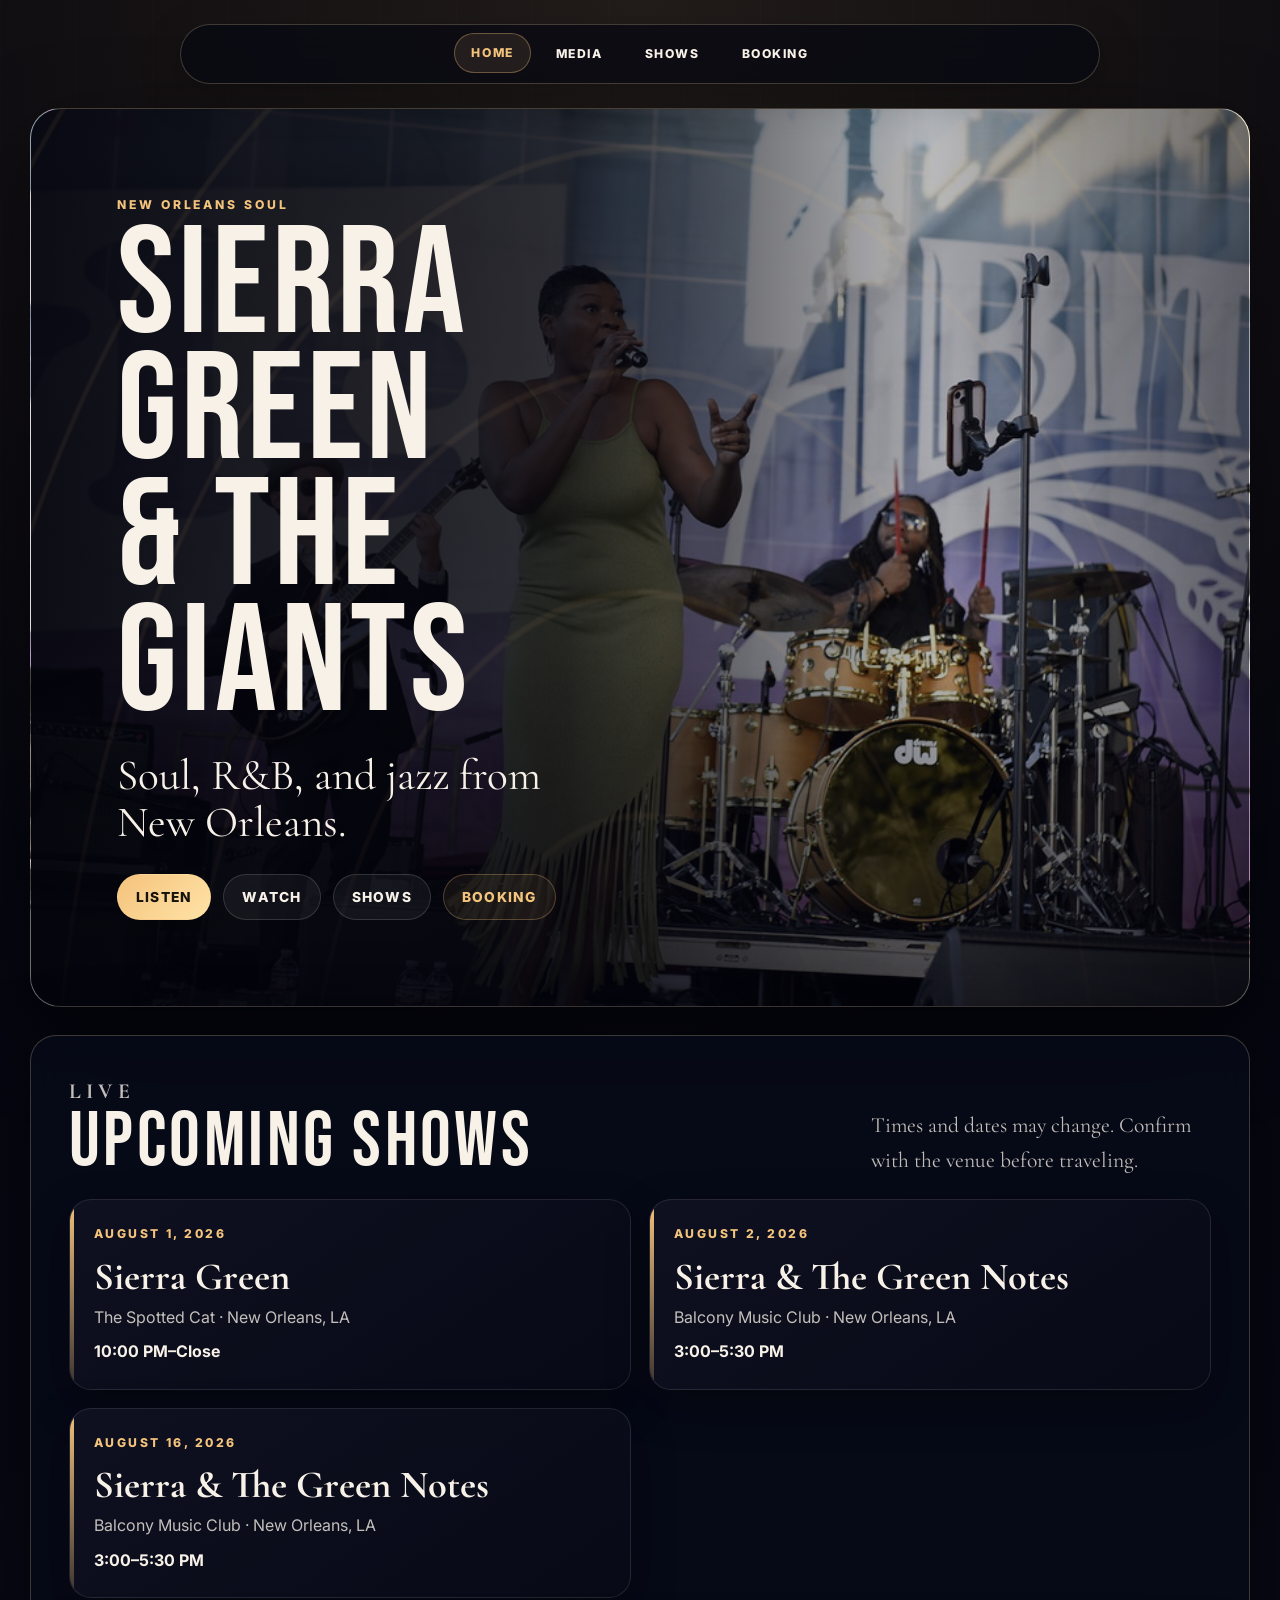
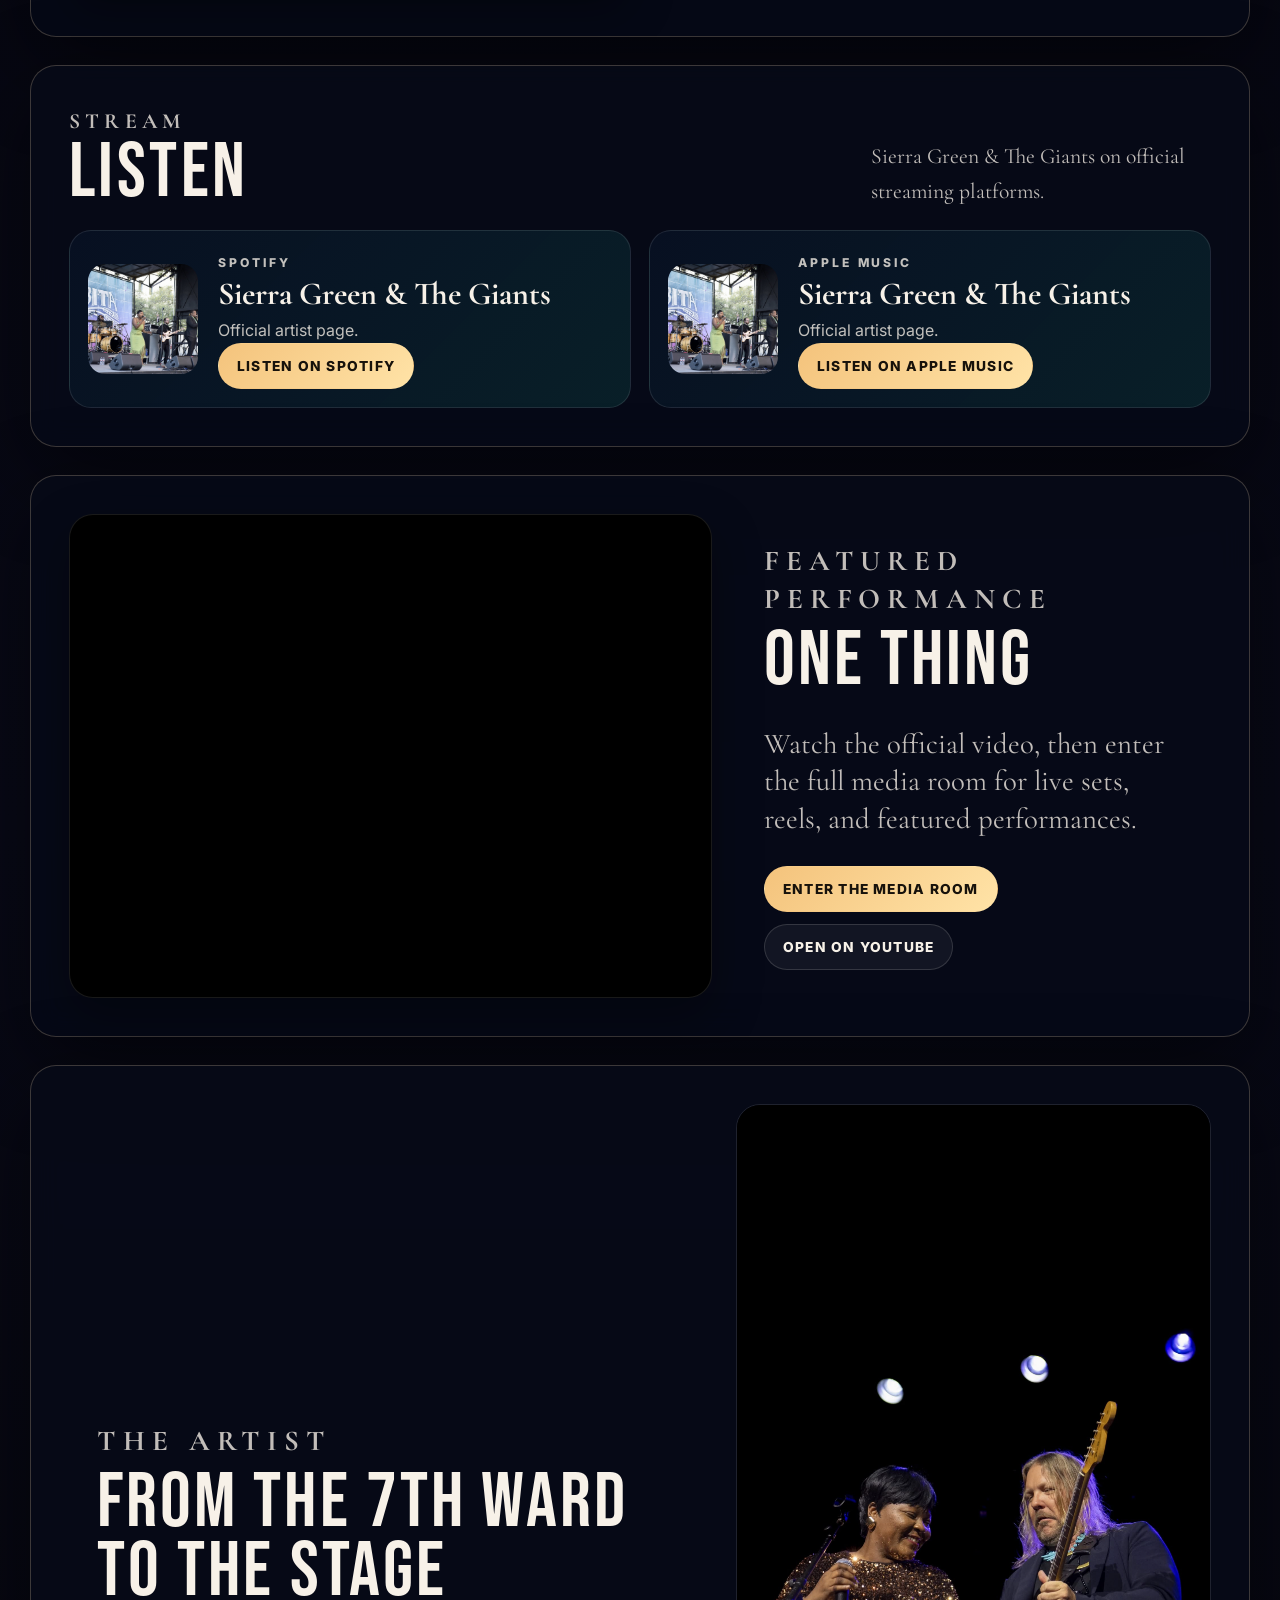
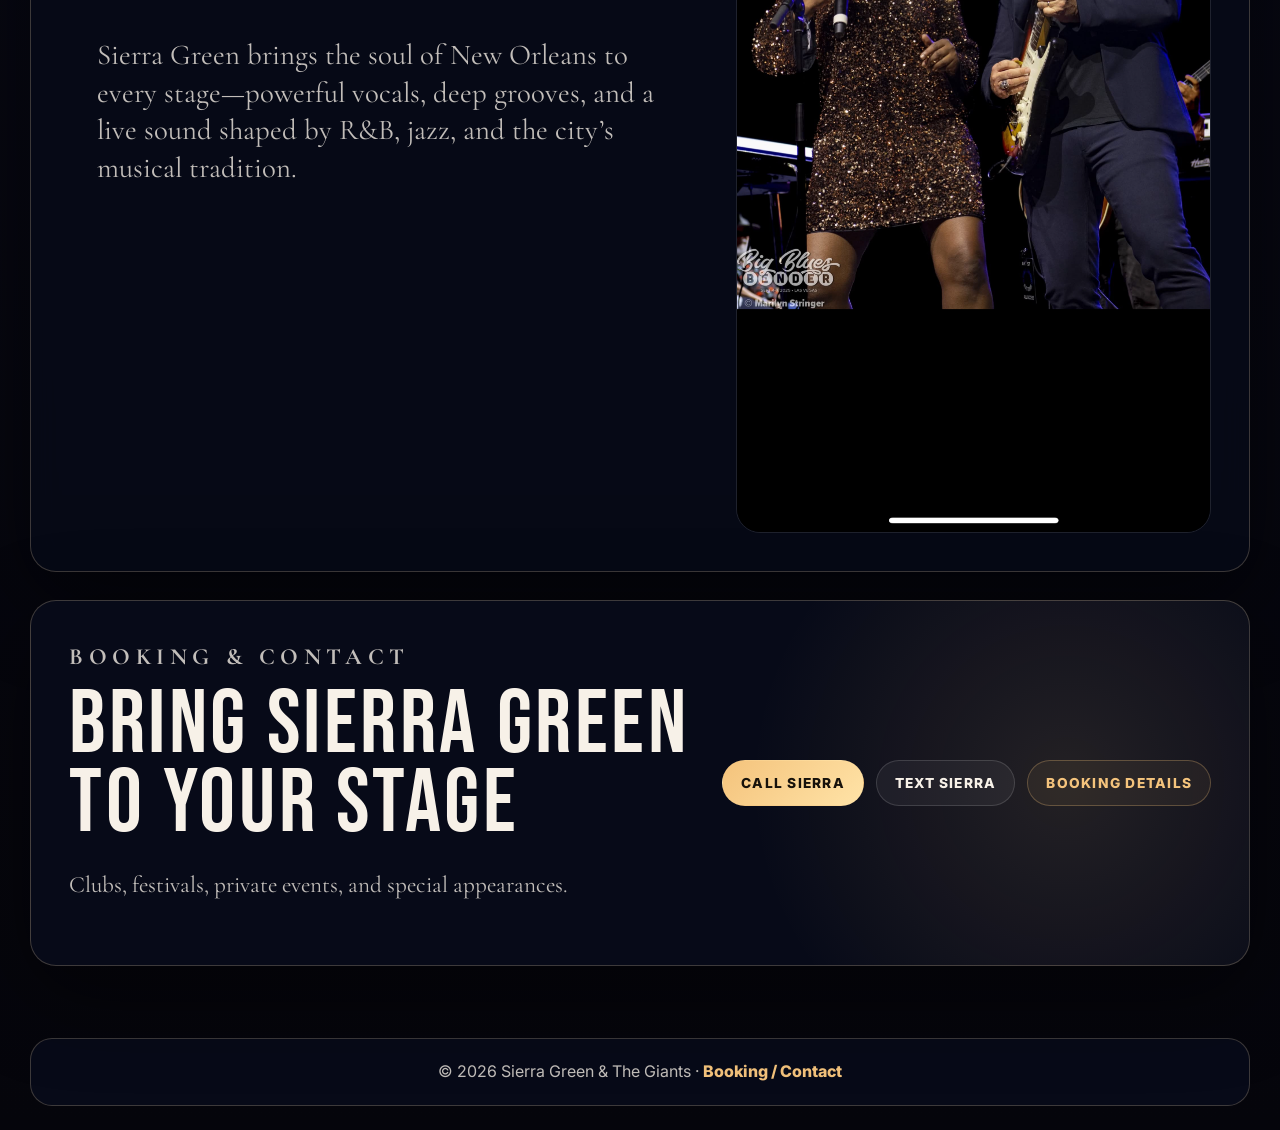
==== commit 6150b922: "Refresh homepage show calendar cache" ====
--- a/index.html
+++ b/index.html
@@ -124,7 +124,7 @@
     <p>&copy; 2026 Sierra Green &amp; The Giants · <a href="booking.html">Booking / Contact</a></p>
   </footer>
 
-  <script src="shows-data.js?v=20260730"></script>
+  <script src="shows-data.js?v=20260730b"></script>
   <script src="home.js?v=20260730"></script>
 </body>
-</html>
+</html>
--- a/home.css
+++ b/home.css
@@ -28,7 +28,7 @@
 .featured-copy,.about-copy{display:flex;flex-direction:column;justify-content:center;padding:clamp(10px,3vw,28px)}
 .featured-copy h2,.about-copy h2{margin:0;font-family:'Bebas Neue',sans-serif;font-size:clamp(3rem,6vw,5rem);font-weight:400;letter-spacing:.04em;line-height:.9;text-transform:uppercase}
 .featured-copy p,.about-copy p{font-family:'Cormorant Garamond',serif;font-size:clamp(1.3rem,2.4vw,1.8rem);line-height:1.3;color:var(--muted)}
-.about-image{min-height:430px;overflow:hidden;border-radius:24px;border:1px solid rgba(255,255,255,.1)}
+.about-image{min-height:430px;margin:0;overflow:hidden;border-radius:24px;border:1px solid rgba(255,255,255,.1)}
 .about-image img{width:100%;height:100%;min-height:430px;object-fit:cover;display:block}
 .booking-cta{display:grid;grid-template-columns:1fr auto;gap:24px;align-items:center;background:radial-gradient(circle at 85% 50%,rgba(244,195,124,.12),transparent 30%),var(--panel-strong)}
 .booking-cta h2{margin:0;font-family:'Bebas Neue',sans-serif;font-size:clamp(3rem,7vw,5.6rem);font-weight:400;letter-spacing:.04em;line-height:.88;text-transform:uppercase}
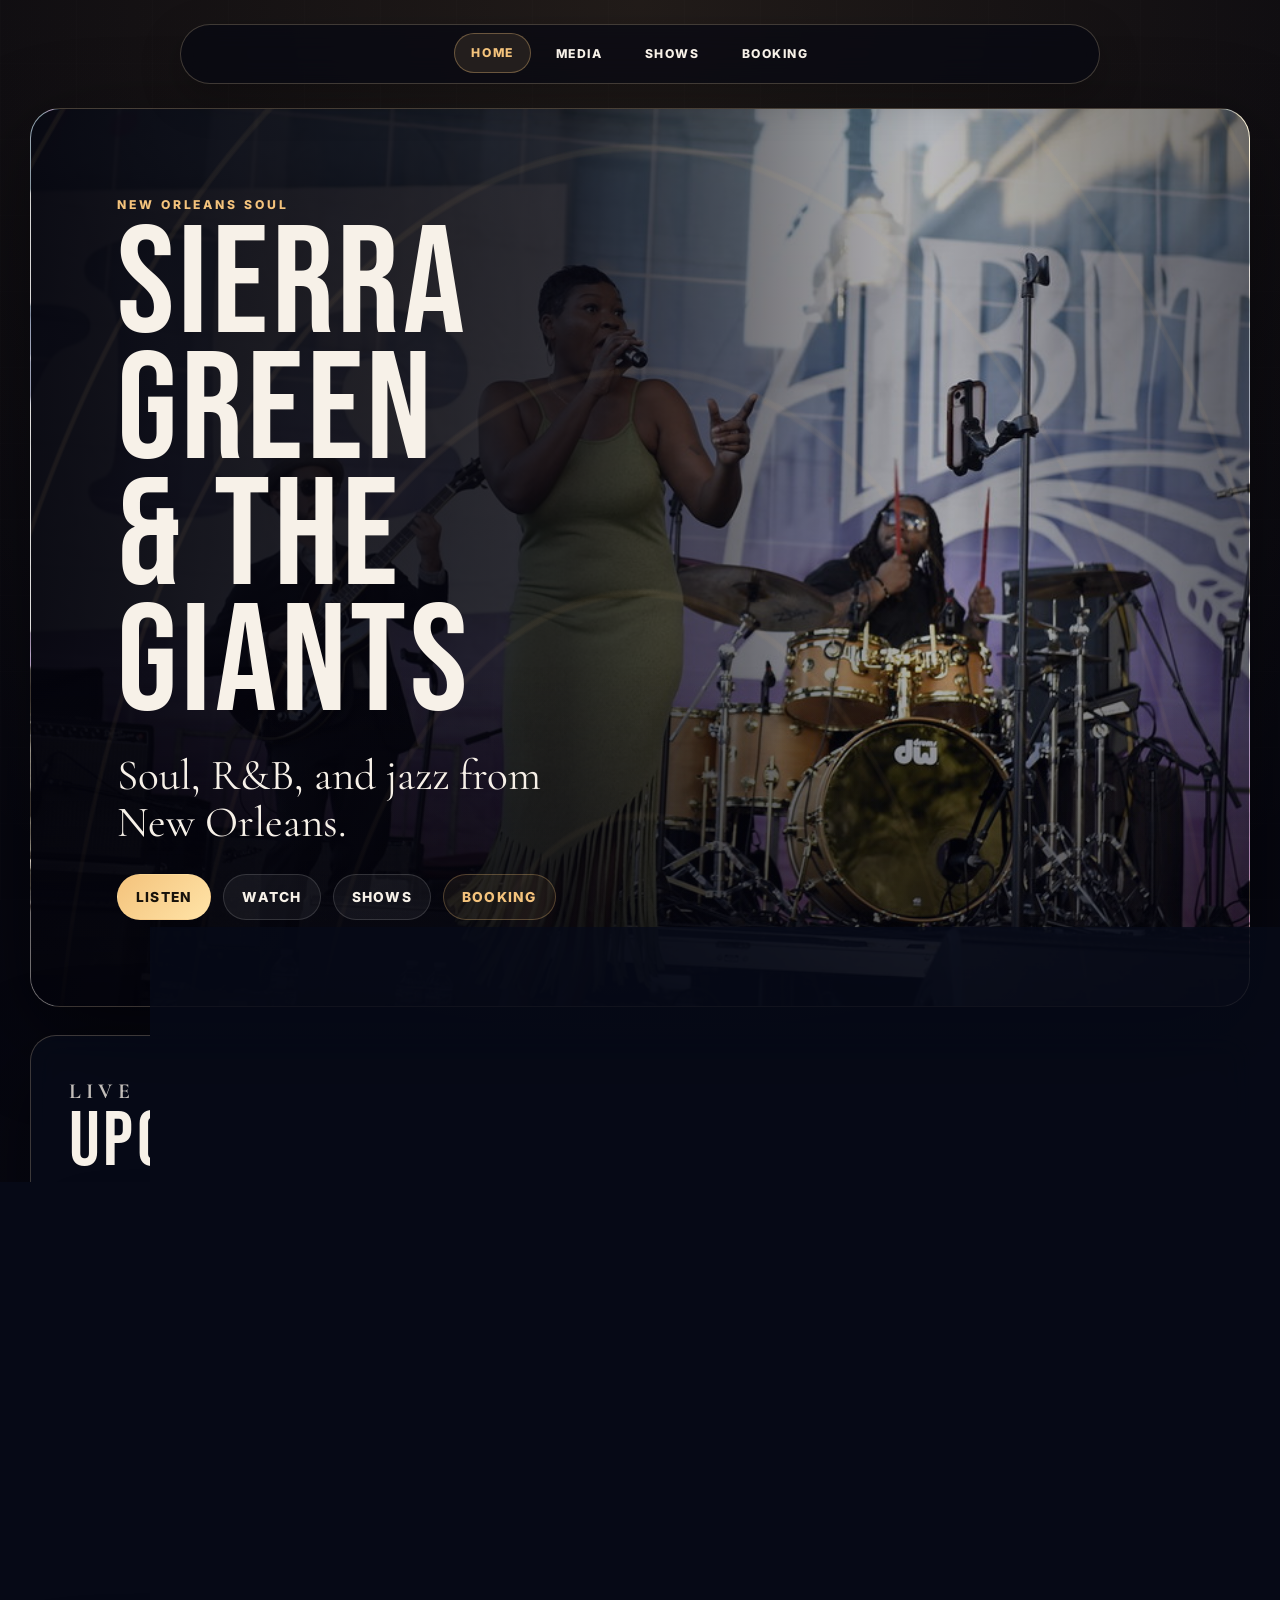
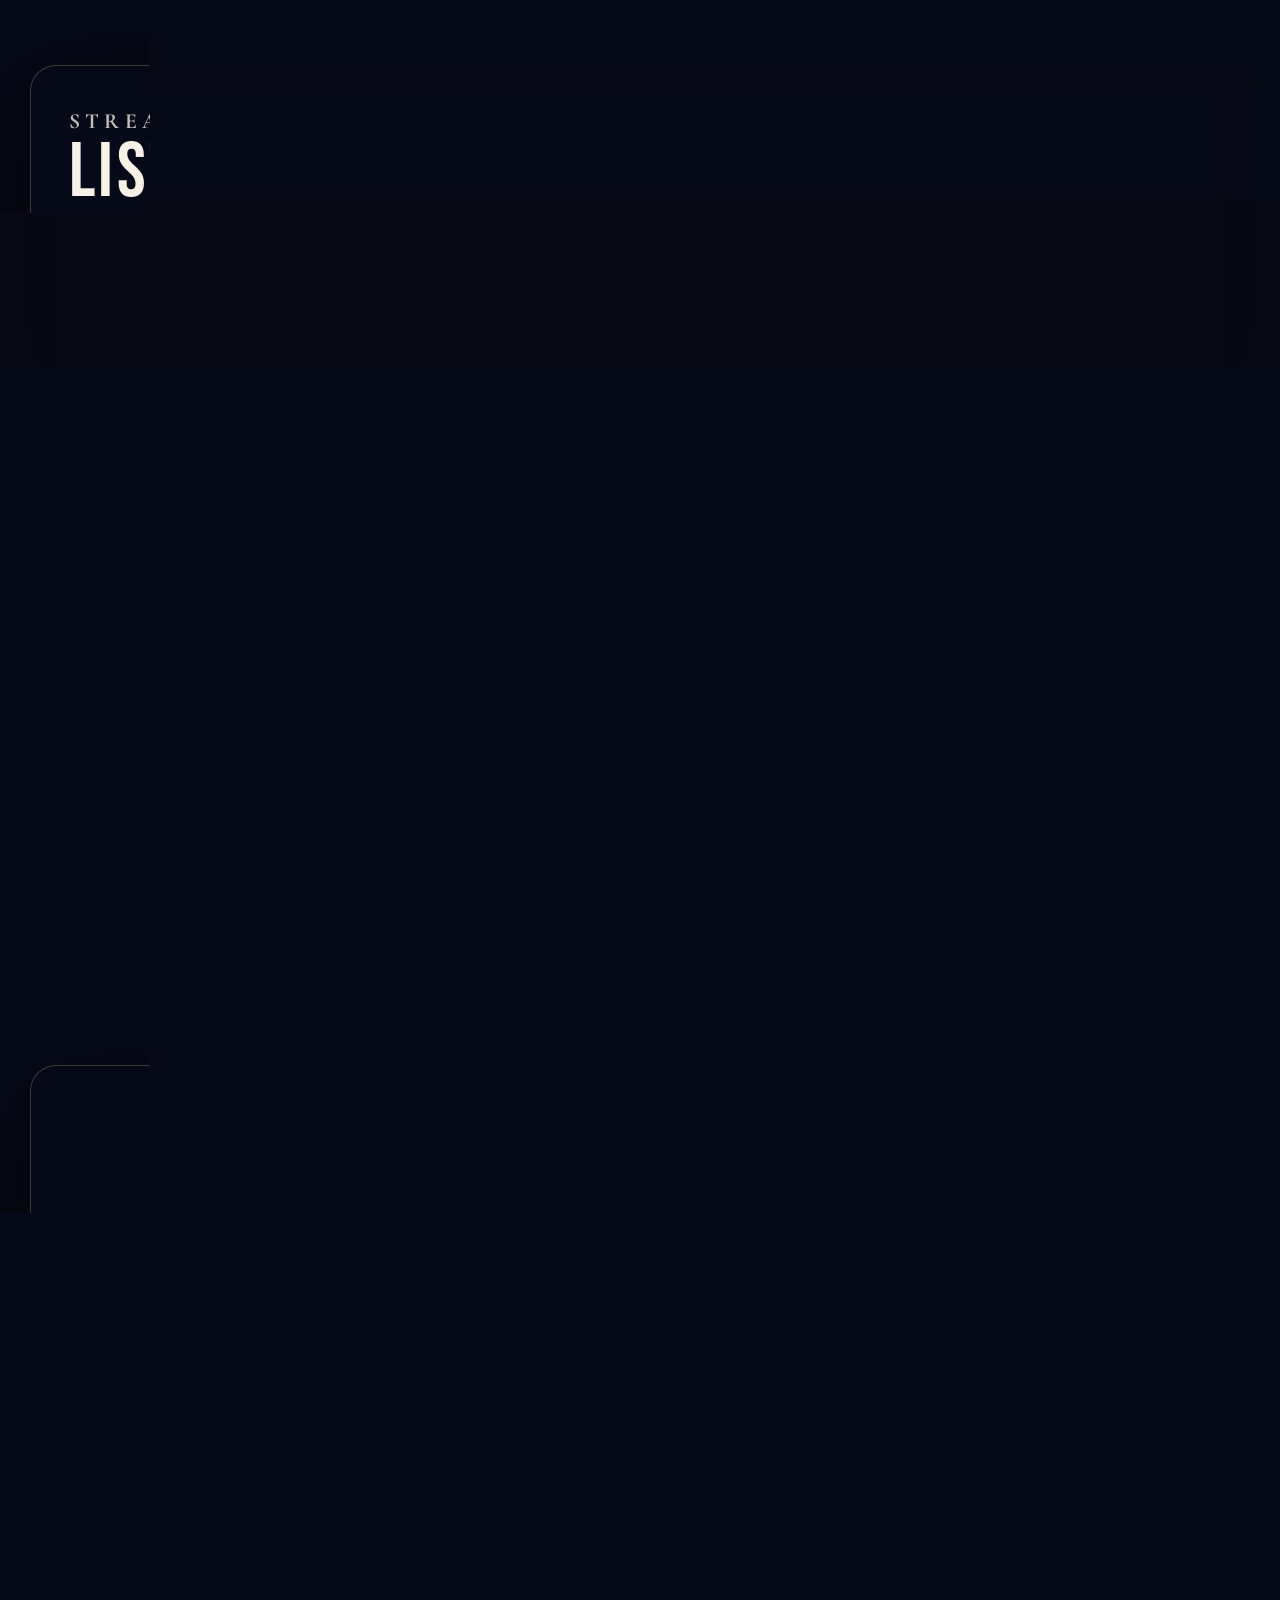
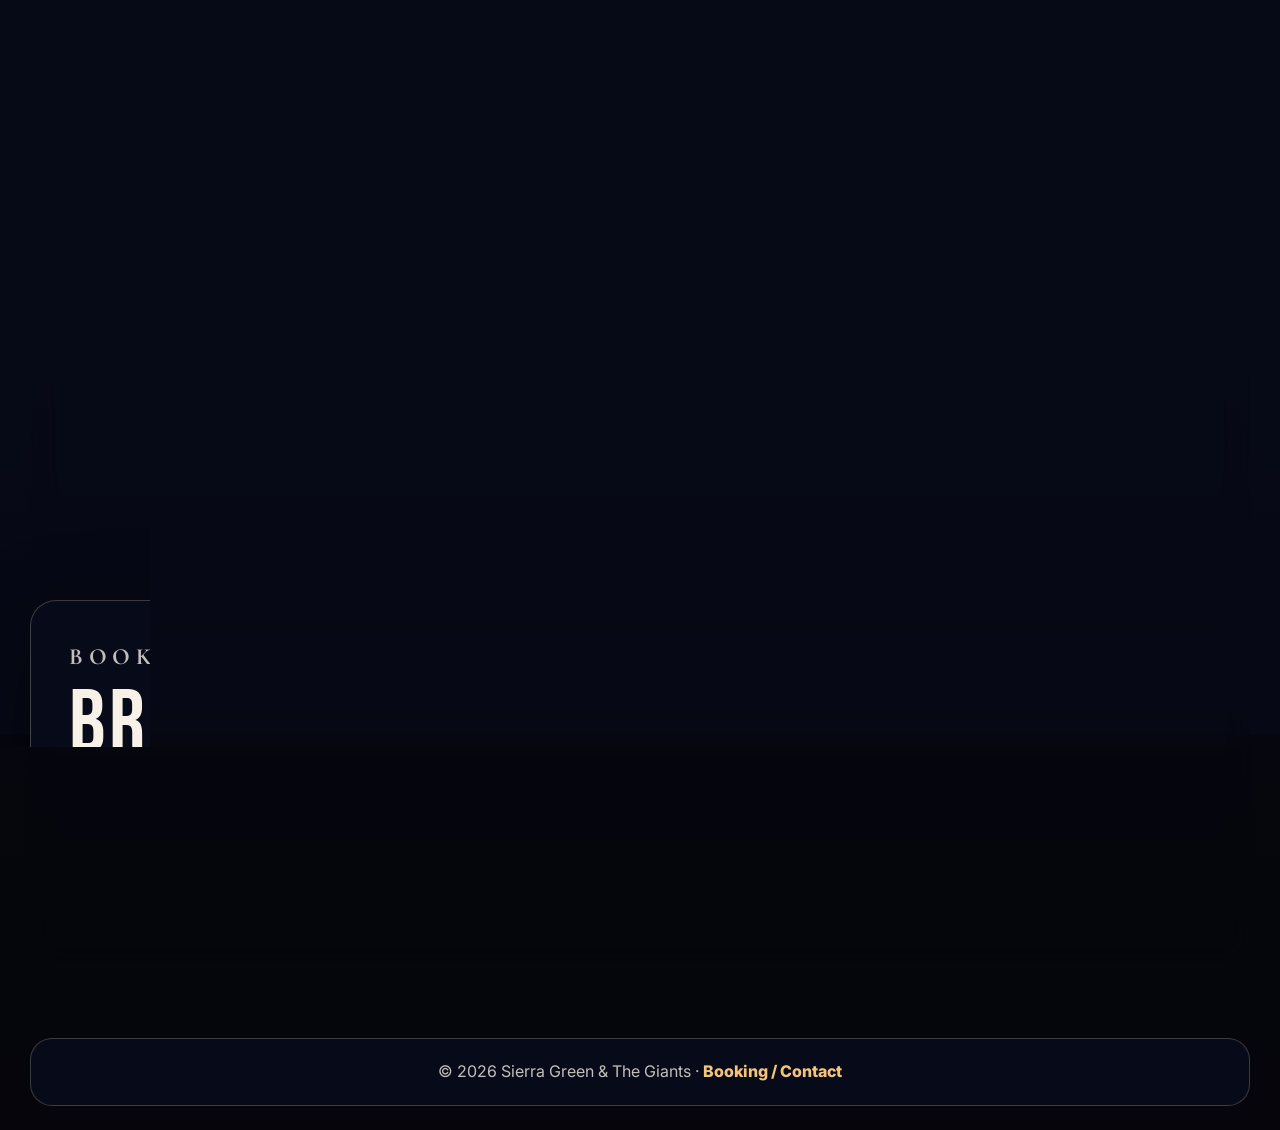
==== commit d964b2c4: "Read Sierra show edits from JSON with original shows-data.js fallback" ====
--- a/index.html
+++ b/index.html
@@ -45,6 +45,7 @@
           </div>
           <p>Times and dates may change. Confirm with the venue before traveling.</p>
         </div>
+        <p id="shows-announcement" hidden></p>
         <div class="show-grid" id="show-list" aria-live="polite"></div>
         <noscript><p>Please enable JavaScript to view the current show calendar.</p></noscript>
       </section>
@@ -125,6 +126,6 @@
   </footer>
 
   <script src="shows-data.js?v=20260730b"></script>
-  <script src="home.js?v=20260730"></script>
+  <script src="home.js?v=github-admin-20261030"></script>
 </body>
 </html>
